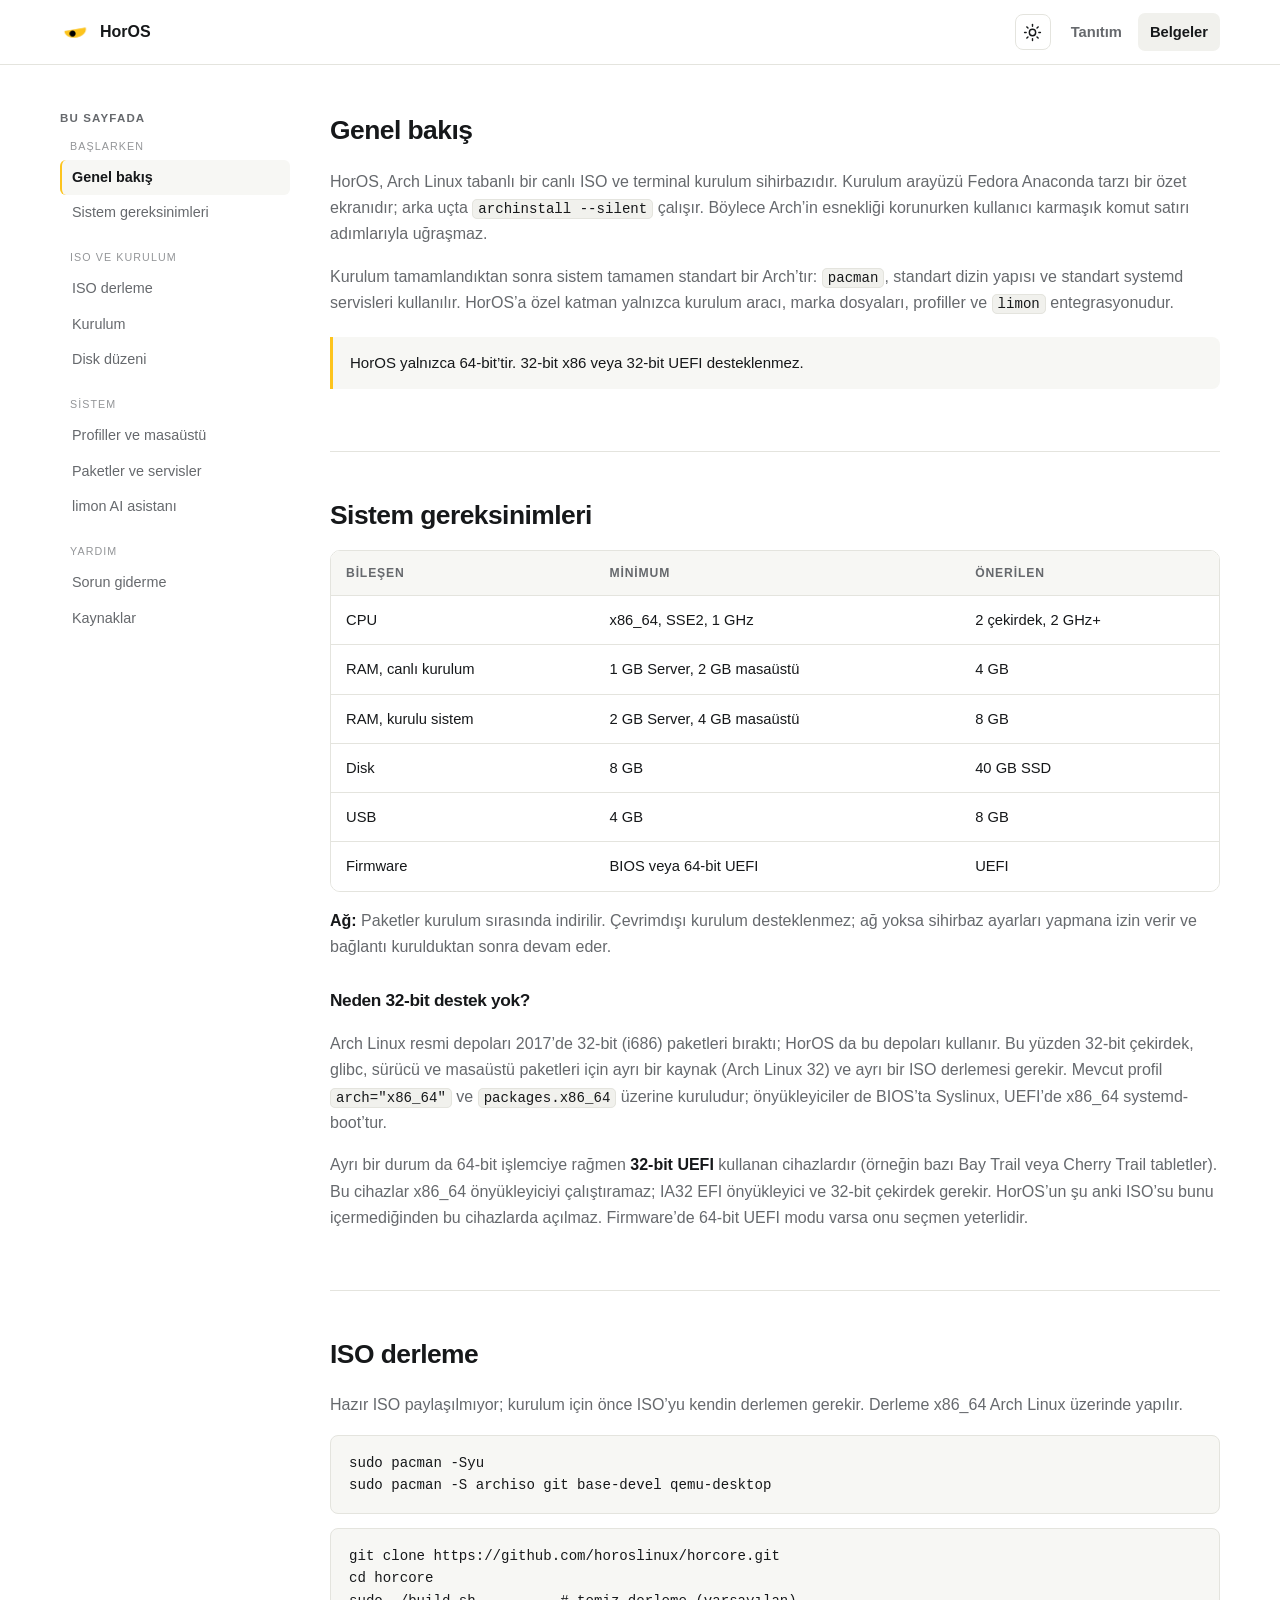
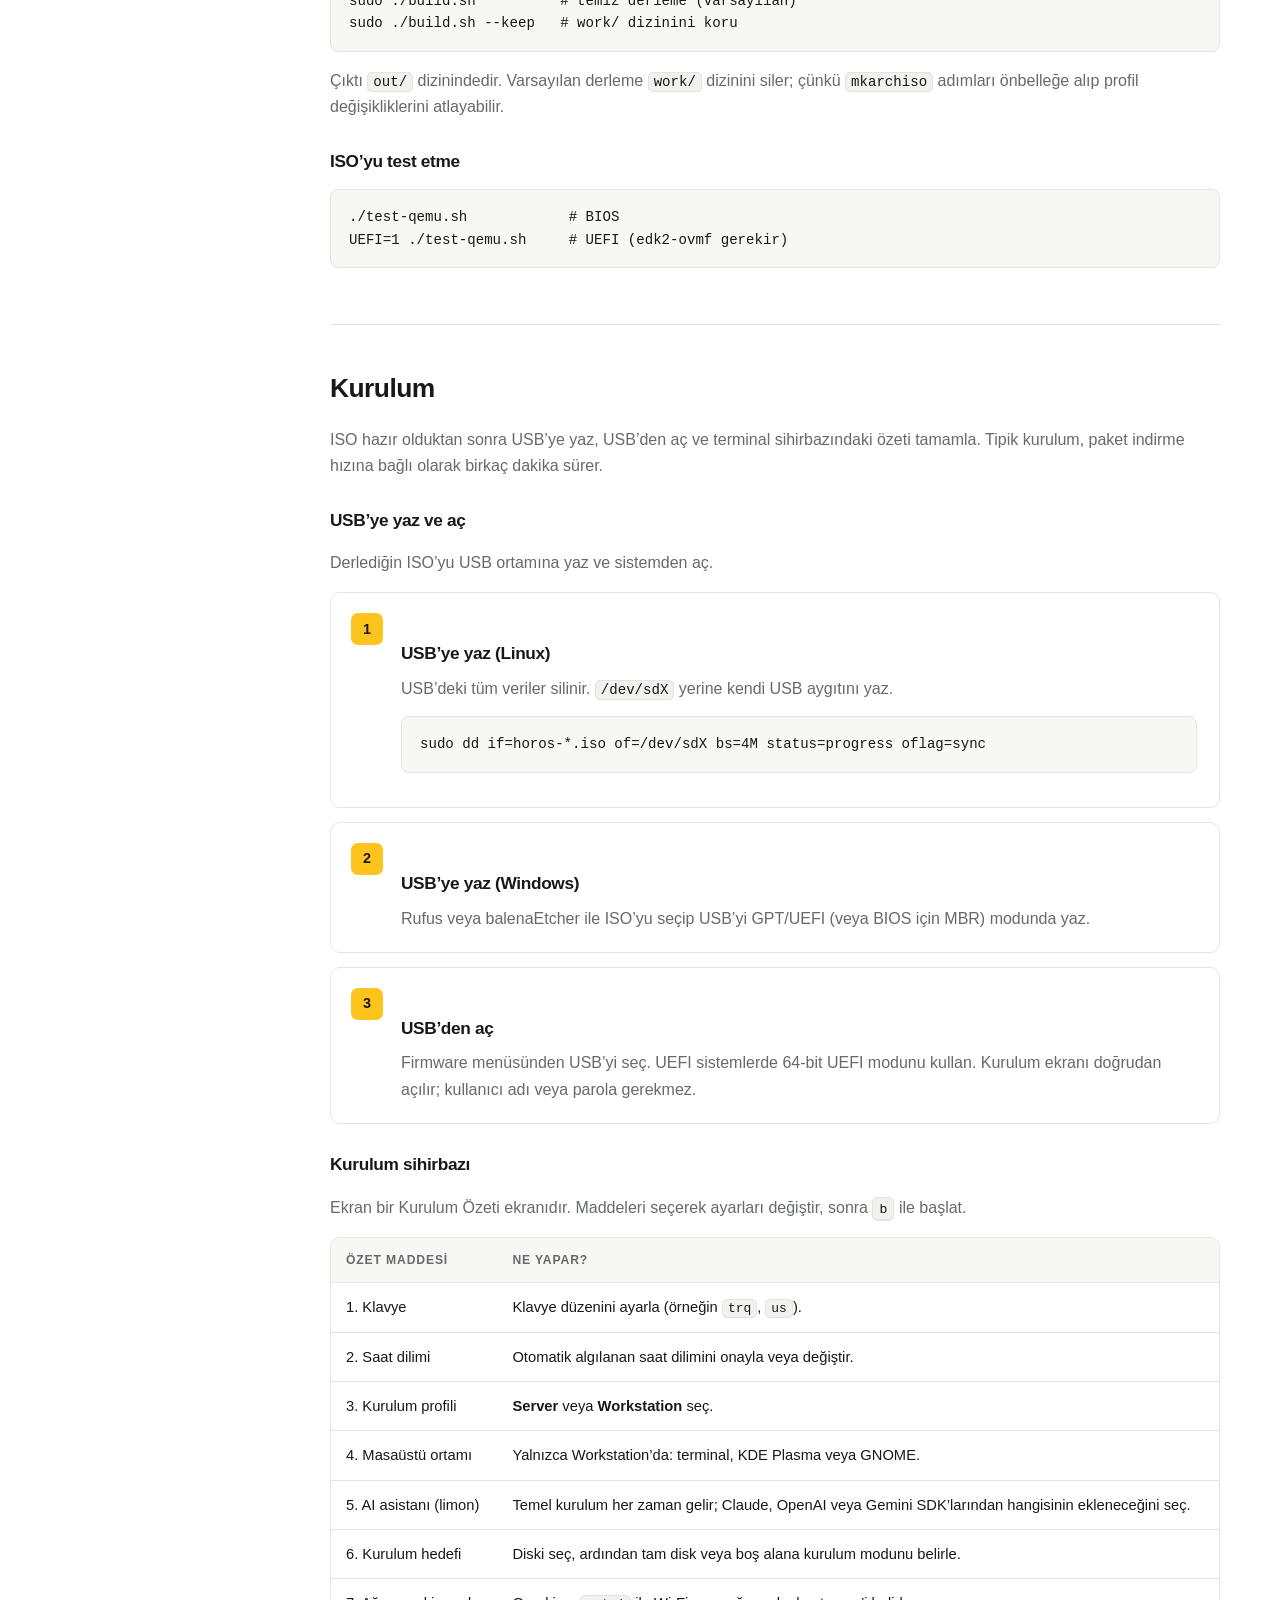
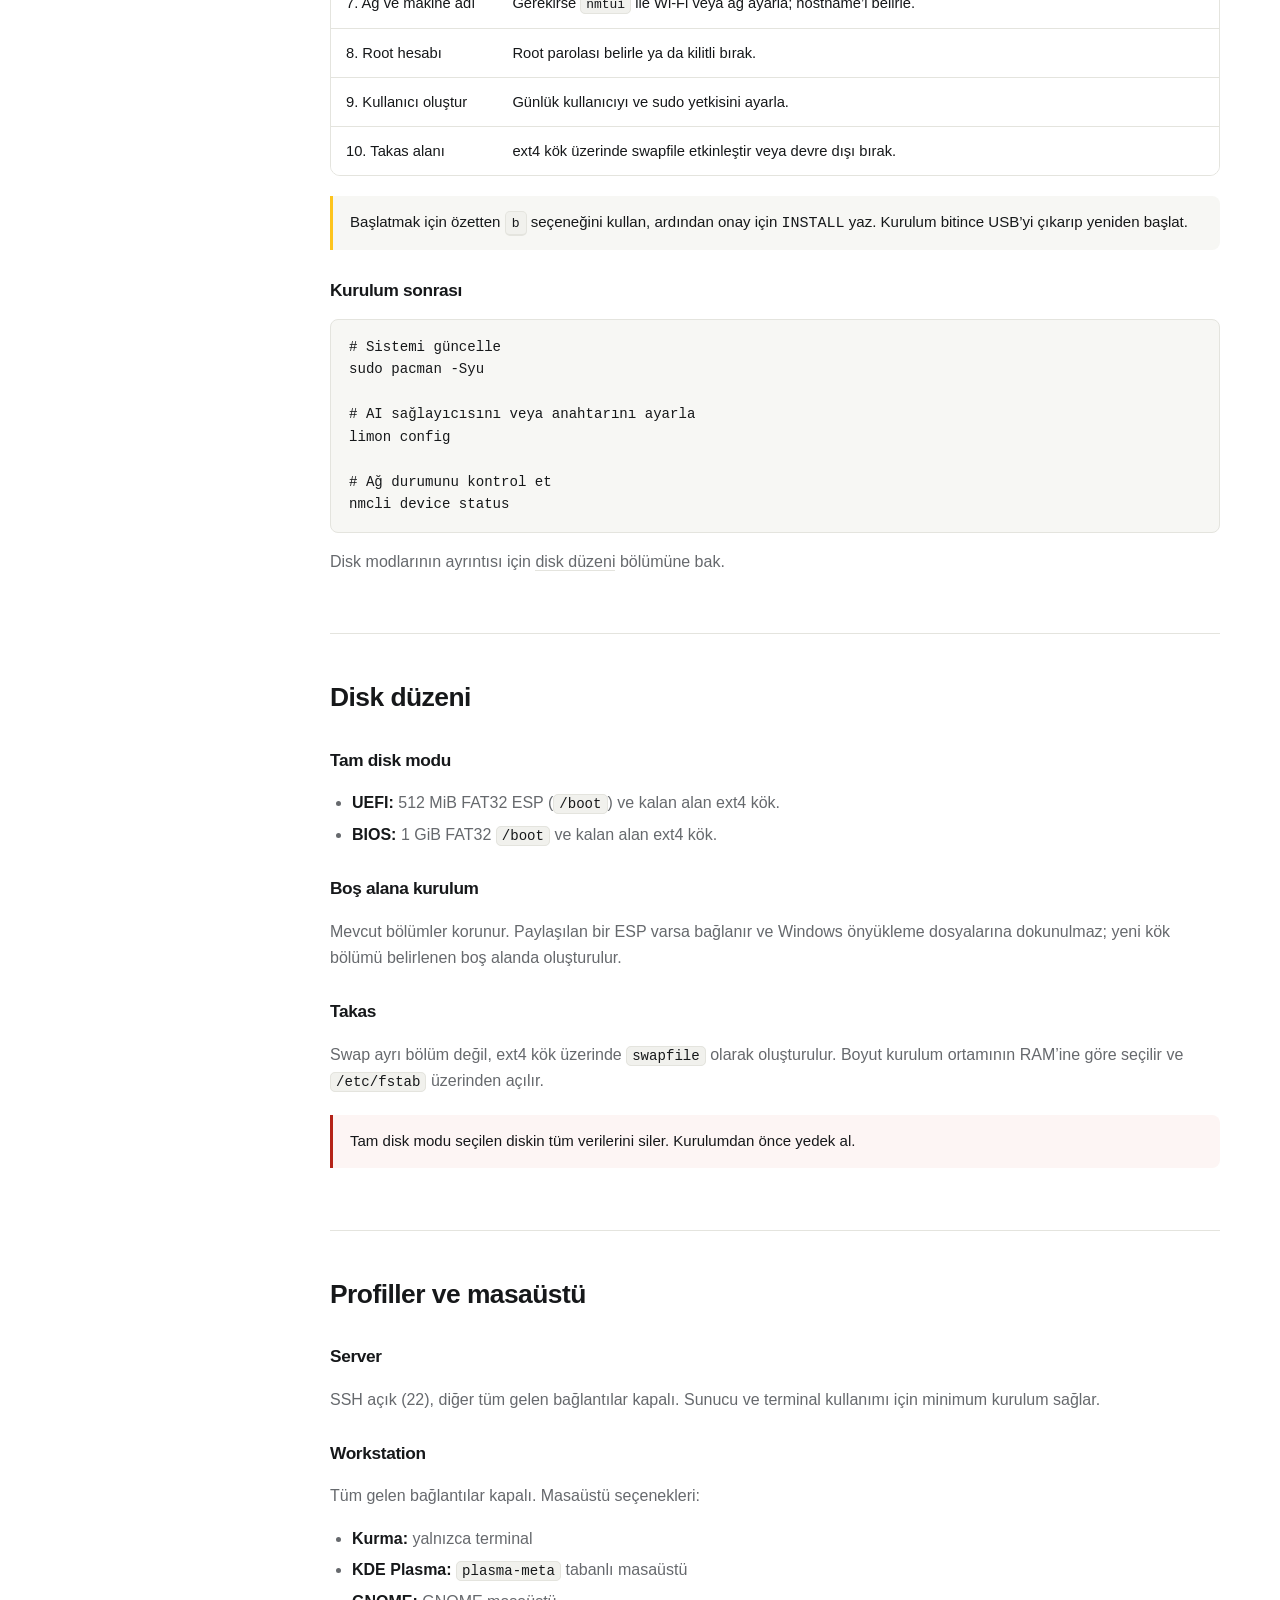
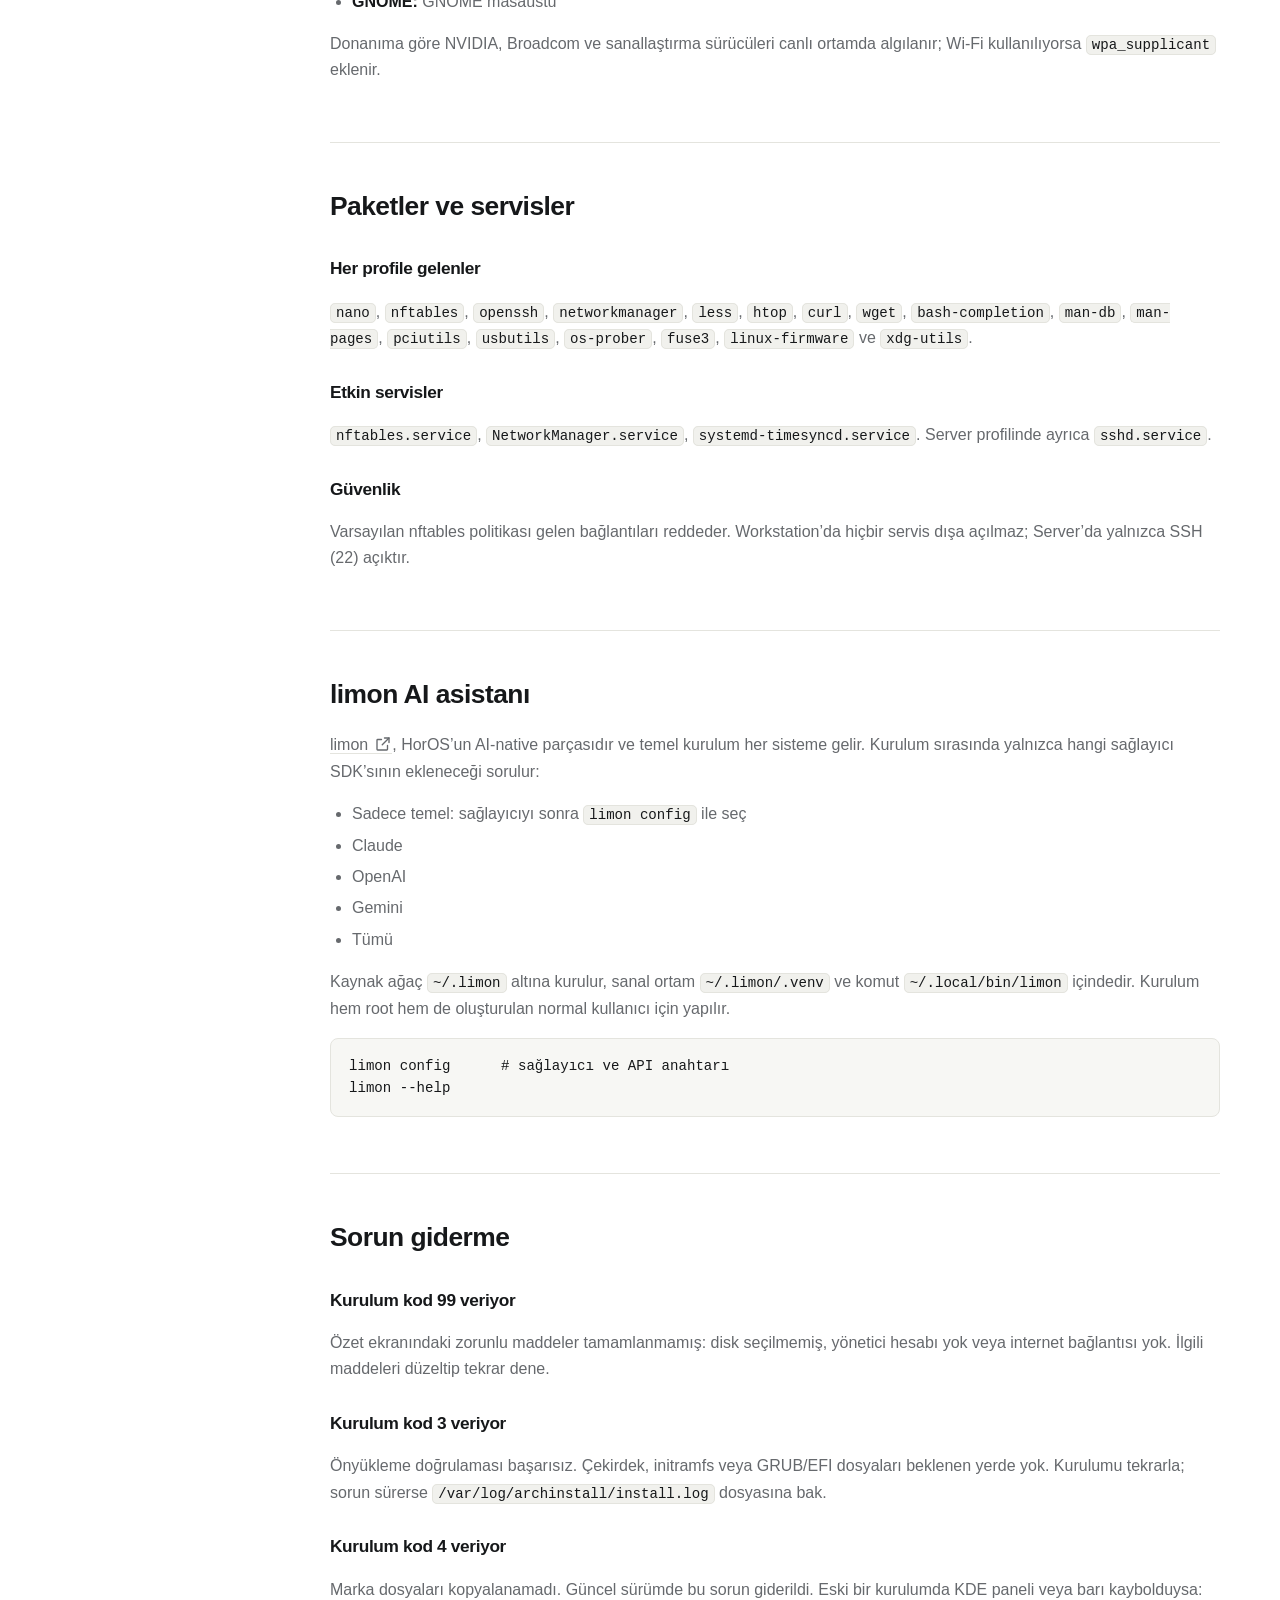
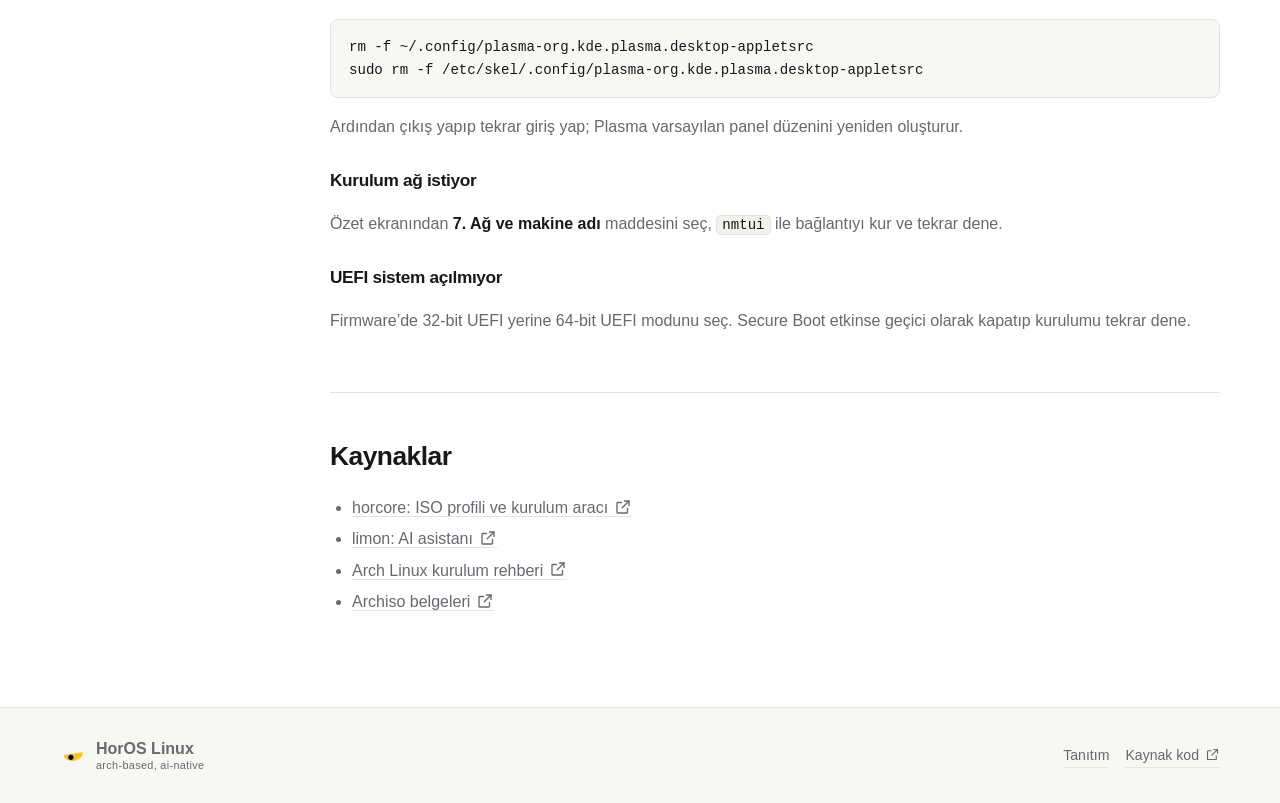
==== docs.html @ 88a6e807 "Add HorOS GitHub Pages site with docs and responsive TOC" ====
<!doctype html>
<html lang="tr">
<head>
  <meta charset="utf-8">
  <meta name="viewport" content="width=device-width, initial-scale=1">
  <title>Belgeler: HorOS Linux</title>
  <meta name="description" content="HorOS Linux belgeleri: ISO derleme, kurulum, disk düzeni, profiller, paketler, limon AI asistanı ve sorun giderme.">
  <meta name="theme-color" content="#ffffff">
  <link rel="icon" type="image/png" href="assets/img/icon.png">
  <script>
    (function () {
      try {
        var saved = localStorage.getItem("horos-theme");
        var theme = saved === "dark" || saved === "light"
          ? saved
          : (window.matchMedia && matchMedia("(prefers-color-scheme: dark)").matches ? "dark" : "light");
        document.documentElement.dataset.theme = theme;
        var meta = document.querySelector('meta[name="theme-color"]');
        if (meta) meta.content = theme === "dark" ? "#111111" : "#ffffff";
      } catch (error) {
        document.documentElement.dataset.theme = "light";
      }
    })();
  </script>
  <link rel="stylesheet" href="assets/css/style.css">
  <script src="assets/js/icons.js" defer></script>
  <script src="assets/js/main.js" defer></script>
</head>
<body>

<header class="site-header">
  <div class="container header-inner">
    <a class="brand" href="index.html" aria-label="HorOS ana sayfa">
      <img src="assets/img/logo.png" alt="HorOS logosu">
      <span>HorOS</span>
    </a>
    <div class="header-actions">
      <button class="icon-btn theme-btn" type="button" aria-label="Karanlık temaya geç" title="Karanlık temaya geç">
        <span class="theme-icon theme-icon-sun" data-icon="sun"></span>
        <span class="theme-icon theme-icon-moon" data-icon="moon"></span>
      </button>
      <button class="icon-btn menu-btn" type="button" aria-label="Menüyü aç" aria-expanded="false">
        <span data-icon="menu"></span>
      </button>
      <nav class="nav" aria-label="Ana menü">
        <a href="index.html" data-page="index.html">Tanıtım</a>
        <a href="docs.html" data-page="docs.html">Belgeler</a>
      </nav>
    </div>
  </div>
</header>

<main>
  <div class="container docs-wrap">
    <div class="docs-toc-mobile">
      <button class="toc-toggle" type="button" aria-expanded="false" aria-controls="docs-toc">
        <span class="toc-title">Bu sayfada</span>
        <span class="toc-current" data-toc-current>Genel bakış</span>
        <span class="toc-chevron" data-icon="chevron-down"></span>
      </button>
      <aside class="docs-sidebar" id="docs-toc" aria-label="Belge içeriği">
        <h4>Bu sayfada</h4>

        <p class="group">Başlarken</p>
        <a href="#genel-bakis">Genel bakış</a>
        <a href="#gereksinimler">Sistem gereksinimleri</a>

        <p class="group">ISO ve kurulum</p>
        <a href="#iso-derleme">ISO derleme</a>
        <a href="#kurulum">Kurulum</a>
        <a href="#disk-duzeni">Disk düzeni</a>

        <p class="group">Sistem</p>
        <a href="#profil-ve-masaustu">Profiller ve masaüstü</a>
        <a href="#paketler-ve-servisler">Paketler ve servisler</a>
        <a href="#limon">limon AI asistanı</a>

        <p class="group">Yardım</p>
        <a href="#sorun-giderme">Sorun giderme</a>
        <a href="#kaynaklar">Kaynaklar</a>
      </aside>
    </div>

    <article class="doc-article">
      <section id="genel-bakis">
        <h2>Genel bakış</h2>
        <p>
          HorOS, Arch Linux tabanlı bir canlı ISO ve terminal kurulum sihirbazıdır. Kurulum arayüzü Fedora Anaconda tarzı bir
          özet ekranıdır; arka uçta <code>archinstall --silent</code> çalışır. Böylece Arch’in esnekliği korunurken kullanıcı
          karmaşık komut satırı adımlarıyla uğraşmaz.
        </p>
        <p>
          Kurulum tamamlandıktan sonra sistem tamamen standart bir Arch’tır: <code>pacman</code>, standart dizin yapısı ve
          standart systemd servisleri kullanılır. HorOS’a özel katman yalnızca kurulum aracı, marka dosyaları, profiller ve
          <code>limon</code> entegrasyonudur.
        </p>
        <div class="note">
          HorOS yalnızca 64-bit’tir. 32-bit x86 veya 32-bit UEFI desteklenmez.
        </div>
      </section>

      <section id="gereksinimler">
        <h2>Sistem gereksinimleri</h2>
        <div class="table-wrap">
          <table>
            <thead><tr><th>Bileşen</th><th>Minimum</th><th>Önerilen</th></tr></thead>
            <tbody>
              <tr><td>CPU</td><td>x86_64, SSE2, 1 GHz</td><td>2 çekirdek, 2 GHz+</td></tr>
              <tr><td>RAM, canlı kurulum</td><td>1 GB Server, 2 GB masaüstü</td><td>4 GB</td></tr>
              <tr><td>RAM, kurulu sistem</td><td>2 GB Server, 4 GB masaüstü</td><td>8 GB</td></tr>
              <tr><td>Disk</td><td>8 GB</td><td>40 GB SSD</td></tr>
              <tr><td>USB</td><td>4 GB</td><td>8 GB</td></tr>
              <tr><td>Firmware</td><td>BIOS veya 64-bit UEFI</td><td>UEFI</td></tr>
            </tbody>
          </table>
        </div>
        <p><strong>Ağ:</strong> Paketler kurulum sırasında indirilir. Çevrimdışı kurulum desteklenmez; ağ yoksa sihirbaz ayarları yapmana izin verir ve bağlantı kurulduktan sonra devam eder.</p>

        <h3>Neden 32-bit destek yok?</h3>
        <p>
          Arch Linux resmi depoları 2017’de 32-bit (i686) paketleri bıraktı; HorOS da bu depoları kullanır. Bu yüzden
          32-bit çekirdek, glibc, sürücü ve masaüstü paketleri için ayrı bir kaynak (Arch Linux 32) ve ayrı bir ISO
          derlemesi gerekir. Mevcut profil <code>arch="x86_64"</code> ve <code>packages.x86_64</code> üzerine kuruludur;
          önyükleyiciler de BIOS’ta Syslinux, UEFI’de x86_64 systemd-boot’tur.
        </p>
        <p>
          Ayrı bir durum da 64-bit işlemciye rağmen <strong>32-bit UEFI</strong> kullanan cihazlardır (örneğin bazı
          Bay Trail veya Cherry Trail tabletler). Bu cihazlar x86_64 önyükleyiciyi çalıştıramaz; IA32 EFI önyükleyici ve
          32-bit çekirdek gerekir. HorOS’un şu anki ISO’su bunu içermediğinden bu cihazlarda açılmaz. Firmware’de
          64-bit UEFI modu varsa onu seçmen yeterlidir.
        </p>
      </section>

      <section id="iso-derleme">
        <h2>ISO derleme</h2>
        <p>Hazır ISO paylaşılmıyor; kurulum için önce ISO’yu kendin derlemen gerekir. Derleme x86_64 Arch Linux üzerinde yapılır.</p>
        <pre><code>sudo pacman -Syu
sudo pacman -S archiso git base-devel qemu-desktop</code></pre>
        <pre><code>git clone https://github.com/horoslinux/horcore.git
cd horcore
sudo ./build.sh          # temiz derleme (varsayılan)
sudo ./build.sh --keep   # work/ dizinini koru</code></pre>
        <p>Çıktı <code>out/</code> dizinindedir. Varsayılan derleme <code>work/</code> dizinini siler; çünkü <code>mkarchiso</code> adımları önbelleğe alıp profil değişikliklerini atlayabilir.</p>
        <h3>ISO’yu test etme</h3>
        <pre><code>./test-qemu.sh            # BIOS
UEFI=1 ./test-qemu.sh     # UEFI (edk2-ovmf gerekir)</code></pre>
      </section>

      <section id="kurulum">
        <h2>Kurulum</h2>
        <p>ISO hazır olduktan sonra USB’ye yaz, USB’den aç ve terminal sihirbazındaki özeti tamamla. Tipik kurulum, paket indirme hızına bağlı olarak birkaç dakika sürer.</p>

        <h3>USB’ye yaz ve aç</h3>
        <p>Derlediğin ISO’yu USB ortamına yaz ve sistemden aç.</p>
        <div class="steps">
          <div class="step">
            <h3>USB’ye yaz (Linux)</h3>
            <p>USB’deki tüm veriler silinir. <code>/dev/sdX</code> yerine kendi USB aygıtını yaz.</p>
            <pre><code>sudo dd if=horos-*.iso of=/dev/sdX bs=4M status=progress oflag=sync</code></pre>
          </div>
          <div class="step">
            <h3>USB’ye yaz (Windows)</h3>
            <p>Rufus veya balenaEtcher ile ISO’yu seçip USB’yi GPT/UEFI (veya BIOS için MBR) modunda yaz.</p>
          </div>
          <div class="step">
            <h3>USB’den aç</h3>
            <p>Firmware menüsünden USB’yi seç. UEFI sistemlerde 64-bit UEFI modunu kullan. Kurulum ekranı doğrudan açılır; kullanıcı adı veya parola gerekmez.</p>
          </div>
        </div>

        <h3>Kurulum sihirbazı</h3>
        <p>Ekran bir Kurulum Özeti ekranıdır. Maddeleri seçerek ayarları değiştir, sonra <span class="kbd">b</span> ile başlat.</p>
        <div class="table-wrap">
          <table>
            <thead><tr><th>Özet maddesi</th><th>Ne yapar?</th></tr></thead>
            <tbody>
              <tr><td>1. Klavye</td><td>Klavye düzenini ayarla (örneğin <code>trq</code>, <code>us</code>).</td></tr>
              <tr><td>2. Saat dilimi</td><td>Otomatik algılanan saat dilimini onayla veya değiştir.</td></tr>
              <tr><td>3. Kurulum profili</td><td><strong>Server</strong> veya <strong>Workstation</strong> seç.</td></tr>
              <tr><td>4. Masaüstü ortamı</td><td>Yalnızca Workstation’da: terminal, KDE Plasma veya GNOME.</td></tr>
              <tr><td>5. AI asistanı (limon)</td><td>Temel kurulum her zaman gelir; Claude, OpenAI veya Gemini SDK’larından hangisinin ekleneceğini seç.</td></tr>
              <tr><td>6. Kurulum hedefi</td><td>Diski seç, ardından tam disk veya boş alana kurulum modunu belirle.</td></tr>
              <tr><td>7. Ağ ve makine adı</td><td>Gerekirse <code>nmtui</code> ile Wi-Fi veya ağ ayarla; hostname’i belirle.</td></tr>
              <tr><td>8. Root hesabı</td><td>Root parolası belirle ya da kilitli bırak.</td></tr>
              <tr><td>9. Kullanıcı oluştur</td><td>Günlük kullanıcıyı ve sudo yetkisini ayarla.</td></tr>
              <tr><td>10. Takas alanı</td><td>ext4 kök üzerinde swapfile etkinleştir veya devre dışı bırak.</td></tr>
            </tbody>
          </table>
        </div>
        <div class="note">
          Başlatmak için özetten <span class="kbd">b</span> seçeneğini kullan, ardından onay için <code>INSTALL</code> yaz. Kurulum bitince USB’yi çıkarıp yeniden başlat.
        </div>

        <h3>Kurulum sonrası</h3>
        <pre><code># Sistemi güncelle
sudo pacman -Syu

# AI sağlayıcısını veya anahtarını ayarla
limon config

# Ağ durumunu kontrol et
nmcli device status</code></pre>
        <p>Disk modlarının ayrıntısı için <a href="#disk-duzeni">disk düzeni</a> bölümüne bak.</p>
      </section>

      <section id="disk-duzeni">
        <h2>Disk düzeni</h2>
        <h3>Tam disk modu</h3>
        <ul>
          <li><strong>UEFI:</strong> 512 MiB FAT32 ESP (<code>/boot</code>) ve kalan alan ext4 kök.</li>
          <li><strong>BIOS:</strong> 1 GiB FAT32 <code>/boot</code> ve kalan alan ext4 kök.</li>
        </ul>
        <h3>Boş alana kurulum</h3>
        <p>Mevcut bölümler korunur. Paylaşılan bir ESP varsa bağlanır ve Windows önyükleme dosyalarına dokunulmaz; yeni kök bölümü belirlenen boş alanda oluşturulur.</p>
        <h3>Takas</h3>
        <p>Swap ayrı bölüm değil, ext4 kök üzerinde <code>swapfile</code> olarak oluşturulur. Boyut kurulum ortamının RAM’ine göre seçilir ve <code>/etc/fstab</code> üzerinden açılır.</p>
        <div class="note danger">Tam disk modu seçilen diskin tüm verilerini siler. Kurulumdan önce yedek al.</div>
      </section>

      <section id="profil-ve-masaustu">
        <h2>Profiller ve masaüstü</h2>
        <h3 id="server">Server</h3>
        <p>SSH açık (22), diğer tüm gelen bağlantılar kapalı. Sunucu ve terminal kullanımı için minimum kurulum sağlar.</p>
        <h3 id="workstation">Workstation</h3>
        <p>Tüm gelen bağlantılar kapalı. Masaüstü seçenekleri:</p>
        <ul>
          <li><strong>Kurma:</strong> yalnızca terminal</li>
          <li><strong>KDE Plasma:</strong> <code>plasma-meta</code> tabanlı masaüstü</li>
          <li><strong>GNOME:</strong> GNOME masaüstü</li>
        </ul>
        <p>Donanıma göre NVIDIA, Broadcom ve sanallaştırma sürücüleri canlı ortamda algılanır; Wi-Fi kullanılıyorsa <code>wpa_supplicant</code> eklenir.</p>
      </section>

      <section id="paketler-ve-servisler">
        <h2>Paketler ve servisler</h2>
        <h3>Her profile gelenler</h3>
        <p><code>nano</code>, <code>nftables</code>, <code>openssh</code>, <code>networkmanager</code>, <code>less</code>, <code>htop</code>, <code>curl</code>, <code>wget</code>, <code>bash-completion</code>, <code>man-db</code>, <code>man-pages</code>, <code>pciutils</code>, <code>usbutils</code>, <code>os-prober</code>, <code>fuse3</code>, <code>linux-firmware</code> ve <code>xdg-utils</code>.</p>
        <h3>Etkin servisler</h3>
        <p><code>nftables.service</code>, <code>NetworkManager.service</code>, <code>systemd-timesyncd.service</code>. Server profilinde ayrıca <code>sshd.service</code>.</p>
        <h3>Güvenlik</h3>
        <p>Varsayılan nftables politikası gelen bağlantıları reddeder. Workstation’da hiçbir servis dışa açılmaz; Server’da yalnızca SSH (22) açıktır.</p>
      </section>

      <section id="limon">
        <h2>limon AI asistanı</h2>
        <p>
          <a href="https://github.com/horoslinux/limon" target="_blank" rel="noopener">limon<span data-icon="external" class="link-icon"></span></a>, HorOS’un AI-native parçasıdır ve
          temel kurulum her sisteme gelir. Kurulum sırasında yalnızca hangi sağlayıcı SDK’sının ekleneceği sorulur:
        </p>
        <ul>
          <li>Sadece temel: sağlayıcıyı sonra <code>limon config</code> ile seç</li>
          <li>Claude</li>
          <li>OpenAI</li>
          <li>Gemini</li>
          <li>Tümü</li>
        </ul>
        <p>Kaynak ağaç <code>~/.limon</code> altına kurulur, sanal ortam <code>~/.limon/.venv</code> ve komut <code>~/.local/bin/limon</code> içindedir. Kurulum hem root hem de oluşturulan normal kullanıcı için yapılır.</p>
        <pre><code>limon config      # sağlayıcı ve API anahtarı
limon --help</code></pre>
      </section>

      <section id="sorun-giderme">
        <h2>Sorun giderme</h2>
        <h3>Kurulum kod 99 veriyor</h3>
        <p>Özet ekranındaki zorunlu maddeler tamamlanmamış: disk seçilmemiş, yönetici hesabı yok veya internet bağlantısı yok. İlgili maddeleri düzeltip tekrar dene.</p>
        <h3>Kurulum kod 3 veriyor</h3>
        <p>Önyükleme doğrulaması başarısız. Çekirdek, initramfs veya GRUB/EFI dosyaları beklenen yerde yok. Kurulumu tekrarla; sorun sürerse <code>/var/log/archinstall/install.log</code> dosyasına bak.</p>
        <h3>Kurulum kod 4 veriyor</h3>
        <p>Marka dosyaları kopyalanamadı. Güncel sürümde bu sorun giderildi. Eski bir kurulumda KDE paneli veya barı kaybolduysa:</p>
        <pre><code>rm -f ~/.config/plasma-org.kde.plasma.desktop-appletsrc
sudo rm -f /etc/skel/.config/plasma-org.kde.plasma.desktop-appletsrc</code></pre>
        <p>Ardından çıkış yapıp tekrar giriş yap; Plasma varsayılan panel düzenini yeniden oluşturur.</p>
        <h3>Kurulum ağ istiyor</h3>
        <p>Özet ekranından <strong>7. Ağ ve makine adı</strong> maddesini seç, <code>nmtui</code> ile bağlantıyı kur ve tekrar dene.</p>
        <h3>UEFI sistem açılmıyor</h3>
        <p>Firmware’de 32-bit UEFI yerine 64-bit UEFI modunu seç. Secure Boot etkinse geçici olarak kapatıp kurulumu tekrar dene.</p>
      </section>

      <section id="kaynaklar">
        <h2>Kaynaklar</h2>
        <ul>
          <li><a href="https://github.com/horoslinux/horcore" target="_blank" rel="noopener">horcore: ISO profili ve kurulum aracı<span data-icon="external" class="link-icon"></span></a></li>
          <li><a href="https://github.com/horoslinux/limon" target="_blank" rel="noopener">limon: AI asistanı<span data-icon="external" class="link-icon"></span></a></li>
          <li><a href="https://wiki.archlinux.org/title/Arch_install" target="_blank" rel="noopener">Arch Linux kurulum rehberi<span data-icon="external" class="link-icon"></span></a></li>
          <li><a href="https://wiki.archlinux.org/title/Archiso" target="_blank" rel="noopener">Archiso belgeleri<span data-icon="external" class="link-icon"></span></a></li>
        </ul>
      </section>
    </article>
  </div>
</main>

<footer class="site-footer">
  <div class="container footer-inner">
    <a class="brand" href="index.html">
      <img src="assets/img/logo.png" alt="">
      <span>HorOS Linux<small>arch-based, ai-native</small></span>
    </a>
    <div class="footer-links">
      <a href="index.html">Tanıtım</a>
      <a href="https://github.com/horoslinux/horcore" target="_blank" rel="noopener">Kaynak kod<span data-icon="external" class="link-icon"></span></a>
    </div>
  </div>
</footer>
</body>
</html>
---- assets/css/style.css ----
:root {
  --bg: #ffffff;
  --bg-soft: #f7f7f4;
  --panel: #ffffff;
  --panel-2: #f1f1ed;
  --border: #e4e4de;
  --text: #16181a;
  --muted: #66696d;
  --accent: #fdc41d;
  --accent-ink: #16181a;
  --danger: #b42318;
  --danger-bg: #fdf5f4;
  --ok: #067647;
  --ok-bg: #f3faf6;
  --header-bg: rgba(255, 255, 255, .94);
  --highlight: rgba(253, 196, 29, .85);
  --radius: 10px;
  --maxw: 1160px;
}

:root[data-theme="dark"] {
  --bg: #111111;
  --bg-soft: #191919;
  --panel: #1e1e1e;
  --panel-2: #272727;
  --border: #343434;
  --text: #f5f5f5;
  --muted: #aaa9a6;
  --accent: #fdc41d;
  --accent-ink: #16181a;
  --danger: #ff9b91;
  --danger-bg: rgba(180, 35, 24, .18);
  --ok: #7bd6a5;
  --ok-bg: rgba(6, 118, 71, .2);
  --header-bg: rgba(17, 17, 17, .94);
  --highlight: rgba(253, 196, 29, .38);
}

* { box-sizing: border-box; }

html { scroll-behavior: smooth; scroll-padding-top: 80px; }

/* ---------- Scrollbar ---------- */
html {
  scrollbar-width: thin;
  scrollbar-color: var(--border) transparent;
}
html::-webkit-scrollbar { width: 9px; height: 9px; }
html::-webkit-scrollbar-track { background: transparent; }
html::-webkit-scrollbar-thumb {
  background: var(--border);
  border: 2px solid var(--bg);
  border-radius: 99px;
}
html::-webkit-scrollbar-thumb:hover { background: var(--muted); }

.table-wrap, pre, .docs-sidebar {
  scrollbar-width: thin;
  scrollbar-color: var(--border) transparent;
}
.table-wrap::-webkit-scrollbar,
pre::-webkit-scrollbar,
.docs-sidebar::-webkit-scrollbar { width: 6px; height: 6px; }
.table-wrap::-webkit-scrollbar-track,
pre::-webkit-scrollbar-track,
.docs-sidebar::-webkit-scrollbar-track { background: transparent; }
.table-wrap::-webkit-scrollbar-thumb,
pre::-webkit-scrollbar-thumb,
.docs-sidebar::-webkit-scrollbar-thumb {
  background: var(--border);
  border-radius: 99px;
}
.table-wrap::-webkit-scrollbar-thumb:hover,
pre::-webkit-scrollbar-thumb:hover,
.docs-sidebar::-webkit-scrollbar-thumb:hover { background: var(--muted); }

body {
  margin: 0;
  background: var(--bg);
  color: var(--text);
  font-family: -apple-system, BlinkMacSystemFont, "Segoe UI", Roboto, Helvetica, Arial, sans-serif;
  font-size: 16px;
  line-height: 1.65;
  -webkit-font-smoothing: antialiased;
}

a { color: inherit; text-decoration: none; border-bottom: 1px solid var(--border); }
a:hover { border-bottom-color: var(--accent); }

h1, h2, h3, h4 { letter-spacing: -.02em; }

img { max-width: 100%; display: block; }

/* ---------- Icon system ---------- */
.icon {
  display: inline-block;
  width: 18px;
  height: 18px;
  vertical-align: -.18em;
  flex: 0 0 auto;
  fill: none;
  stroke: currentColor;
  stroke-width: 1.8;
  stroke-linecap: round;
  stroke-linejoin: round;
}
.link-icon { margin-left: 6px; }
.btn .icon, .nav .icon { width: 17px; height: 17px; }
.icon-btn .icon { width: 19px; height: 19px; vertical-align: middle; }
.card-icon .icon { width: 22px; height: 22px; }

.container { width: min(100% - 40px, var(--maxw)); margin-inline: auto; }

/* ---------- Header ---------- */
.site-header {
  position: sticky;
  top: 0;
  z-index: 50;
  background: var(--header-bg);
  backdrop-filter: blur(10px);
  border-bottom: 1px solid var(--border);
}

.header-inner {
  height: 64px;
  display: flex;
  align-items: center;
  justify-content: space-between;
  gap: 20px;
}

.header-actions { display: flex; align-items: center; gap: 8px; }

.brand {
  display: flex;
  align-items: center;
  gap: 10px;
  border: 0;
  font-weight: 750;
}
.brand:hover { border: 0; }
.brand img { width: 30px; height: 30px; }
.brand span { font-size: 1rem; line-height: 1.15; }
.brand small {
  display: block;
  color: var(--muted);
  font-size: .68rem;
  font-weight: 500;
  letter-spacing: .03em;
}

.icon-btn {
  display: inline-flex;
  align-items: center;
  justify-content: center;
  width: 36px;
  height: 36px;
  padding: 0;
  border: 1px solid var(--border);
  border-radius: 8px;
  background: transparent;
  color: var(--text);
  cursor: pointer;
  transition: background .15s ease, border-color .15s ease;
}
.icon-btn:hover { background: var(--panel-2); border-color: var(--muted); }

.theme-icon-moon { display: none; }
:root[data-theme="dark"] .theme-icon-sun { display: none; }
:root[data-theme="dark"] .theme-icon-moon { display: inline-block; }

.menu-btn { display: none; }

.nav { display: flex; align-items: center; gap: 4px; }
.nav a {
  border: 0;
  color: var(--muted);
  padding: 7px 12px;
  border-radius: 7px;
  font-size: .92rem;
  font-weight: 600;
}
.nav a:hover, .nav a.active {
  color: var(--text);
  background: var(--panel-2);
  border: 0;
}
/* ---------- Hero ---------- */
.hero {
  background: var(--bg-soft);
  border-bottom: 1px solid var(--border);
}
.hero-inner { padding: 88px 0 80px; max-width: 780px; }

.eyebrow {
  display: inline-flex;
  align-items: center;
  gap: 9px;
  color: var(--muted);
  font-size: .76rem;
  font-weight: 700;
  letter-spacing: .1em;
  text-transform: uppercase;
}
.eyebrow::before {
  content: "";
  width: 9px;
  height: 9px;
  background: var(--accent);
  border-radius: 2px;
}

.hero h1 {
  font-size: clamp(2.3rem, 5.5vw, 3.8rem);
  line-height: 1.1;
  margin: 20px 0 18px;
  letter-spacing: -.04em;
}
.hero h1 em {
  font-style: normal;
  background: linear-gradient(transparent 64%, var(--highlight) 64%);
  padding: 0 2px;
}
.hero p.lead {
  font-size: 1.1rem;
  color: var(--muted);
  max-width: 620px;
  margin: 0 0 30px;
}

.buttons { display: flex; flex-wrap: wrap; gap: 10px; }
.btn {
  display: inline-flex;
  align-items: center;
  justify-content: center;
  gap: 8px;
  padding: 11px 18px;
  border-radius: 8px;
  border: 1px solid var(--border);
  font-size: .94rem;
  font-weight: 650;
  transition: background .15s ease, border-color .15s ease;
}
.btn:hover { text-decoration: none; }
.btn-primary { background: var(--accent); color: var(--accent-ink); border-color: var(--accent); }
.btn-primary:hover { background: #f0b900; border-color: #f0b900; }
.btn-secondary { background: var(--panel); color: var(--text); }
.btn-secondary:hover { background: var(--panel-2); border-color: var(--muted); }

.hero-meta {
  display: flex;
  flex-wrap: wrap;
  gap: 8px 20px;
  margin-top: 32px;
  color: var(--muted);
  font-size: .87rem;
}
.hero-meta strong { color: var(--text); font-weight: 650; }

/* ---------- Sections ---------- */
section { padding: 68px 0; }
section.alt { background: var(--bg-soft); border-block: 1px solid var(--border); }

.section-head { max-width: 700px; margin-bottom: 32px; }
.section-head h2 { font-size: clamp(1.7rem, 3.2vw, 2.3rem); margin: 0 0 10px; }
.section-head p { color: var(--muted); margin: 0; font-size: 1rem; }

.grid { display: grid; gap: 16px; }
.grid-3 { grid-template-columns: repeat(3, 1fr); }
.grid-2 { grid-template-columns: repeat(2, 1fr); }

.card {
  background: var(--panel);
  border: 1px solid var(--border);
  border-radius: var(--radius);
  padding: 24px;
}
.card h3 { margin: 0 0 8px; font-size: 1.08rem; }
.card p { color: var(--muted); margin: 0; font-size: .94rem; }
.card-icon {
  display: inline-flex;
  color: var(--muted);
  border-bottom: 2px solid var(--accent);
  padding-bottom: 4px;
  margin-bottom: 14px;
}

/* ---------- Facts / spec strips ---------- */
.facts {
  display: grid;
  grid-template-columns: repeat(4, 1fr);
  gap: 1px;
  background: var(--border);
  border: 1px solid var(--border);
  border-radius: var(--radius);
  overflow: hidden;
}
.fact { background: var(--panel); padding: 20px; }
.fact b { display: block; color: var(--text); font-size: 1.4rem; line-height: 1.2; }
.fact span { color: var(--muted); font-size: .85rem; }

/* ---------- Wallpaper strip ---------- */
.shots { display: grid; grid-template-columns: repeat(3, 1fr); gap: 12px; }
.shots img {
  width: 100%;
  aspect-ratio: 16/9;
  object-fit: cover;
  border-radius: 8px;
  border: 1px solid var(--border);
  transition: opacity .22s ease, transform .22s ease;
}
.shots img:nth-child(2) { transition-delay: .05s; }
.shots img:nth-child(3) { transition-delay: .1s; }
.shots img.is-changing { opacity: .25; transform: translateX(-6px); }

/* ---------- Tables ---------- */
.table-wrap { overflow-x: auto; border: 1px solid var(--border); border-radius: var(--radius); }
table { width: 100%; border-collapse: collapse; background: var(--panel); font-size: .92rem; }
th, td { padding: 12px 15px; text-align: left; border-bottom: 1px solid var(--border); vertical-align: top; }
th {
  color: var(--muted);
  font-size: .76rem;
  text-transform: uppercase;
  letter-spacing: .07em;
  background: var(--bg-soft);
}
tr:last-child td { border-bottom: 0; }
td code, p code, li code {
  background: var(--panel-2);
  border: 1px solid var(--border);
  border-radius: 5px;
  padding: 1px 5px;
  font-size: .88em;
  color: var(--text);
}

/* ---------- Steps ---------- */
.steps { counter-reset: step; display: grid; gap: 14px; }
.step {
  position: relative;
  background: var(--panel);
  border: 1px solid var(--border);
  border-radius: var(--radius);
  padding: 20px 22px 20px 70px;
}
.step::before {
  counter-increment: step;
  content: counter(step);
  position: absolute; left: 20px; top: 20px;
  width: 32px; height: 32px; border-radius: 7px;
  display: grid; place-items: center;
  background: var(--accent); color: var(--accent-ink); font-weight: 750; font-size: .9rem;
}
.step h3 { margin: 0 0 5px; font-size: 1.06rem; }
.step p { margin: 0; color: var(--muted); }

/* ---------- Alerts ---------- */
.note {
  border-left: 3px solid var(--accent);
  background: var(--bg-soft);
  padding: 14px 17px;
  border-radius: 0 8px 8px 0;
  margin: 20px 0;
  color: var(--text);
  font-size: .94rem;
}
.note.danger { border-left-color: var(--danger); background: var(--danger-bg); }
.note.ok { border-left-color: var(--ok); background: var(--ok-bg); }
.note strong { font-weight: 700; }

/* ---------- Code blocks ---------- */
pre {
  background: var(--bg-soft);
  border: 1px solid var(--border);
  border-radius: 8px;
  padding: 16px 18px;
  overflow-x: auto;
  font-size: .88rem;
  line-height: 1.6;
  color: var(--text);
}
pre code { background: none; border: 0; padding: 0; color: inherit; }

/* ---------- Docs layout ---------- */
.docs-wrap { display: grid; grid-template-columns: 230px minmax(0, 1fr); gap: 40px; padding: 44px 0 76px; }
.docs-toc-mobile { display: contents; }
.toc-toggle { display: none; }
.docs-sidebar { position: sticky; top: 84px; align-self: start; }
.docs-sidebar h4 { margin: 0 0 10px; color: var(--muted); font-size: .72rem; text-transform: uppercase; letter-spacing: .1em; }
.docs-sidebar .group { margin: 18px 0 4px; padding: 0 10px; color: var(--muted); font-size: .67rem; text-transform: uppercase; letter-spacing: .1em; opacity: .7; }
.docs-sidebar .group:first-of-type { margin-top: 6px; }
.docs-sidebar a { display: block; color: var(--muted); padding: 6px 10px; border-radius: 6px; font-size: .9rem; border: 0; border-left: 2px solid transparent; }
.docs-sidebar a:hover { color: var(--text); background: var(--bg-soft); border: 0; border-left: 2px solid var(--border); }
.docs-sidebar a.active { color: var(--text); background: var(--bg-soft); border: 0; border-left: 2px solid var(--accent); font-weight: 650; }

.doc-article { min-width: 0; }
.doc-article > section { padding: 0 0 42px; border-bottom: 1px solid var(--border); margin-bottom: 42px; }
.doc-article > section:last-child { border-bottom: 0; margin-bottom: 0; padding-bottom: 0; }
.doc-article h2 { font-size: 1.65rem; margin: 0 0 12px; scroll-margin-top: 84px; }
.doc-article h3 { font-size: 1.08rem; margin: 26px 0 8px; }
.doc-article p, .doc-article li { color: var(--muted); }
.doc-article strong { color: var(--text); }
.doc-article ul, .doc-article ol { padding-left: 22px; }
.doc-article li { margin: 5px 0; }

.kbd {
  display: inline-block;
  min-width: 22px;
  text-align: center;
  background: var(--panel-2);
  border: 1px solid var(--border);
  border-bottom-width: 2px;
  border-radius: 5px;
  padding: 0 6px;
  font-size: .82rem;
  color: var(--text);
}

/* ---------- Footer ---------- */
.site-footer { border-top: 1px solid var(--border); background: var(--bg-soft); padding: 32px 0; color: var(--muted); font-size: .88rem; }
.footer-inner { display: flex; flex-wrap: wrap; justify-content: space-between; gap: 16px; align-items: center; }
.footer-inner img { width: 26px; height: 26px; }
.footer-links { display: flex; gap: 16px; flex-wrap: wrap; }
.footer-links .icon { width: 15px; height: 15px; }

/* ---------- Responsive ---------- */
@media (max-width: 900px) {
  .grid-3, .grid-2 { grid-template-columns: repeat(2, 1fr); }
  .facts { grid-template-columns: repeat(2, 1fr); }
  .docs-wrap { width: 100%; max-width: none; grid-template-columns: 1fr; gap: 18px; padding-top: 18px; }
  .doc-article { padding-inline: 20px; }
  .docs-toc-mobile {
    display: block; position: sticky; top: 64px; z-index: 20;
    width: calc(100% - 40px); margin-inline: 20px;
  }
  .docs-toc-mobile.stuck { width: 100%; margin-inline: 0; }
  .docs-toc-mobile.stuck .toc-toggle { border: 0; border-bottom: 1px solid var(--border); }
  .toc-toggle {
    display: flex; align-items: center; gap: 8px; width: 100%;
    padding: 10px 20px; text-align: left;
    background: var(--header-bg); color: var(--text);
    backdrop-filter: blur(10px);
    border: 1px solid var(--border); border-radius: 0;
    font-size: .88rem;
  }
  .toc-title { font-weight: 650; white-space: nowrap; }
  .toc-current { color: var(--muted); overflow: hidden; text-overflow: ellipsis; white-space: nowrap; }
  .toc-chevron { display: inline-flex; margin-left: auto; color: var(--muted); transition: transform .2s ease; }
  .toc-chevron .icon { width: 16px; height: 16px; }
  .toc-toggle[aria-expanded="true"] .toc-chevron { transform: rotate(180deg); }
  .docs-sidebar {
    display: none; position: static; flex-wrap: wrap; gap: 4px;
    max-height: 60vh; overflow-y: auto;
    margin-top: 8px; padding: 10px 20px;
    background: var(--header-bg); backdrop-filter: blur(10px);
    border: 1px solid var(--border); border-radius: 8px;
  }
  .docs-toc-mobile.open .docs-sidebar { display: flex; }
  .docs-sidebar h4 { display: none; }
  .docs-sidebar .group { width: 100%; margin: 6px 0 0; }
  .docs-sidebar a { border-left: 0; border-bottom: 2px solid transparent; font-size: .88rem; }
  .docs-sidebar a:hover { border-left: 0; border-bottom-color: var(--border); }
  .docs-sidebar a.active { border-left: 0; border-bottom-color: var(--accent); }
}

@media (max-width: 680px) {
  .menu-btn { display: inline-flex; }
  .nav {
    display: none;
    position: absolute; top: 64px; left: 0; right: 0;
    flex-direction: column; align-items: stretch;
    background: var(--bg); border-bottom: 1px solid var(--border);
    padding: 8px 20px 14px;
  }
  .nav.open { display: flex; }
  .nav a { text-align: center; }
  .hero-inner { padding: 60px 0 56px; }
  .grid-3, .grid-2, .facts { grid-template-columns: 1fr; }
  .shots { gap: 8px; }
  section { padding: 52px 0; }
  .step { padding-left: 22px; }
  .step::before { position: static; margin-bottom: 10px; }

  /* Kurulum: dar ekranda tablo kartlara, kod bloklari sarilmis metne doner. */
  #kurulum .steps { gap: 10px; }
  #kurulum .step { padding: 14px; }
  #kurulum .step::before { width: 28px; height: 28px; margin: 0 0 8px; }
  #kurulum .table-wrap { border: 0; overflow: visible; }
  #kurulum table, #kurulum tbody, #kurulum tr, #kurulum td { display: block; width: 100%; }
  #kurulum thead { display: none; }
  #kurulum tr {
    margin-bottom: 10px;
    padding: 10px 12px;
    background: var(--panel);
    border: 1px solid var(--border);
    border-radius: 8px;
  }
  #kurulum td { padding: 3px 0; border: 0; font-size: .86rem; }
  #kurulum td::before {
    display: block;
    margin-bottom: 2px;
    color: var(--muted);
    font-size: .68rem;
    text-transform: uppercase;
    letter-spacing: .06em;
  }
  #kurulum td:first-child::before { content: "Madde"; }
  #kurulum td:last-child::before { content: "Açıklama"; }
  #kurulum pre { white-space: pre-wrap; overflow-wrap: anywhere; }
}
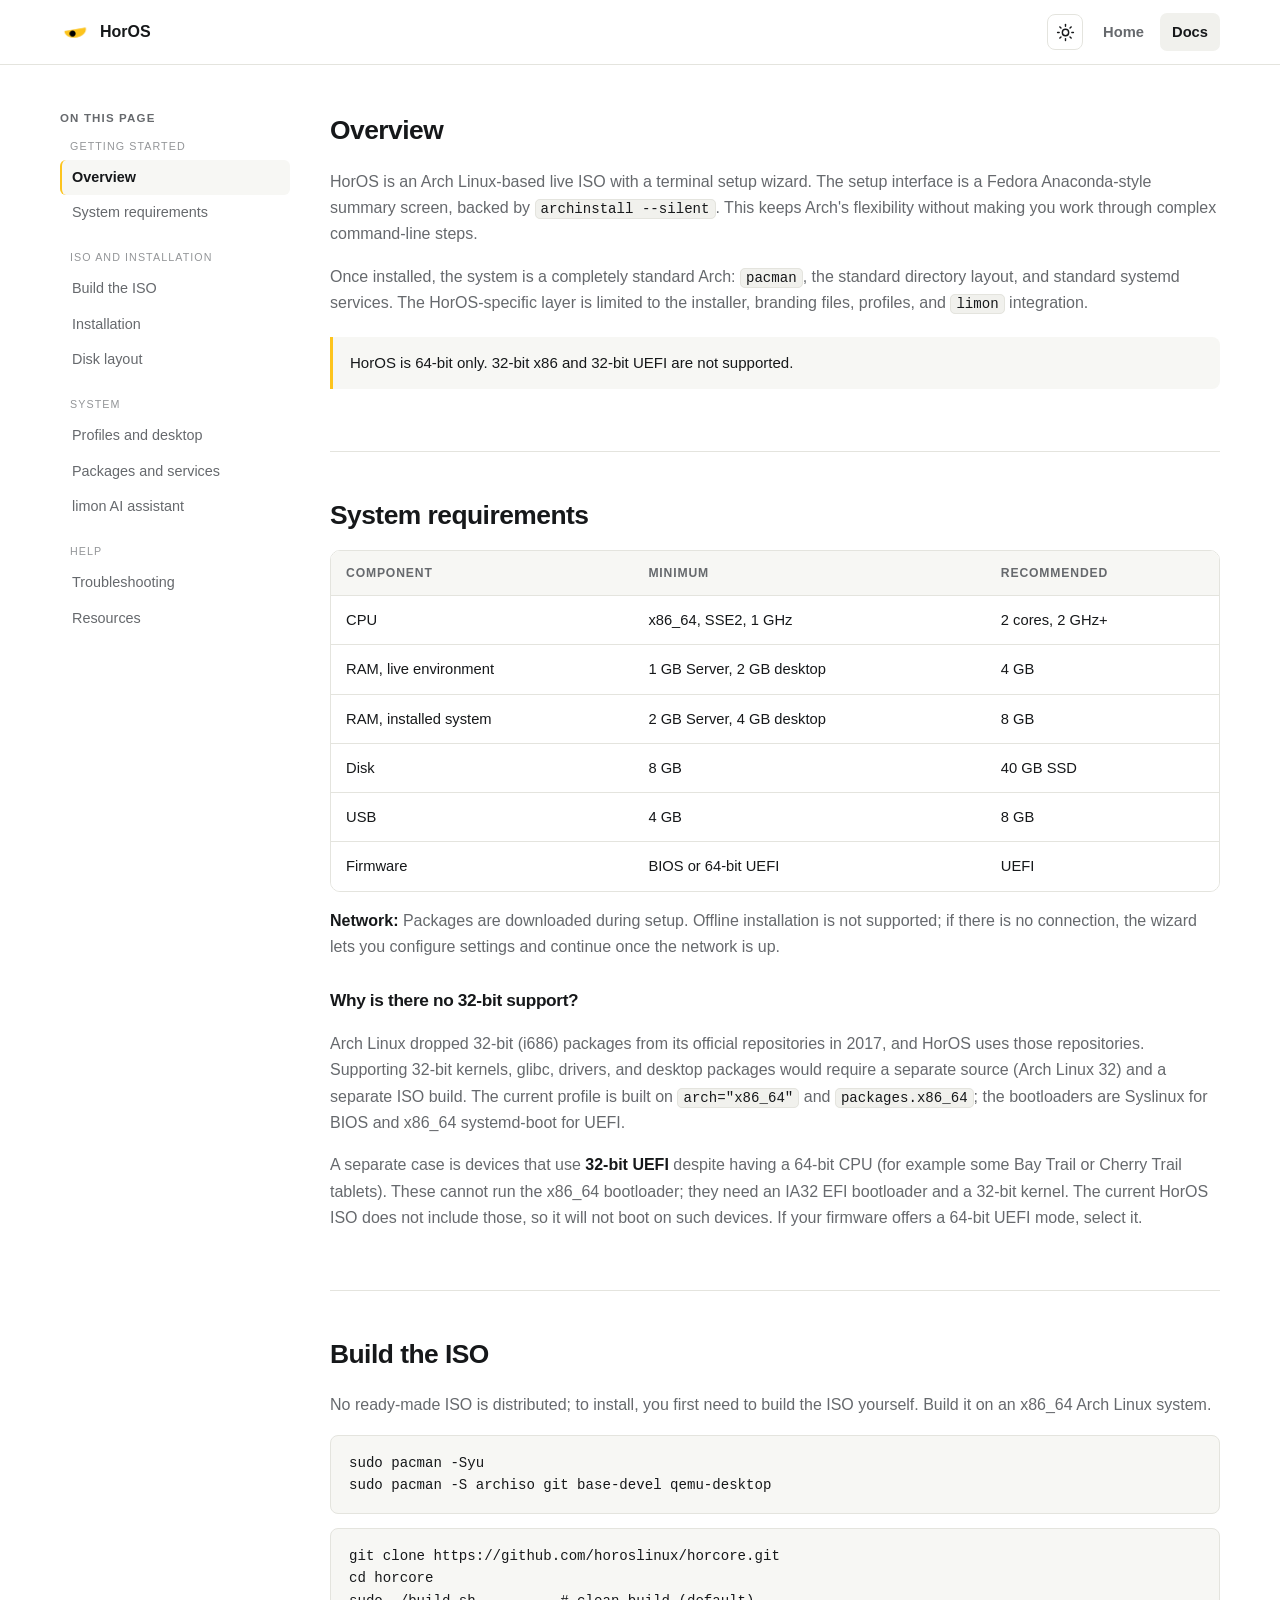
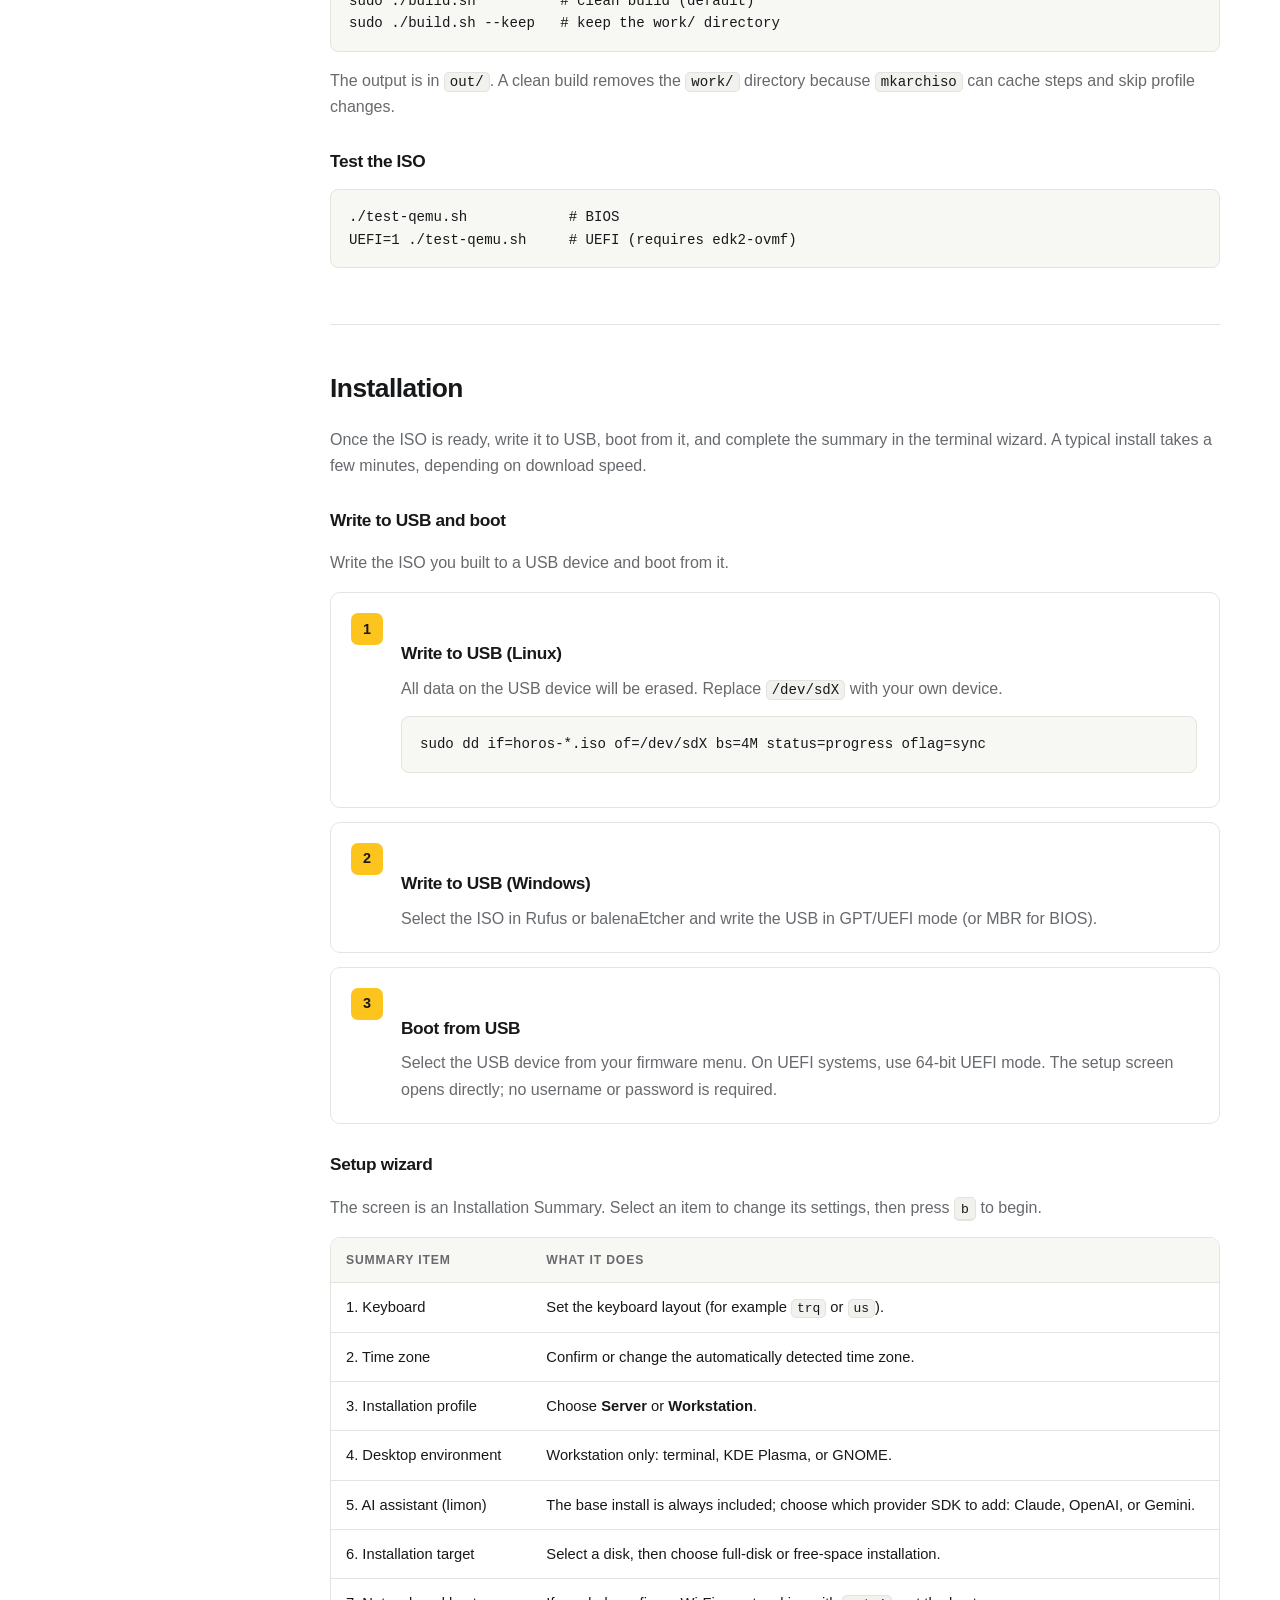
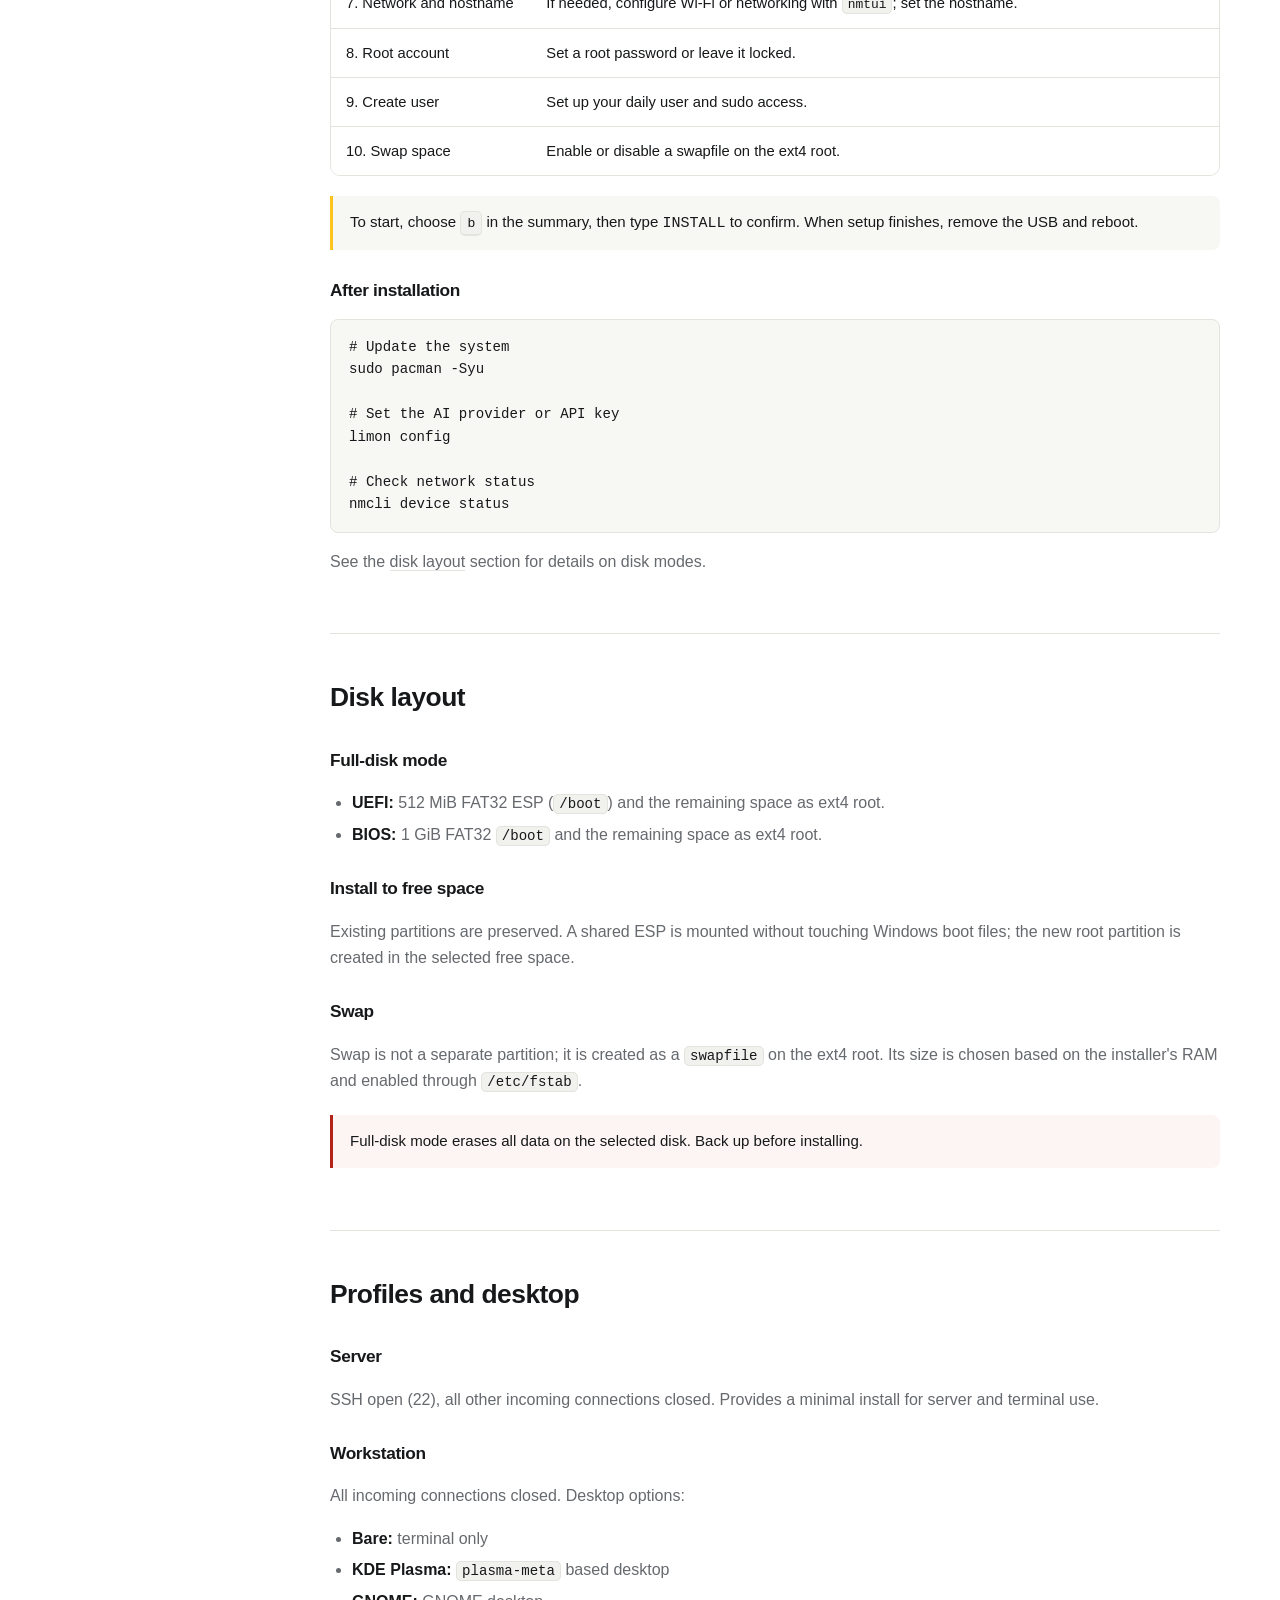
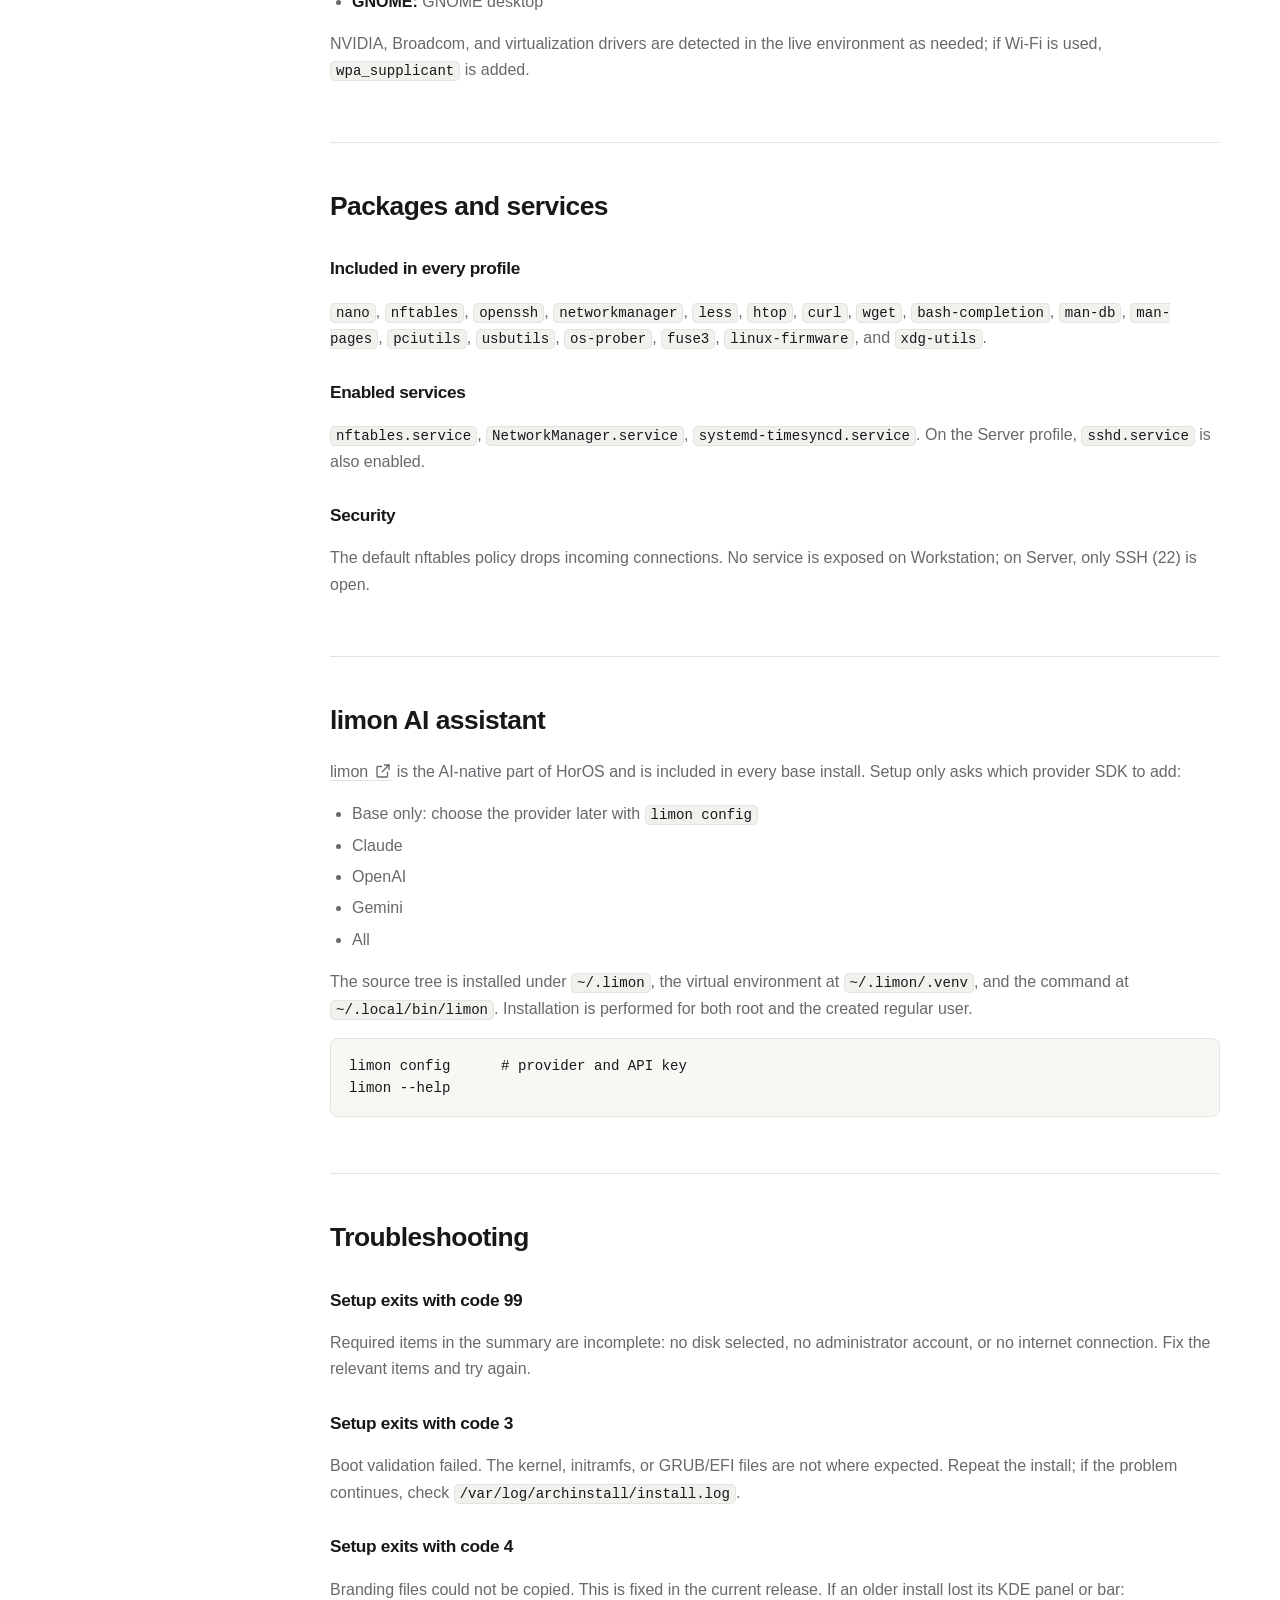
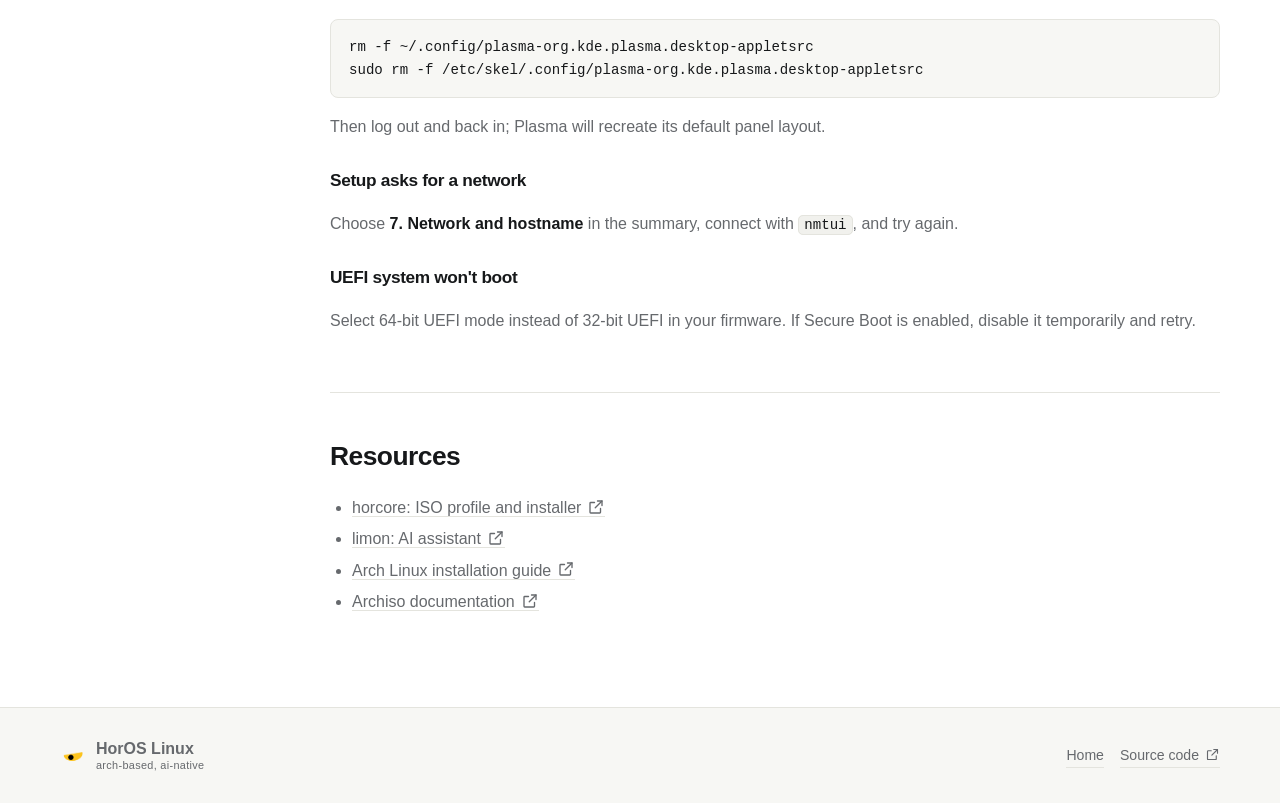
==== commit 1c6a8e38: "Translate the site to English" ====
--- a/docs.html
+++ b/docs.html
@@ -1,10 +1,10 @@
 <!doctype html>
-<html lang="tr">
+<html lang="en">
 <head>
   <meta charset="utf-8">
   <meta name="viewport" content="width=device-width, initial-scale=1">
-  <title>Belgeler: HorOS Linux</title>
-  <meta name="description" content="HorOS Linux belgeleri: ISO derleme, kurulum, disk düzeni, profiller, paketler, limon AI asistanı ve sorun giderme.">
+  <title>Docs: HorOS Linux</title>
+  <meta name="description" content="HorOS Linux documentation: building the ISO, installation, disk layout, profiles, packages, the limon AI assistant, and troubleshooting.">
   <meta name="theme-color" content="#ffffff">
   <link rel="icon" type="image/png" href="assets/img/icon.png">
   <script>
@@ -30,21 +30,21 @@
 
 <header class="site-header">
   <div class="container header-inner">
-    <a class="brand" href="index.html" aria-label="HorOS ana sayfa">
-      <img src="assets/img/logo.png" alt="HorOS logosu">
+    <a class="brand" href="index.html" aria-label="HorOS home">
+      <img src="assets/img/logo.png" alt="HorOS logo">
       <span>HorOS</span>
     </a>
     <div class="header-actions">
-      <button class="icon-btn theme-btn" type="button" aria-label="Karanlık temaya geç" title="Karanlık temaya geç">
+      <button class="icon-btn theme-btn" type="button" aria-label="Switch to dark theme" title="Switch to dark theme">
         <span class="theme-icon theme-icon-sun" data-icon="sun"></span>
         <span class="theme-icon theme-icon-moon" data-icon="moon"></span>
       </button>
-      <button class="icon-btn menu-btn" type="button" aria-label="Menüyü aç" aria-expanded="false">
+      <button class="icon-btn menu-btn" type="button" aria-label="Open menu" aria-expanded="false">
         <span data-icon="menu"></span>
       </button>
-      <nav class="nav" aria-label="Ana menü">
-        <a href="index.html" data-page="index.html">Tanıtım</a>
-        <a href="docs.html" data-page="docs.html">Belgeler</a>
+      <nav class="nav" aria-label="Main menu">
+        <a href="index.html" data-page="index.html">Home</a>
+        <a href="docs.html" data-page="docs.html">Docs</a>
       </nav>
     </div>
   </div>
@@ -54,235 +54,235 @@
   <div class="container docs-wrap">
     <div class="docs-toc-mobile">
       <button class="toc-toggle" type="button" aria-expanded="false" aria-controls="docs-toc">
-        <span class="toc-title">Bu sayfada</span>
-        <span class="toc-current" data-toc-current>Genel bakış</span>
+        <span class="toc-title">On this page</span>
+        <span class="toc-current" data-toc-current>Overview</span>
         <span class="toc-chevron" data-icon="chevron-down"></span>
       </button>
-      <aside class="docs-sidebar" id="docs-toc" aria-label="Belge içeriği">
-        <h4>Bu sayfada</h4>
-
-        <p class="group">Başlarken</p>
-        <a href="#genel-bakis">Genel bakış</a>
-        <a href="#gereksinimler">Sistem gereksinimleri</a>
-
-        <p class="group">ISO ve kurulum</p>
-        <a href="#iso-derleme">ISO derleme</a>
-        <a href="#kurulum">Kurulum</a>
-        <a href="#disk-duzeni">Disk düzeni</a>
-
-        <p class="group">Sistem</p>
-        <a href="#profil-ve-masaustu">Profiller ve masaüstü</a>
-        <a href="#paketler-ve-servisler">Paketler ve servisler</a>
-        <a href="#limon">limon AI asistanı</a>
-
-        <p class="group">Yardım</p>
-        <a href="#sorun-giderme">Sorun giderme</a>
-        <a href="#kaynaklar">Kaynaklar</a>
+      <aside class="docs-sidebar" id="docs-toc" aria-label="Page contents">
+        <h4>On this page</h4>
+
+        <p class="group">Getting started</p>
+        <a href="#genel-bakis">Overview</a>
+        <a href="#gereksinimler">System requirements</a>
+
+        <p class="group">ISO and installation</p>
+        <a href="#iso-derleme">Build the ISO</a>
+        <a href="#kurulum">Installation</a>
+        <a href="#disk-duzeni">Disk layout</a>
+
+        <p class="group">System</p>
+        <a href="#profil-ve-masaustu">Profiles and desktop</a>
+        <a href="#paketler-ve-servisler">Packages and services</a>
+        <a href="#limon">limon AI assistant</a>
+
+        <p class="group">Help</p>
+        <a href="#sorun-giderme">Troubleshooting</a>
+        <a href="#kaynaklar">Resources</a>
       </aside>
     </div>
 
     <article class="doc-article">
       <section id="genel-bakis">
-        <h2>Genel bakış</h2>
-        <p>
-          HorOS, Arch Linux tabanlı bir canlı ISO ve terminal kurulum sihirbazıdır. Kurulum arayüzü Fedora Anaconda tarzı bir
-          özet ekranıdır; arka uçta <code>archinstall --silent</code> çalışır. Böylece Arch’in esnekliği korunurken kullanıcı
-          karmaşık komut satırı adımlarıyla uğraşmaz.
-        </p>
-        <p>
-          Kurulum tamamlandıktan sonra sistem tamamen standart bir Arch’tır: <code>pacman</code>, standart dizin yapısı ve
-          standart systemd servisleri kullanılır. HorOS’a özel katman yalnızca kurulum aracı, marka dosyaları, profiller ve
-          <code>limon</code> entegrasyonudur.
+        <h2>Overview</h2>
+        <p>
+          HorOS is an Arch Linux-based live ISO with a terminal setup wizard. The setup interface is a Fedora Anaconda-style
+          summary screen, backed by <code>archinstall --silent</code>. This keeps Arch's flexibility without making you work
+          through complex command-line steps.
+        </p>
+        <p>
+          Once installed, the system is a completely standard Arch: <code>pacman</code>, the standard directory layout, and
+          standard systemd services. The HorOS-specific layer is limited to the installer, branding files, profiles, and
+          <code>limon</code> integration.
         </p>
         <div class="note">
-          HorOS yalnızca 64-bit’tir. 32-bit x86 veya 32-bit UEFI desteklenmez.
+          HorOS is 64-bit only. 32-bit x86 and 32-bit UEFI are not supported.
         </div>
       </section>
 
       <section id="gereksinimler">
-        <h2>Sistem gereksinimleri</h2>
+        <h2>System requirements</h2>
         <div class="table-wrap">
           <table>
-            <thead><tr><th>Bileşen</th><th>Minimum</th><th>Önerilen</th></tr></thead>
+            <thead><tr><th>Component</th><th>Minimum</th><th>Recommended</th></tr></thead>
             <tbody>
-              <tr><td>CPU</td><td>x86_64, SSE2, 1 GHz</td><td>2 çekirdek, 2 GHz+</td></tr>
-              <tr><td>RAM, canlı kurulum</td><td>1 GB Server, 2 GB masaüstü</td><td>4 GB</td></tr>
-              <tr><td>RAM, kurulu sistem</td><td>2 GB Server, 4 GB masaüstü</td><td>8 GB</td></tr>
+              <tr><td>CPU</td><td>x86_64, SSE2, 1 GHz</td><td>2 cores, 2 GHz+</td></tr>
+              <tr><td>RAM, live environment</td><td>1 GB Server, 2 GB desktop</td><td>4 GB</td></tr>
+              <tr><td>RAM, installed system</td><td>2 GB Server, 4 GB desktop</td><td>8 GB</td></tr>
               <tr><td>Disk</td><td>8 GB</td><td>40 GB SSD</td></tr>
               <tr><td>USB</td><td>4 GB</td><td>8 GB</td></tr>
-              <tr><td>Firmware</td><td>BIOS veya 64-bit UEFI</td><td>UEFI</td></tr>
+              <tr><td>Firmware</td><td>BIOS or 64-bit UEFI</td><td>UEFI</td></tr>
             </tbody>
           </table>
         </div>
-        <p><strong>Ağ:</strong> Paketler kurulum sırasında indirilir. Çevrimdışı kurulum desteklenmez; ağ yoksa sihirbaz ayarları yapmana izin verir ve bağlantı kurulduktan sonra devam eder.</p>
-
-        <h3>Neden 32-bit destek yok?</h3>
-        <p>
-          Arch Linux resmi depoları 2017’de 32-bit (i686) paketleri bıraktı; HorOS da bu depoları kullanır. Bu yüzden
-          32-bit çekirdek, glibc, sürücü ve masaüstü paketleri için ayrı bir kaynak (Arch Linux 32) ve ayrı bir ISO
-          derlemesi gerekir. Mevcut profil <code>arch="x86_64"</code> ve <code>packages.x86_64</code> üzerine kuruludur;
-          önyükleyiciler de BIOS’ta Syslinux, UEFI’de x86_64 systemd-boot’tur.
-        </p>
-        <p>
-          Ayrı bir durum da 64-bit işlemciye rağmen <strong>32-bit UEFI</strong> kullanan cihazlardır (örneğin bazı
-          Bay Trail veya Cherry Trail tabletler). Bu cihazlar x86_64 önyükleyiciyi çalıştıramaz; IA32 EFI önyükleyici ve
-          32-bit çekirdek gerekir. HorOS’un şu anki ISO’su bunu içermediğinden bu cihazlarda açılmaz. Firmware’de
-          64-bit UEFI modu varsa onu seçmen yeterlidir.
+        <p><strong>Network:</strong> Packages are downloaded during setup. Offline installation is not supported; if there is no connection, the wizard lets you configure settings and continue once the network is up.</p>
+
+        <h3>Why is there no 32-bit support?</h3>
+        <p>
+          Arch Linux dropped 32-bit (i686) packages from its official repositories in 2017, and HorOS uses those repositories.
+          Supporting 32-bit kernels, glibc, drivers, and desktop packages would require a separate source (Arch Linux 32) and a
+          separate ISO build. The current profile is built on <code>arch="x86_64"</code> and <code>packages.x86_64</code>;
+          the bootloaders are Syslinux for BIOS and x86_64 systemd-boot for UEFI.
+        </p>
+        <p>
+          A separate case is devices that use <strong>32-bit UEFI</strong> despite having a 64-bit CPU (for example some
+          Bay Trail or Cherry Trail tablets). These cannot run the x86_64 bootloader; they need an IA32 EFI bootloader and a
+          32-bit kernel. The current HorOS ISO does not include those, so it will not boot on such devices. If your firmware
+          offers a 64-bit UEFI mode, select it.
         </p>
       </section>
 
       <section id="iso-derleme">
-        <h2>ISO derleme</h2>
-        <p>Hazır ISO paylaşılmıyor; kurulum için önce ISO’yu kendin derlemen gerekir. Derleme x86_64 Arch Linux üzerinde yapılır.</p>
+        <h2>Build the ISO</h2>
+        <p>No ready-made ISO is distributed; to install, you first need to build the ISO yourself. Build it on an x86_64 Arch Linux system.</p>
         <pre><code>sudo pacman -Syu
 sudo pacman -S archiso git base-devel qemu-desktop</code></pre>
         <pre><code>git clone https://github.com/horoslinux/horcore.git
 cd horcore
-sudo ./build.sh          # temiz derleme (varsayılan)
-sudo ./build.sh --keep   # work/ dizinini koru</code></pre>
-        <p>Çıktı <code>out/</code> dizinindedir. Varsayılan derleme <code>work/</code> dizinini siler; çünkü <code>mkarchiso</code> adımları önbelleğe alıp profil değişikliklerini atlayabilir.</p>
-        <h3>ISO’yu test etme</h3>
+sudo ./build.sh          # clean build (default)
+sudo ./build.sh --keep   # keep the work/ directory</code></pre>
+        <p>The output is in <code>out/</code>. A clean build removes the <code>work/</code> directory because <code>mkarchiso</code> can cache steps and skip profile changes.</p>
+        <h3>Test the ISO</h3>
         <pre><code>./test-qemu.sh            # BIOS
-UEFI=1 ./test-qemu.sh     # UEFI (edk2-ovmf gerekir)</code></pre>
+UEFI=1 ./test-qemu.sh     # UEFI (requires edk2-ovmf)</code></pre>
       </section>
 
       <section id="kurulum">
-        <h2>Kurulum</h2>
-        <p>ISO hazır olduktan sonra USB’ye yaz, USB’den aç ve terminal sihirbazındaki özeti tamamla. Tipik kurulum, paket indirme hızına bağlı olarak birkaç dakika sürer.</p>
-
-        <h3>USB’ye yaz ve aç</h3>
-        <p>Derlediğin ISO’yu USB ortamına yaz ve sistemden aç.</p>
+        <h2>Installation</h2>
+        <p>Once the ISO is ready, write it to USB, boot from it, and complete the summary in the terminal wizard. A typical install takes a few minutes, depending on download speed.</p>
+
+        <h3>Write to USB and boot</h3>
+        <p>Write the ISO you built to a USB device and boot from it.</p>
         <div class="steps">
           <div class="step">
-            <h3>USB’ye yaz (Linux)</h3>
-            <p>USB’deki tüm veriler silinir. <code>/dev/sdX</code> yerine kendi USB aygıtını yaz.</p>
+            <h3>Write to USB (Linux)</h3>
+            <p>All data on the USB device will be erased. Replace <code>/dev/sdX</code> with your own device.</p>
             <pre><code>sudo dd if=horos-*.iso of=/dev/sdX bs=4M status=progress oflag=sync</code></pre>
           </div>
           <div class="step">
-            <h3>USB’ye yaz (Windows)</h3>
-            <p>Rufus veya balenaEtcher ile ISO’yu seçip USB’yi GPT/UEFI (veya BIOS için MBR) modunda yaz.</p>
+            <h3>Write to USB (Windows)</h3>
+            <p>Select the ISO in Rufus or balenaEtcher and write the USB in GPT/UEFI mode (or MBR for BIOS).</p>
           </div>
           <div class="step">
-            <h3>USB’den aç</h3>
-            <p>Firmware menüsünden USB’yi seç. UEFI sistemlerde 64-bit UEFI modunu kullan. Kurulum ekranı doğrudan açılır; kullanıcı adı veya parola gerekmez.</p>
+            <h3>Boot from USB</h3>
+            <p>Select the USB device from your firmware menu. On UEFI systems, use 64-bit UEFI mode. The setup screen opens directly; no username or password is required.</p>
           </div>
         </div>
 
-        <h3>Kurulum sihirbazı</h3>
-        <p>Ekran bir Kurulum Özeti ekranıdır. Maddeleri seçerek ayarları değiştir, sonra <span class="kbd">b</span> ile başlat.</p>
+        <h3>Setup wizard</h3>
+        <p>The screen is an Installation Summary. Select an item to change its settings, then press <span class="kbd">b</span> to begin.</p>
         <div class="table-wrap">
           <table>
-            <thead><tr><th>Özet maddesi</th><th>Ne yapar?</th></tr></thead>
+            <thead><tr><th>Summary item</th><th>What it does</th></tr></thead>
             <tbody>
-              <tr><td>1. Klavye</td><td>Klavye düzenini ayarla (örneğin <code>trq</code>, <code>us</code>).</td></tr>
-              <tr><td>2. Saat dilimi</td><td>Otomatik algılanan saat dilimini onayla veya değiştir.</td></tr>
-              <tr><td>3. Kurulum profili</td><td><strong>Server</strong> veya <strong>Workstation</strong> seç.</td></tr>
-              <tr><td>4. Masaüstü ortamı</td><td>Yalnızca Workstation’da: terminal, KDE Plasma veya GNOME.</td></tr>
-              <tr><td>5. AI asistanı (limon)</td><td>Temel kurulum her zaman gelir; Claude, OpenAI veya Gemini SDK’larından hangisinin ekleneceğini seç.</td></tr>
-              <tr><td>6. Kurulum hedefi</td><td>Diski seç, ardından tam disk veya boş alana kurulum modunu belirle.</td></tr>
-              <tr><td>7. Ağ ve makine adı</td><td>Gerekirse <code>nmtui</code> ile Wi-Fi veya ağ ayarla; hostname’i belirle.</td></tr>
-              <tr><td>8. Root hesabı</td><td>Root parolası belirle ya da kilitli bırak.</td></tr>
-              <tr><td>9. Kullanıcı oluştur</td><td>Günlük kullanıcıyı ve sudo yetkisini ayarla.</td></tr>
-              <tr><td>10. Takas alanı</td><td>ext4 kök üzerinde swapfile etkinleştir veya devre dışı bırak.</td></tr>
+              <tr><td>1. Keyboard</td><td>Set the keyboard layout (for example <code>trq</code> or <code>us</code>).</td></tr>
+              <tr><td>2. Time zone</td><td>Confirm or change the automatically detected time zone.</td></tr>
+              <tr><td>3. Installation profile</td><td>Choose <strong>Server</strong> or <strong>Workstation</strong>.</td></tr>
+              <tr><td>4. Desktop environment</td><td>Workstation only: terminal, KDE Plasma, or GNOME.</td></tr>
+              <tr><td>5. AI assistant (limon)</td><td>The base install is always included; choose which provider SDK to add: Claude, OpenAI, or Gemini.</td></tr>
+              <tr><td>6. Installation target</td><td>Select a disk, then choose full-disk or free-space installation.</td></tr>
+              <tr><td>7. Network and hostname</td><td>If needed, configure Wi-Fi or networking with <code>nmtui</code>; set the hostname.</td></tr>
+              <tr><td>8. Root account</td><td>Set a root password or leave it locked.</td></tr>
+              <tr><td>9. Create user</td><td>Set up your daily user and sudo access.</td></tr>
+              <tr><td>10. Swap space</td><td>Enable or disable a swapfile on the ext4 root.</td></tr>
             </tbody>
           </table>
         </div>
         <div class="note">
-          Başlatmak için özetten <span class="kbd">b</span> seçeneğini kullan, ardından onay için <code>INSTALL</code> yaz. Kurulum bitince USB’yi çıkarıp yeniden başlat.
-        </div>
-
-        <h3>Kurulum sonrası</h3>
-        <pre><code># Sistemi güncelle
+          To start, choose <span class="kbd">b</span> in the summary, then type <code>INSTALL</code> to confirm. When setup finishes, remove the USB and reboot.
+        </div>
+
+        <h3>After installation</h3>
+        <pre><code># Update the system
 sudo pacman -Syu
 
-# AI sağlayıcısını veya anahtarını ayarla
+# Set the AI provider or API key
 limon config
 
-# Ağ durumunu kontrol et
+# Check network status
 nmcli device status</code></pre>
-        <p>Disk modlarının ayrıntısı için <a href="#disk-duzeni">disk düzeni</a> bölümüne bak.</p>
+        <p>See the <a href="#disk-duzeni">disk layout</a> section for details on disk modes.</p>
       </section>
 
       <section id="disk-duzeni">
-        <h2>Disk düzeni</h2>
-        <h3>Tam disk modu</h3>
+        <h2>Disk layout</h2>
+        <h3>Full-disk mode</h3>
         <ul>
-          <li><strong>UEFI:</strong> 512 MiB FAT32 ESP (<code>/boot</code>) ve kalan alan ext4 kök.</li>
-          <li><strong>BIOS:</strong> 1 GiB FAT32 <code>/boot</code> ve kalan alan ext4 kök.</li>
+          <li><strong>UEFI:</strong> 512 MiB FAT32 ESP (<code>/boot</code>) and the remaining space as ext4 root.</li>
+          <li><strong>BIOS:</strong> 1 GiB FAT32 <code>/boot</code> and the remaining space as ext4 root.</li>
         </ul>
-        <h3>Boş alana kurulum</h3>
-        <p>Mevcut bölümler korunur. Paylaşılan bir ESP varsa bağlanır ve Windows önyükleme dosyalarına dokunulmaz; yeni kök bölümü belirlenen boş alanda oluşturulur.</p>
-        <h3>Takas</h3>
-        <p>Swap ayrı bölüm değil, ext4 kök üzerinde <code>swapfile</code> olarak oluşturulur. Boyut kurulum ortamının RAM’ine göre seçilir ve <code>/etc/fstab</code> üzerinden açılır.</p>
-        <div class="note danger">Tam disk modu seçilen diskin tüm verilerini siler. Kurulumdan önce yedek al.</div>
+        <h3>Install to free space</h3>
+        <p>Existing partitions are preserved. A shared ESP is mounted without touching Windows boot files; the new root partition is created in the selected free space.</p>
+        <h3>Swap</h3>
+        <p>Swap is not a separate partition; it is created as a <code>swapfile</code> on the ext4 root. Its size is chosen based on the installer's RAM and enabled through <code>/etc/fstab</code>.</p>
+        <div class="note danger">Full-disk mode erases all data on the selected disk. Back up before installing.</div>
       </section>
 
       <section id="profil-ve-masaustu">
-        <h2>Profiller ve masaüstü</h2>
+        <h2>Profiles and desktop</h2>
         <h3 id="server">Server</h3>
-        <p>SSH açık (22), diğer tüm gelen bağlantılar kapalı. Sunucu ve terminal kullanımı için minimum kurulum sağlar.</p>
+        <p>SSH open (22), all other incoming connections closed. Provides a minimal install for server and terminal use.</p>
         <h3 id="workstation">Workstation</h3>
-        <p>Tüm gelen bağlantılar kapalı. Masaüstü seçenekleri:</p>
+        <p>All incoming connections closed. Desktop options:</p>
         <ul>
-          <li><strong>Kurma:</strong> yalnızca terminal</li>
-          <li><strong>KDE Plasma:</strong> <code>plasma-meta</code> tabanlı masaüstü</li>
-          <li><strong>GNOME:</strong> GNOME masaüstü</li>
+          <li><strong>Bare:</strong> terminal only</li>
+          <li><strong>KDE Plasma:</strong> <code>plasma-meta</code> based desktop</li>
+          <li><strong>GNOME:</strong> GNOME desktop</li>
         </ul>
-        <p>Donanıma göre NVIDIA, Broadcom ve sanallaştırma sürücüleri canlı ortamda algılanır; Wi-Fi kullanılıyorsa <code>wpa_supplicant</code> eklenir.</p>
+        <p>NVIDIA, Broadcom, and virtualization drivers are detected in the live environment as needed; if Wi-Fi is used, <code>wpa_supplicant</code> is added.</p>
       </section>
 
       <section id="paketler-ve-servisler">
-        <h2>Paketler ve servisler</h2>
-        <h3>Her profile gelenler</h3>
-        <p><code>nano</code>, <code>nftables</code>, <code>openssh</code>, <code>networkmanager</code>, <code>less</code>, <code>htop</code>, <code>curl</code>, <code>wget</code>, <code>bash-completion</code>, <code>man-db</code>, <code>man-pages</code>, <code>pciutils</code>, <code>usbutils</code>, <code>os-prober</code>, <code>fuse3</code>, <code>linux-firmware</code> ve <code>xdg-utils</code>.</p>
-        <h3>Etkin servisler</h3>
-        <p><code>nftables.service</code>, <code>NetworkManager.service</code>, <code>systemd-timesyncd.service</code>. Server profilinde ayrıca <code>sshd.service</code>.</p>
-        <h3>Güvenlik</h3>
-        <p>Varsayılan nftables politikası gelen bağlantıları reddeder. Workstation’da hiçbir servis dışa açılmaz; Server’da yalnızca SSH (22) açıktır.</p>
+        <h2>Packages and services</h2>
+        <h3>Included in every profile</h3>
+        <p><code>nano</code>, <code>nftables</code>, <code>openssh</code>, <code>networkmanager</code>, <code>less</code>, <code>htop</code>, <code>curl</code>, <code>wget</code>, <code>bash-completion</code>, <code>man-db</code>, <code>man-pages</code>, <code>pciutils</code>, <code>usbutils</code>, <code>os-prober</code>, <code>fuse3</code>, <code>linux-firmware</code>, and <code>xdg-utils</code>.</p>
+        <h3>Enabled services</h3>
+        <p><code>nftables.service</code>, <code>NetworkManager.service</code>, <code>systemd-timesyncd.service</code>. On the Server profile, <code>sshd.service</code> is also enabled.</p>
+        <h3>Security</h3>
+        <p>The default nftables policy drops incoming connections. No service is exposed on Workstation; on Server, only SSH (22) is open.</p>
       </section>
 
       <section id="limon">
-        <h2>limon AI asistanı</h2>
-        <p>
-          <a href="https://github.com/horoslinux/limon" target="_blank" rel="noopener">limon<span data-icon="external" class="link-icon"></span></a>, HorOS’un AI-native parçasıdır ve
-          temel kurulum her sisteme gelir. Kurulum sırasında yalnızca hangi sağlayıcı SDK’sının ekleneceği sorulur:
+        <h2>limon AI assistant</h2>
+        <p>
+          <a href="https://github.com/horoslinux/limon" target="_blank" rel="noopener">limon<span data-icon="external" class="link-icon"></span></a> is the AI-native part of HorOS and
+          is included in every base install. Setup only asks which provider SDK to add:
         </p>
         <ul>
-          <li>Sadece temel: sağlayıcıyı sonra <code>limon config</code> ile seç</li>
+          <li>Base only: choose the provider later with <code>limon config</code></li>
           <li>Claude</li>
           <li>OpenAI</li>
           <li>Gemini</li>
-          <li>Tümü</li>
+          <li>All</li>
         </ul>
-        <p>Kaynak ağaç <code>~/.limon</code> altına kurulur, sanal ortam <code>~/.limon/.venv</code> ve komut <code>~/.local/bin/limon</code> içindedir. Kurulum hem root hem de oluşturulan normal kullanıcı için yapılır.</p>
-        <pre><code>limon config      # sağlayıcı ve API anahtarı
+        <p>The source tree is installed under <code>~/.limon</code>, the virtual environment at <code>~/.limon/.venv</code>, and the command at <code>~/.local/bin/limon</code>. Installation is performed for both root and the created regular user.</p>
+        <pre><code>limon config      # provider and API key
 limon --help</code></pre>
       </section>
 
       <section id="sorun-giderme">
-        <h2>Sorun giderme</h2>
-        <h3>Kurulum kod 99 veriyor</h3>
-        <p>Özet ekranındaki zorunlu maddeler tamamlanmamış: disk seçilmemiş, yönetici hesabı yok veya internet bağlantısı yok. İlgili maddeleri düzeltip tekrar dene.</p>
-        <h3>Kurulum kod 3 veriyor</h3>
-        <p>Önyükleme doğrulaması başarısız. Çekirdek, initramfs veya GRUB/EFI dosyaları beklenen yerde yok. Kurulumu tekrarla; sorun sürerse <code>/var/log/archinstall/install.log</code> dosyasına bak.</p>
-        <h3>Kurulum kod 4 veriyor</h3>
-        <p>Marka dosyaları kopyalanamadı. Güncel sürümde bu sorun giderildi. Eski bir kurulumda KDE paneli veya barı kaybolduysa:</p>
+        <h2>Troubleshooting</h2>
+        <h3>Setup exits with code 99</h3>
+        <p>Required items in the summary are incomplete: no disk selected, no administrator account, or no internet connection. Fix the relevant items and try again.</p>
+        <h3>Setup exits with code 3</h3>
+        <p>Boot validation failed. The kernel, initramfs, or GRUB/EFI files are not where expected. Repeat the install; if the problem continues, check <code>/var/log/archinstall/install.log</code>.</p>
+        <h3>Setup exits with code 4</h3>
+        <p>Branding files could not be copied. This is fixed in the current release. If an older install lost its KDE panel or bar:</p>
         <pre><code>rm -f ~/.config/plasma-org.kde.plasma.desktop-appletsrc
 sudo rm -f /etc/skel/.config/plasma-org.kde.plasma.desktop-appletsrc</code></pre>
-        <p>Ardından çıkış yapıp tekrar giriş yap; Plasma varsayılan panel düzenini yeniden oluşturur.</p>
-        <h3>Kurulum ağ istiyor</h3>
-        <p>Özet ekranından <strong>7. Ağ ve makine adı</strong> maddesini seç, <code>nmtui</code> ile bağlantıyı kur ve tekrar dene.</p>
-        <h3>UEFI sistem açılmıyor</h3>
-        <p>Firmware’de 32-bit UEFI yerine 64-bit UEFI modunu seç. Secure Boot etkinse geçici olarak kapatıp kurulumu tekrar dene.</p>
+        <p>Then log out and back in; Plasma will recreate its default panel layout.</p>
+        <h3>Setup asks for a network</h3>
+        <p>Choose <strong>7. Network and hostname</strong> in the summary, connect with <code>nmtui</code>, and try again.</p>
+        <h3>UEFI system won't boot</h3>
+        <p>Select 64-bit UEFI mode instead of 32-bit UEFI in your firmware. If Secure Boot is enabled, disable it temporarily and retry.</p>
       </section>
 
       <section id="kaynaklar">
-        <h2>Kaynaklar</h2>
+        <h2>Resources</h2>
         <ul>
-          <li><a href="https://github.com/horoslinux/horcore" target="_blank" rel="noopener">horcore: ISO profili ve kurulum aracı<span data-icon="external" class="link-icon"></span></a></li>
-          <li><a href="https://github.com/horoslinux/limon" target="_blank" rel="noopener">limon: AI asistanı<span data-icon="external" class="link-icon"></span></a></li>
-          <li><a href="https://wiki.archlinux.org/title/Arch_install" target="_blank" rel="noopener">Arch Linux kurulum rehberi<span data-icon="external" class="link-icon"></span></a></li>
-          <li><a href="https://wiki.archlinux.org/title/Archiso" target="_blank" rel="noopener">Archiso belgeleri<span data-icon="external" class="link-icon"></span></a></li>
+          <li><a href="https://github.com/horoslinux/horcore" target="_blank" rel="noopener">horcore: ISO profile and installer<span data-icon="external" class="link-icon"></span></a></li>
+          <li><a href="https://github.com/horoslinux/limon" target="_blank" rel="noopener">limon: AI assistant<span data-icon="external" class="link-icon"></span></a></li>
+          <li><a href="https://wiki.archlinux.org/title/Arch_install" target="_blank" rel="noopener">Arch Linux installation guide<span data-icon="external" class="link-icon"></span></a></li>
+          <li><a href="https://wiki.archlinux.org/title/Archiso" target="_blank" rel="noopener">Archiso documentation<span data-icon="external" class="link-icon"></span></a></li>
         </ul>
       </section>
     </article>
@@ -296,8 +296,8 @@
       <span>HorOS Linux<small>arch-based, ai-native</small></span>
     </a>
     <div class="footer-links">
-      <a href="index.html">Tanıtım</a>
-      <a href="https://github.com/horoslinux/horcore" target="_blank" rel="noopener">Kaynak kod<span data-icon="external" class="link-icon"></span></a>
+      <a href="index.html">Home</a>
+      <a href="https://github.com/horoslinux/horcore" target="_blank" rel="noopener">Source code<span data-icon="external" class="link-icon"></span></a>
     </div>
   </div>
 </footer>
--- a/assets/css/style.css
+++ b/assets/css/style.css
@@ -481,7 +481,7 @@
   .step { padding-left: 22px; }
   .step::before { position: static; margin-bottom: 10px; }
 
-  /* Kurulum: dar ekranda tablo kartlara, kod bloklari sarilmis metne doner. */
+  /* Installation: on narrow screens the table becomes cards and code blocks wrap. */
   #kurulum .steps { gap: 10px; }
   #kurulum .step { padding: 14px; }
   #kurulum .step::before { width: 28px; height: 28px; margin: 0 0 8px; }
@@ -504,7 +504,7 @@
     text-transform: uppercase;
     letter-spacing: .06em;
   }
-  #kurulum td:first-child::before { content: "Madde"; }
-  #kurulum td:last-child::before { content: "Açıklama"; }
+  #kurulum td:first-child::before { content: "Item"; }
+  #kurulum td:last-child::before { content: "Description"; }
   #kurulum pre { white-space: pre-wrap; overflow-wrap: anywhere; }
 }
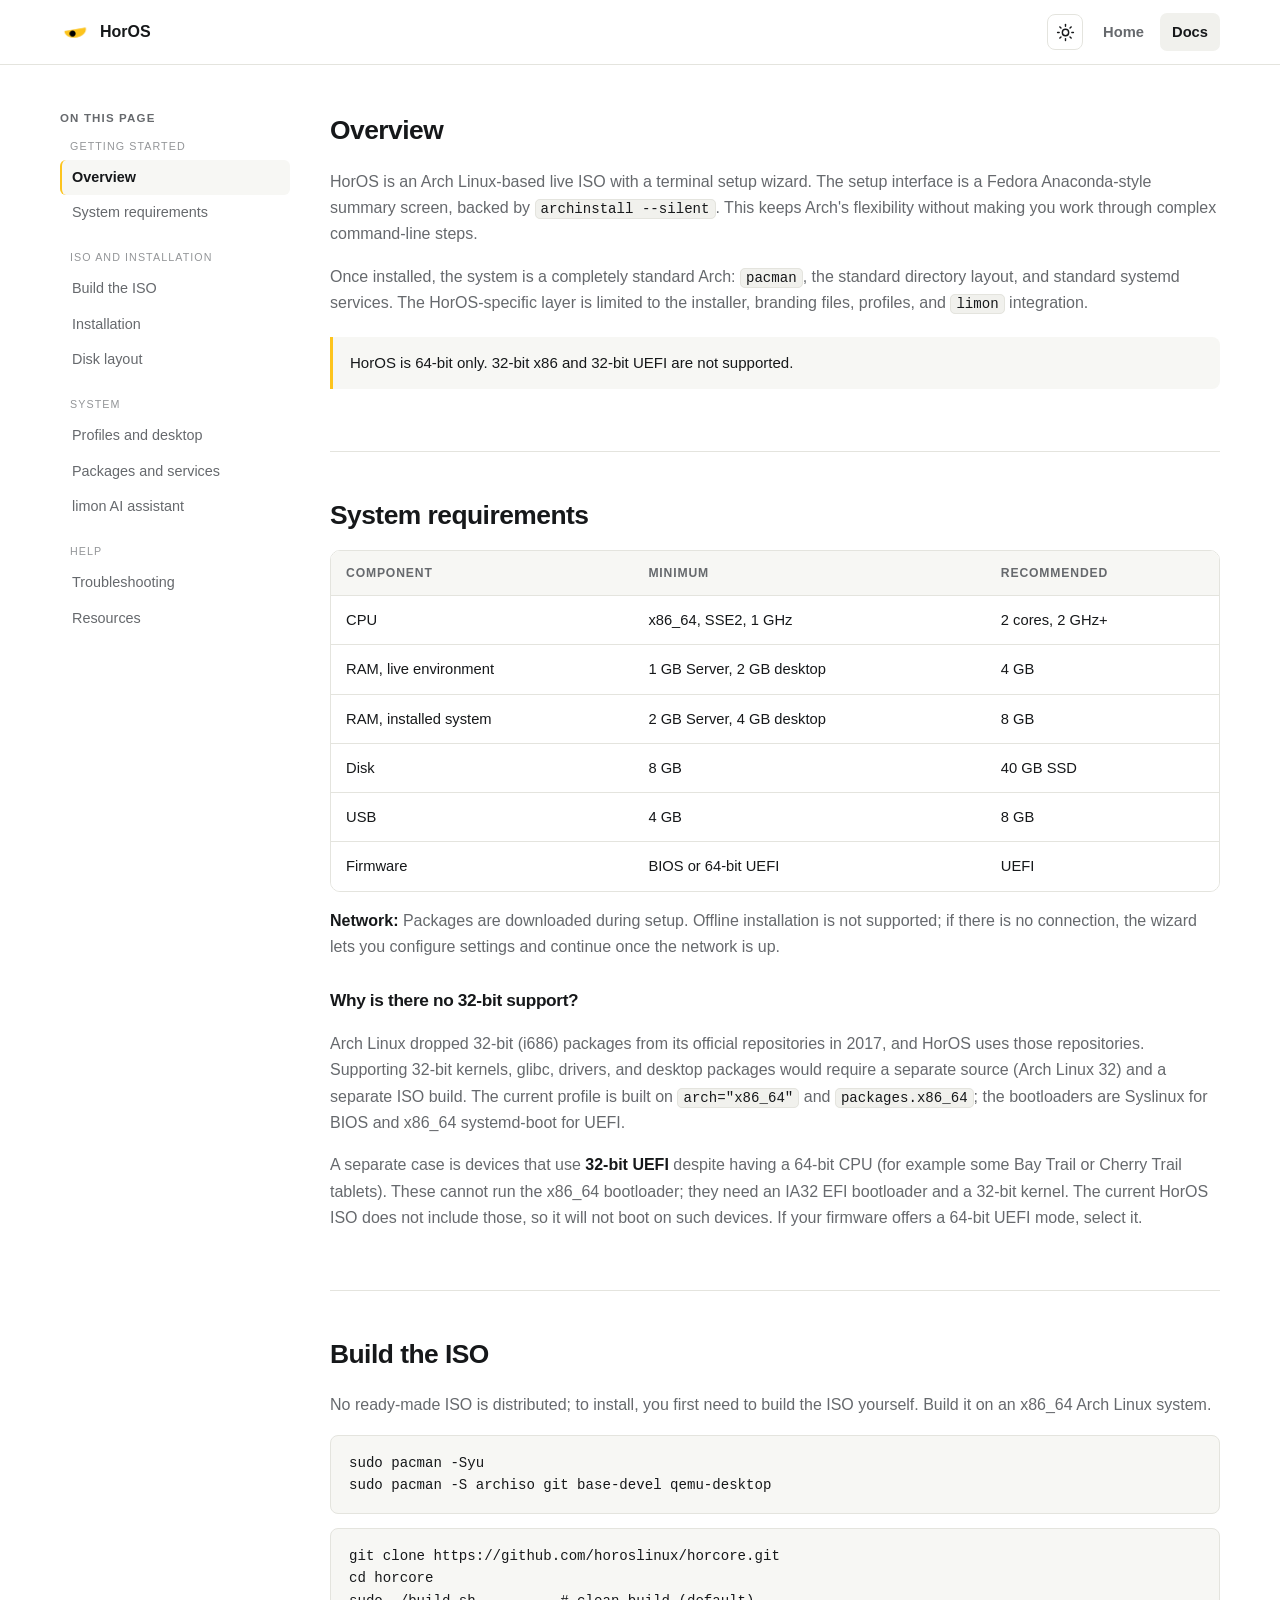
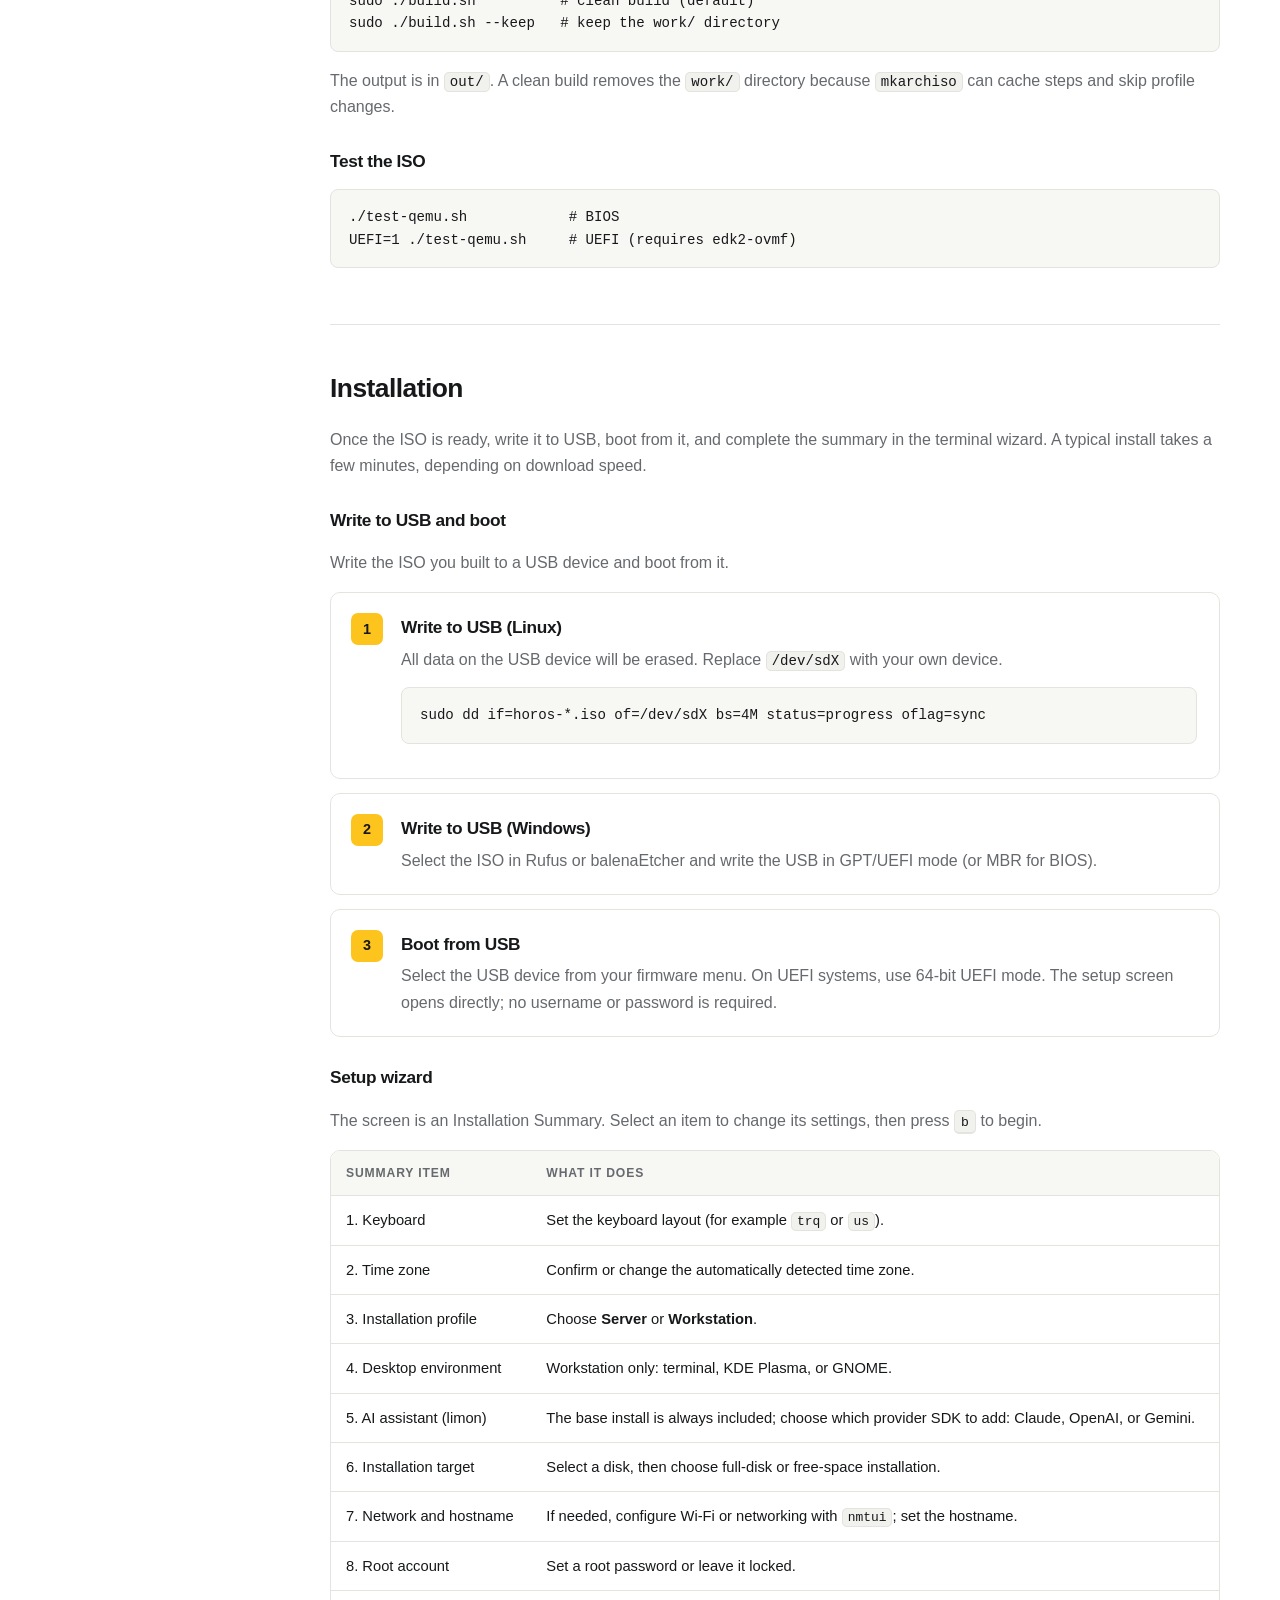
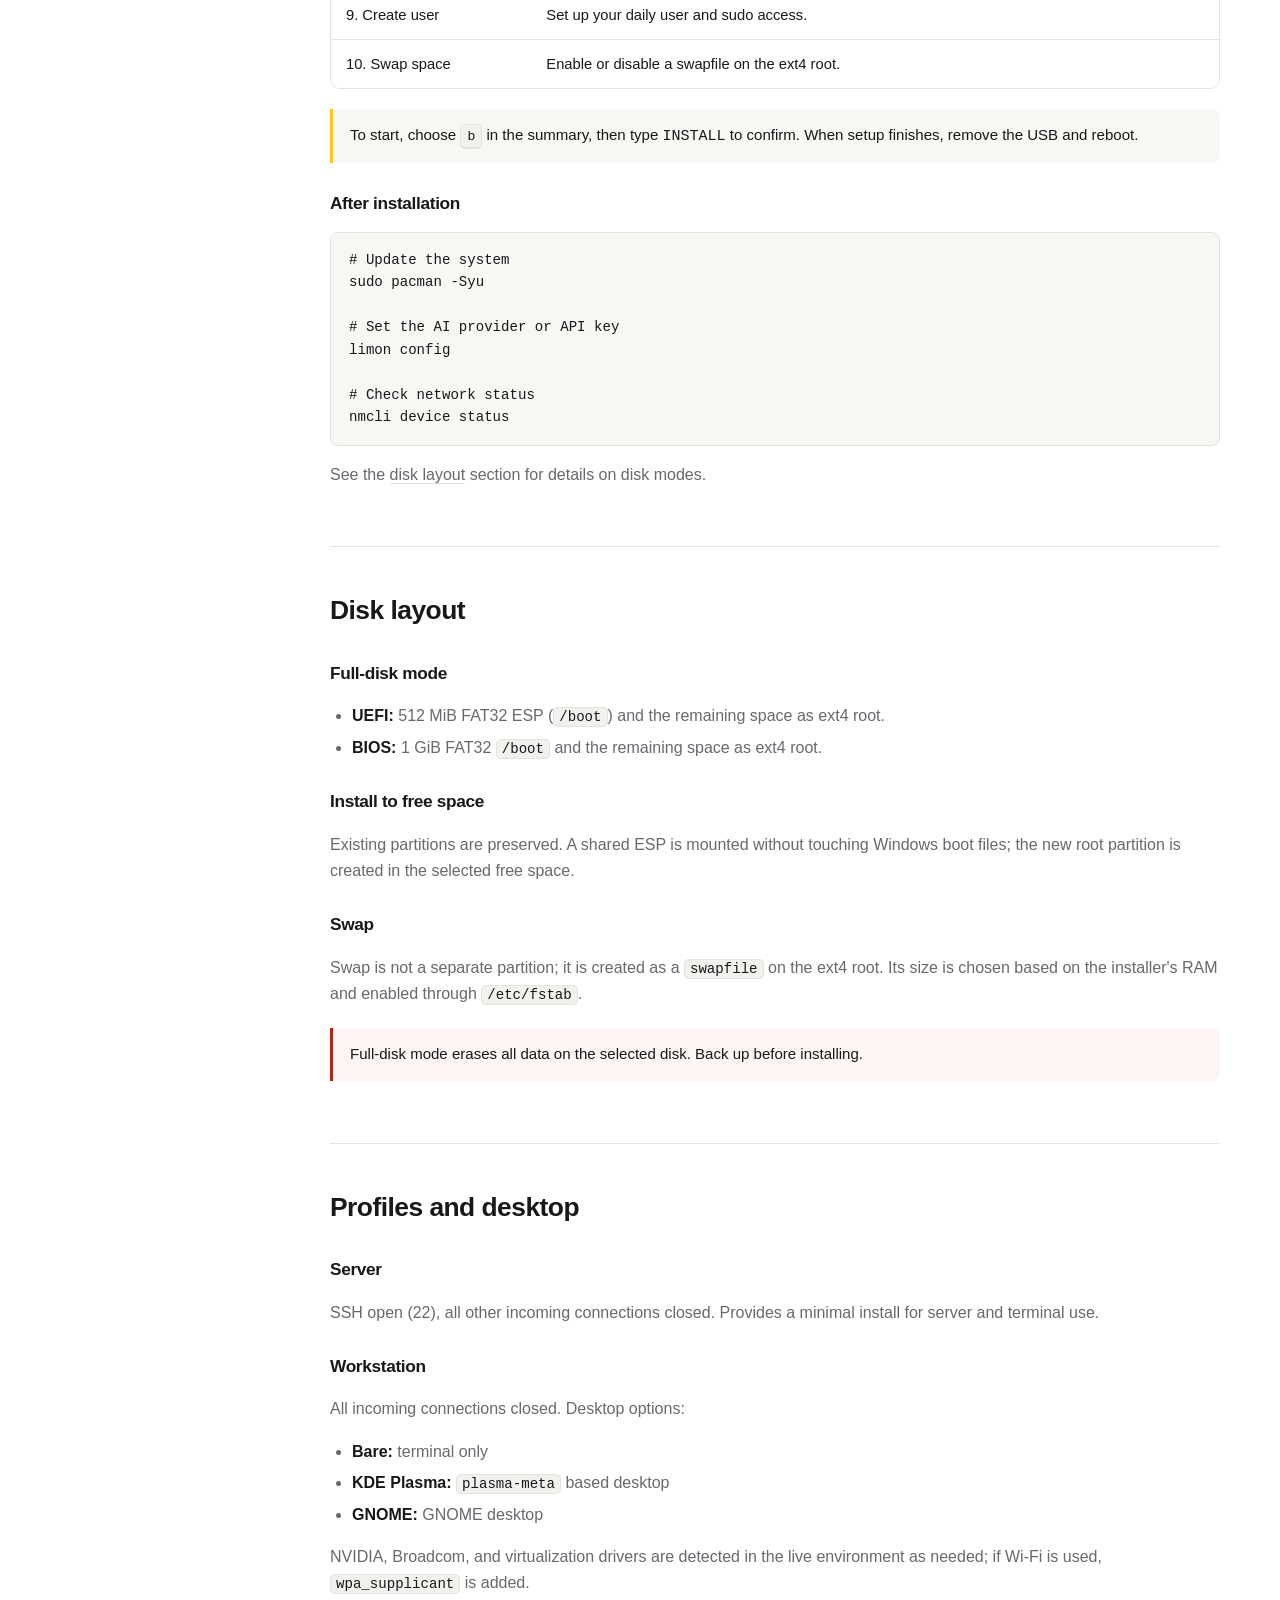
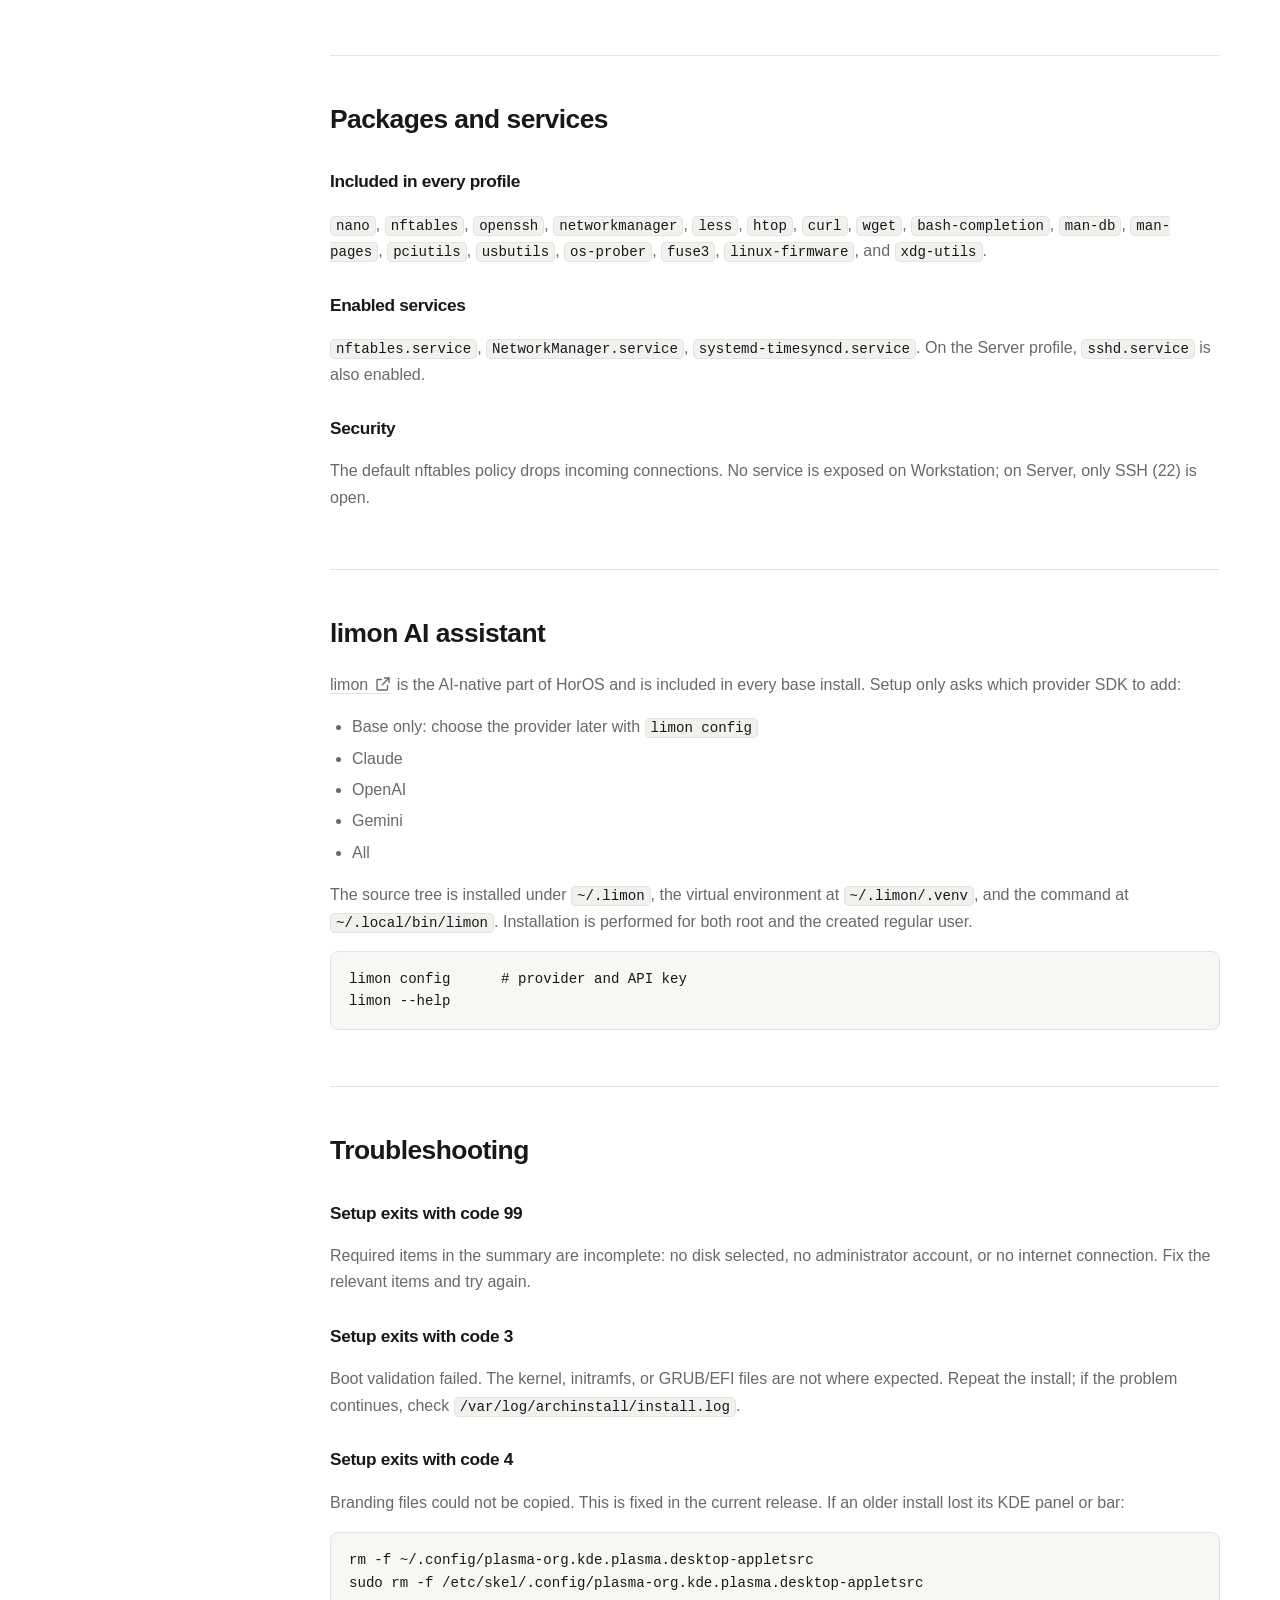
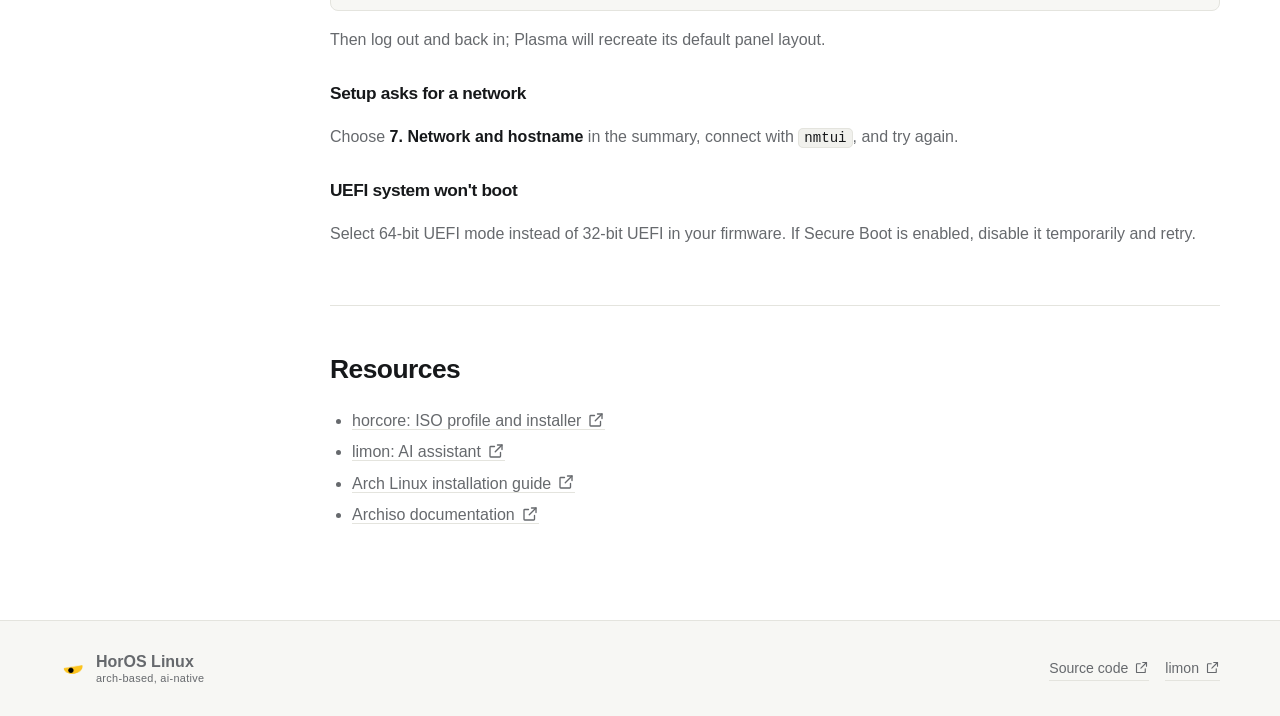
==== commit ad60a09a: "Update docs.html" ====
--- a/docs.html
+++ b/docs.html
@@ -296,8 +296,8 @@
       <span>HorOS Linux<small>arch-based, ai-native</small></span>
     </a>
     <div class="footer-links">
-      <a href="index.html">Home</a>
       <a href="https://github.com/horoslinux/horcore" target="_blank" rel="noopener">Source code<span data-icon="external" class="link-icon"></span></a>
+      <a href="https://github.com/horoslinux/limon" target="_blank" rel="noopener">limon<span data-icon="external" class="link-icon"></span></a>
     </div>
   </div>
 </footer>
--- a/assets/css/style.css
+++ b/assets/css/style.css
@@ -1,510 +1,950 @@
 :root {
-  --bg: #ffffff;
-  --bg-soft: #f7f7f4;
-  --panel: #ffffff;
-  --panel-2: #f1f1ed;
-  --border: #e4e4de;
-  --text: #16181a;
-  --muted: #66696d;
-  --accent: #fdc41d;
-  --accent-ink: #16181a;
-  --danger: #b42318;
-  --danger-bg: #fdf5f4;
-  --ok: #067647;
-  --ok-bg: #f3faf6;
-  --header-bg: rgba(255, 255, 255, .94);
-  --highlight: rgba(253, 196, 29, .85);
-  --radius: 10px;
-  --maxw: 1160px;
+	--bg: #ffffff;
+	--bg-soft: #f7f7f4;
+	--panel: #ffffff;
+	--panel-2: #f1f1ed;
+	--border: #e4e4de;
+	--text: #16181a;
+	--muted: #66696d;
+	--accent: #fdc41d;
+	--accent-ink: #16181a;
+	--danger: #b42318;
+	--danger-bg: #fdf5f4;
+	--ok: #067647;
+	--ok-bg: #f3faf6;
+	--header-bg: rgba(255, 255, 255, 0.94);
+	--highlight: rgba(253, 196, 29, 0.85);
+	--radius: 10px;
+	--maxw: 1160px;
 }
 
 :root[data-theme="dark"] {
-  --bg: #111111;
-  --bg-soft: #191919;
-  --panel: #1e1e1e;
-  --panel-2: #272727;
-  --border: #343434;
-  --text: #f5f5f5;
-  --muted: #aaa9a6;
-  --accent: #fdc41d;
-  --accent-ink: #16181a;
-  --danger: #ff9b91;
-  --danger-bg: rgba(180, 35, 24, .18);
-  --ok: #7bd6a5;
-  --ok-bg: rgba(6, 118, 71, .2);
-  --header-bg: rgba(17, 17, 17, .94);
-  --highlight: rgba(253, 196, 29, .38);
-}
-
-* { box-sizing: border-box; }
-
-html { scroll-behavior: smooth; scroll-padding-top: 80px; }
+	--bg: #111111;
+	--bg-soft: #191919;
+	--panel: #1e1e1e;
+	--panel-2: #272727;
+	--border: #343434;
+	--text: #f5f5f5;
+	--muted: #aaa9a6;
+	--accent: #fdc41d;
+	--accent-ink: #16181a;
+	--danger: #ff9b91;
+	--danger-bg: rgba(180, 35, 24, 0.18);
+	--ok: #7bd6a5;
+	--ok-bg: rgba(6, 118, 71, 0.2);
+	--header-bg: rgba(17, 17, 17, 0.94);
+	--highlight: rgba(253, 196, 29, 0.38);
+}
+
+* {
+	box-sizing: border-box;
+}
+
+html {
+	scroll-behavior: smooth;
+	scroll-padding-top: 80px;
+}
 
 /* ---------- Scrollbar ---------- */
 html {
-  scrollbar-width: thin;
-  scrollbar-color: var(--border) transparent;
-}
-html::-webkit-scrollbar { width: 9px; height: 9px; }
-html::-webkit-scrollbar-track { background: transparent; }
+	scrollbar-width: thin;
+	scrollbar-color: var(--border) transparent;
+}
+html::-webkit-scrollbar {
+	width: 9px;
+	height: 9px;
+}
+html::-webkit-scrollbar-track {
+	background: transparent;
+}
 html::-webkit-scrollbar-thumb {
-  background: var(--border);
-  border: 2px solid var(--bg);
-  border-radius: 99px;
-}
-html::-webkit-scrollbar-thumb:hover { background: var(--muted); }
-
-.table-wrap, pre, .docs-sidebar {
-  scrollbar-width: thin;
-  scrollbar-color: var(--border) transparent;
+	background: var(--border);
+	border: 2px solid var(--bg);
+	border-radius: 99px;
+}
+html::-webkit-scrollbar-thumb:hover {
+	background: var(--muted);
+}
+
+.table-wrap,
+pre,
+.docs-sidebar {
+	scrollbar-width: thin;
+	scrollbar-color: var(--border) transparent;
 }
 .table-wrap::-webkit-scrollbar,
 pre::-webkit-scrollbar,
-.docs-sidebar::-webkit-scrollbar { width: 6px; height: 6px; }
+.docs-sidebar::-webkit-scrollbar {
+	width: 6px;
+	height: 6px;
+}
 .table-wrap::-webkit-scrollbar-track,
 pre::-webkit-scrollbar-track,
-.docs-sidebar::-webkit-scrollbar-track { background: transparent; }
+.docs-sidebar::-webkit-scrollbar-track {
+	background: transparent;
+}
 .table-wrap::-webkit-scrollbar-thumb,
 pre::-webkit-scrollbar-thumb,
 .docs-sidebar::-webkit-scrollbar-thumb {
-  background: var(--border);
-  border-radius: 99px;
+	background: var(--border);
+	border-radius: 99px;
 }
 .table-wrap::-webkit-scrollbar-thumb:hover,
 pre::-webkit-scrollbar-thumb:hover,
-.docs-sidebar::-webkit-scrollbar-thumb:hover { background: var(--muted); }
+.docs-sidebar::-webkit-scrollbar-thumb:hover {
+	background: var(--muted);
+}
 
 body {
-  margin: 0;
-  background: var(--bg);
-  color: var(--text);
-  font-family: -apple-system, BlinkMacSystemFont, "Segoe UI", Roboto, Helvetica, Arial, sans-serif;
-  font-size: 16px;
-  line-height: 1.65;
-  -webkit-font-smoothing: antialiased;
-}
-
-a { color: inherit; text-decoration: none; border-bottom: 1px solid var(--border); }
-a:hover { border-bottom-color: var(--accent); }
-
-h1, h2, h3, h4 { letter-spacing: -.02em; }
-
-img { max-width: 100%; display: block; }
+	margin: 0;
+	background: var(--bg);
+	color: var(--text);
+	font-family: -apple-system, BlinkMacSystemFont, "Segoe UI", Roboto, Helvetica, Arial, sans-serif;
+	font-size: 16px;
+	line-height: 1.65;
+	-webkit-font-smoothing: antialiased;
+}
+
+a {
+	color: inherit;
+	text-decoration: none;
+	border-bottom: 1px solid var(--border);
+}
+a:hover {
+	border-bottom-color: var(--accent);
+}
+
+h1,
+h2,
+h3,
+h4 {
+	letter-spacing: -0.02em;
+}
+
+img {
+	max-width: 100%;
+	display: block;
+}
 
 /* ---------- Icon system ---------- */
 .icon {
-  display: inline-block;
-  width: 18px;
-  height: 18px;
-  vertical-align: -.18em;
-  flex: 0 0 auto;
-  fill: none;
-  stroke: currentColor;
-  stroke-width: 1.8;
-  stroke-linecap: round;
-  stroke-linejoin: round;
-}
-.link-icon { margin-left: 6px; }
-.btn .icon, .nav .icon { width: 17px; height: 17px; }
-.icon-btn .icon { width: 19px; height: 19px; vertical-align: middle; }
-.card-icon .icon { width: 22px; height: 22px; }
-
-.container { width: min(100% - 40px, var(--maxw)); margin-inline: auto; }
+	display: inline-block;
+	width: 18px;
+	height: 18px;
+	vertical-align: -0.18em;
+	flex: 0 0 auto;
+	fill: none;
+	stroke: currentColor;
+	stroke-width: 1.8;
+	stroke-linecap: round;
+	stroke-linejoin: round;
+}
+.link-icon {
+	margin-left: 6px;
+}
+.btn .icon,
+.nav .icon {
+	width: 17px;
+	height: 17px;
+}
+.icon-btn .icon {
+	width: 19px;
+	height: 19px;
+	vertical-align: middle;
+}
+.card-icon .icon {
+	width: 22px;
+	height: 22px;
+}
+
+.container {
+	width: min(100% - 40px, var(--maxw));
+	margin-inline: auto;
+}
 
 /* ---------- Header ---------- */
 .site-header {
-  position: sticky;
-  top: 0;
-  z-index: 50;
-  background: var(--header-bg);
-  backdrop-filter: blur(10px);
-  border-bottom: 1px solid var(--border);
+	position: sticky;
+	top: 0;
+	z-index: 50;
+	background: var(--header-bg);
+	backdrop-filter: blur(10px);
+	border-bottom: 1px solid var(--border);
 }
 
 .header-inner {
-  height: 64px;
-  display: flex;
-  align-items: center;
-  justify-content: space-between;
-  gap: 20px;
-}
-
-.header-actions { display: flex; align-items: center; gap: 8px; }
+	height: 64px;
+	display: flex;
+	align-items: center;
+	justify-content: space-between;
+	gap: 20px;
+}
+
+.header-actions {
+	display: flex;
+	align-items: center;
+	gap: 8px;
+}
 
 .brand {
-  display: flex;
-  align-items: center;
-  gap: 10px;
-  border: 0;
-  font-weight: 750;
-}
-.brand:hover { border: 0; }
-.brand img { width: 30px; height: 30px; }
-.brand span { font-size: 1rem; line-height: 1.15; }
+	display: flex;
+	align-items: center;
+	gap: 10px;
+	border: 0;
+	font-weight: 750;
+}
+.brand:hover {
+	border: 0;
+}
+.brand img {
+	width: 30px;
+	height: 30px;
+}
+.brand span {
+	font-size: 1rem;
+	line-height: 1.15;
+}
 .brand small {
-  display: block;
-  color: var(--muted);
-  font-size: .68rem;
-  font-weight: 500;
-  letter-spacing: .03em;
+	display: block;
+	color: var(--muted);
+	font-size: 0.68rem;
+	font-weight: 500;
+	letter-spacing: 0.03em;
 }
 
 .icon-btn {
-  display: inline-flex;
-  align-items: center;
-  justify-content: center;
-  width: 36px;
-  height: 36px;
-  padding: 0;
-  border: 1px solid var(--border);
-  border-radius: 8px;
-  background: transparent;
-  color: var(--text);
-  cursor: pointer;
-  transition: background .15s ease, border-color .15s ease;
-}
-.icon-btn:hover { background: var(--panel-2); border-color: var(--muted); }
-
-.theme-icon-moon { display: none; }
-:root[data-theme="dark"] .theme-icon-sun { display: none; }
-:root[data-theme="dark"] .theme-icon-moon { display: inline-block; }
-
-.menu-btn { display: none; }
-
-.nav { display: flex; align-items: center; gap: 4px; }
+	display: inline-flex;
+	align-items: center;
+	justify-content: center;
+	width: 36px;
+	height: 36px;
+	padding: 0;
+	border: 1px solid var(--border);
+	border-radius: 8px;
+	background: transparent;
+	color: var(--text);
+	cursor: pointer;
+	transition:
+		background 0.15s ease,
+		border-color 0.15s ease;
+}
+.icon-btn:hover {
+	background: var(--panel-2);
+	border-color: var(--muted);
+}
+
+.theme-icon-moon {
+	display: none;
+}
+:root[data-theme="dark"] .theme-icon-sun {
+	display: none;
+}
+:root[data-theme="dark"] .theme-icon-moon {
+	display: inline-block;
+}
+
+.menu-btn {
+	display: none;
+}
+
+.nav {
+	display: flex;
+	align-items: center;
+	gap: 4px;
+}
 .nav a {
-  border: 0;
-  color: var(--muted);
-  padding: 7px 12px;
-  border-radius: 7px;
-  font-size: .92rem;
-  font-weight: 600;
-}
-.nav a:hover, .nav a.active {
-  color: var(--text);
-  background: var(--panel-2);
-  border: 0;
+	border: 0;
+	color: var(--muted);
+	padding: 7px 12px;
+	border-radius: 7px;
+	font-size: 0.92rem;
+	font-weight: 600;
+}
+.nav a:hover,
+.nav a.active {
+	color: var(--text);
+	background: var(--panel-2);
+	border: 0;
 }
 /* ---------- Hero ---------- */
 .hero {
-  background: var(--bg-soft);
-  border-bottom: 1px solid var(--border);
-}
-.hero-inner { padding: 88px 0 80px; max-width: 780px; }
+	background: var(--bg-soft);
+	border-bottom: 1px solid var(--border);
+}
+.hero-inner {
+	padding: 88px 0 80px;
+	max-width: 780px;
+}
 
 .eyebrow {
-  display: inline-flex;
-  align-items: center;
-  gap: 9px;
-  color: var(--muted);
-  font-size: .76rem;
-  font-weight: 700;
-  letter-spacing: .1em;
-  text-transform: uppercase;
+	display: inline-flex;
+	align-items: center;
+	gap: 9px;
+	color: var(--muted);
+	font-size: 0.76rem;
+	font-weight: 700;
+	letter-spacing: 0.1em;
+	text-transform: uppercase;
 }
 .eyebrow::before {
-  content: "";
-  width: 9px;
-  height: 9px;
-  background: var(--accent);
-  border-radius: 2px;
+	content: "";
+	width: 9px;
+	height: 9px;
+	background: var(--accent);
+	border-radius: 2px;
 }
 
 .hero h1 {
-  font-size: clamp(2.3rem, 5.5vw, 3.8rem);
-  line-height: 1.1;
-  margin: 20px 0 18px;
-  letter-spacing: -.04em;
+	font-size: clamp(2.3rem, 5.5vw, 3.8rem);
+	line-height: 1.1;
+	margin: 20px 0 18px;
+	letter-spacing: -0.04em;
 }
 .hero h1 em {
-  font-style: normal;
-  background: linear-gradient(transparent 64%, var(--highlight) 64%);
-  padding: 0 2px;
+	font-style: normal;
+	background: linear-gradient(transparent 64%, var(--highlight) 64%);
+	padding: 0 2px;
 }
 .hero p.lead {
-  font-size: 1.1rem;
-  color: var(--muted);
-  max-width: 620px;
-  margin: 0 0 30px;
-}
-
-.buttons { display: flex; flex-wrap: wrap; gap: 10px; }
+	font-size: 1.1rem;
+	color: var(--muted);
+	max-width: 620px;
+	margin: 0 0 30px;
+}
+
+.buttons {
+	display: flex;
+	flex-wrap: wrap;
+	gap: 10px;
+}
 .btn {
-  display: inline-flex;
-  align-items: center;
-  justify-content: center;
-  gap: 8px;
-  padding: 11px 18px;
-  border-radius: 8px;
-  border: 1px solid var(--border);
-  font-size: .94rem;
-  font-weight: 650;
-  transition: background .15s ease, border-color .15s ease;
-}
-.btn:hover { text-decoration: none; }
-.btn-primary { background: var(--accent); color: var(--accent-ink); border-color: var(--accent); }
-.btn-primary:hover { background: #f0b900; border-color: #f0b900; }
-.btn-secondary { background: var(--panel); color: var(--text); }
-.btn-secondary:hover { background: var(--panel-2); border-color: var(--muted); }
+	display: inline-flex;
+	align-items: center;
+	justify-content: center;
+	gap: 8px;
+	padding: 11px 18px;
+	border-radius: 8px;
+	border: 1px solid var(--border);
+	font-size: 0.94rem;
+	font-weight: 650;
+	transition:
+		background 0.15s ease,
+		border-color 0.15s ease;
+}
+.btn:hover {
+	text-decoration: none;
+}
+.btn-primary {
+	background: var(--accent);
+	color: var(--accent-ink);
+	border-color: var(--accent);
+}
+.btn-primary:hover {
+	background: #f0b900;
+	border-color: #f0b900;
+}
+.btn-secondary {
+	background: var(--panel);
+	color: var(--text);
+}
+.btn-secondary:hover {
+	background: var(--panel-2);
+	border-color: var(--muted);
+}
 
 .hero-meta {
-  display: flex;
-  flex-wrap: wrap;
-  gap: 8px 20px;
-  margin-top: 32px;
-  color: var(--muted);
-  font-size: .87rem;
-}
-.hero-meta strong { color: var(--text); font-weight: 650; }
+	display: flex;
+	flex-wrap: wrap;
+	gap: 8px 20px;
+	margin-top: 32px;
+	color: var(--muted);
+	font-size: 0.87rem;
+}
+.hero-meta strong {
+	color: var(--text);
+	font-weight: 650;
+}
 
 /* ---------- Sections ---------- */
-section { padding: 68px 0; }
-section.alt { background: var(--bg-soft); border-block: 1px solid var(--border); }
-
-.section-head { max-width: 700px; margin-bottom: 32px; }
-.section-head h2 { font-size: clamp(1.7rem, 3.2vw, 2.3rem); margin: 0 0 10px; }
-.section-head p { color: var(--muted); margin: 0; font-size: 1rem; }
-
-.grid { display: grid; gap: 16px; }
-.grid-3 { grid-template-columns: repeat(3, 1fr); }
-.grid-2 { grid-template-columns: repeat(2, 1fr); }
+section {
+	padding: 68px 0;
+}
+section.alt {
+	background: var(--bg-soft);
+	border-block: 1px solid var(--border);
+}
+
+.section-head {
+	max-width: 700px;
+	margin-bottom: 32px;
+}
+.section-head h2 {
+	font-size: clamp(1.7rem, 3.2vw, 2.3rem);
+	margin: 0 0 10px;
+}
+.section-head p {
+	color: var(--muted);
+	margin: 0;
+	font-size: 1rem;
+}
+
+.grid {
+	display: grid;
+	gap: 16px;
+}
+.grid-3 {
+	grid-template-columns: repeat(3, 1fr);
+}
+.grid-2 {
+	grid-template-columns: repeat(2, 1fr);
+}
 
 .card {
-  background: var(--panel);
-  border: 1px solid var(--border);
-  border-radius: var(--radius);
-  padding: 24px;
-}
-.card h3 { margin: 0 0 8px; font-size: 1.08rem; }
-.card p { color: var(--muted); margin: 0; font-size: .94rem; }
+	background: var(--panel);
+	border: 1px solid var(--border);
+	border-radius: var(--radius);
+	padding: 24px;
+}
+.card h3 {
+	margin: 0 0 8px;
+	font-size: 1.08rem;
+}
+.card p {
+	color: var(--muted);
+	margin: 0;
+	font-size: 0.94rem;
+}
 .card-icon {
-  display: inline-flex;
-  color: var(--muted);
-  border-bottom: 2px solid var(--accent);
-  padding-bottom: 4px;
-  margin-bottom: 14px;
+	display: inline-flex;
+	color: var(--muted);
+	border-bottom: 2px solid var(--accent);
+	padding-bottom: 4px;
+	margin-bottom: 14px;
 }
 
 /* ---------- Facts / spec strips ---------- */
 .facts {
-  display: grid;
-  grid-template-columns: repeat(4, 1fr);
-  gap: 1px;
-  background: var(--border);
-  border: 1px solid var(--border);
-  border-radius: var(--radius);
-  overflow: hidden;
-}
-.fact { background: var(--panel); padding: 20px; }
-.fact b { display: block; color: var(--text); font-size: 1.4rem; line-height: 1.2; }
-.fact span { color: var(--muted); font-size: .85rem; }
+	display: grid;
+	grid-template-columns: repeat(4, 1fr);
+	gap: 1px;
+	background: var(--border);
+	border: 1px solid var(--border);
+	border-radius: var(--radius);
+	overflow: hidden;
+}
+.fact {
+	background: var(--panel);
+	padding: 20px;
+}
+.fact b {
+	display: block;
+	color: var(--text);
+	font-size: 1.4rem;
+	line-height: 1.2;
+}
+.fact span {
+	color: var(--muted);
+	font-size: 0.85rem;
+}
 
 /* ---------- Wallpaper strip ---------- */
-.shots { display: grid; grid-template-columns: repeat(3, 1fr); gap: 12px; }
+.shots {
+	display: grid;
+	grid-template-columns: repeat(3, 1fr);
+	gap: 12px;
+}
 .shots img {
-  width: 100%;
-  aspect-ratio: 16/9;
-  object-fit: cover;
-  border-radius: 8px;
-  border: 1px solid var(--border);
-  transition: opacity .22s ease, transform .22s ease;
-}
-.shots img:nth-child(2) { transition-delay: .05s; }
-.shots img:nth-child(3) { transition-delay: .1s; }
-.shots img.is-changing { opacity: .25; transform: translateX(-6px); }
+	width: 100%;
+	aspect-ratio: 16/9;
+	object-fit: cover;
+	border-radius: 8px;
+	border: 1px solid var(--border);
+	transition:
+		opacity 0.22s ease,
+		transform 0.22s ease;
+}
+.shots img:nth-child(2) {
+	transition-delay: 0.05s;
+}
+.shots img:nth-child(3) {
+	transition-delay: 0.1s;
+}
+.shots img.is-changing {
+	opacity: 0.25;
+	transform: translateX(-6px);
+}
 
 /* ---------- Tables ---------- */
-.table-wrap { overflow-x: auto; border: 1px solid var(--border); border-radius: var(--radius); }
-table { width: 100%; border-collapse: collapse; background: var(--panel); font-size: .92rem; }
-th, td { padding: 12px 15px; text-align: left; border-bottom: 1px solid var(--border); vertical-align: top; }
+.table-wrap {
+	overflow-x: auto;
+	border: 1px solid var(--border);
+	border-radius: var(--radius);
+}
+table {
+	width: 100%;
+	border-collapse: collapse;
+	background: var(--panel);
+	font-size: 0.92rem;
+}
+th,
+td {
+	padding: 12px 15px;
+	text-align: left;
+	border-bottom: 1px solid var(--border);
+	vertical-align: top;
+}
 th {
-  color: var(--muted);
-  font-size: .76rem;
-  text-transform: uppercase;
-  letter-spacing: .07em;
-  background: var(--bg-soft);
-}
-tr:last-child td { border-bottom: 0; }
-td code, p code, li code {
-  background: var(--panel-2);
-  border: 1px solid var(--border);
-  border-radius: 5px;
-  padding: 1px 5px;
-  font-size: .88em;
-  color: var(--text);
+	color: var(--muted);
+	font-size: 0.76rem;
+	text-transform: uppercase;
+	letter-spacing: 0.07em;
+	background: var(--bg-soft);
+}
+tr:last-child td {
+	border-bottom: 0;
+}
+td code,
+p code,
+li code {
+	background: var(--panel-2);
+	border: 1px solid var(--border);
+	border-radius: 5px;
+	padding: 1px 5px;
+	font-size: 0.88em;
+	color: var(--text);
 }
 
 /* ---------- Steps ---------- */
-.steps { counter-reset: step; display: grid; gap: 14px; }
+.steps {
+	counter-reset: step;
+	display: grid;
+	gap: 14px;
+}
 .step {
-  position: relative;
-  background: var(--panel);
-  border: 1px solid var(--border);
-  border-radius: var(--radius);
-  padding: 20px 22px 20px 70px;
+	position: relative;
+	background: var(--panel);
+	border: 1px solid var(--border);
+	border-radius: var(--radius);
+	padding: 20px 22px 20px 70px;
 }
 .step::before {
-  counter-increment: step;
-  content: counter(step);
-  position: absolute; left: 20px; top: 20px;
-  width: 32px; height: 32px; border-radius: 7px;
-  display: grid; place-items: center;
-  background: var(--accent); color: var(--accent-ink); font-weight: 750; font-size: .9rem;
-}
-.step h3 { margin: 0 0 5px; font-size: 1.06rem; }
-.step p { margin: 0; color: var(--muted); }
+	counter-increment: step;
+	content: counter(step);
+	position: absolute;
+	left: 20px;
+	top: 20px;
+	width: 32px;
+	height: 32px;
+	border-radius: 7px;
+	display: grid;
+	place-items: center;
+	background: var(--accent);
+	color: var(--accent-ink);
+	font-weight: 750;
+	font-size: 0.9rem;
+}
+.step h3 {
+	margin: 0 0 5px !important;
+	font-size: 1.06rem;
+}
+.step p {
+	margin: 0;
+	color: var(--muted);
+}
 
 /* ---------- Alerts ---------- */
 .note {
-  border-left: 3px solid var(--accent);
-  background: var(--bg-soft);
-  padding: 14px 17px;
-  border-radius: 0 8px 8px 0;
-  margin: 20px 0;
-  color: var(--text);
-  font-size: .94rem;
-}
-.note.danger { border-left-color: var(--danger); background: var(--danger-bg); }
-.note.ok { border-left-color: var(--ok); background: var(--ok-bg); }
-.note strong { font-weight: 700; }
+	border-left: 3px solid var(--accent);
+	background: var(--bg-soft);
+	padding: 14px 17px;
+	border-radius: 0 8px 8px 0;
+	margin: 20px 0;
+	color: var(--text);
+	font-size: 0.94rem;
+}
+.note.danger {
+	border-left-color: var(--danger);
+	background: var(--danger-bg);
+}
+.note.ok {
+	border-left-color: var(--ok);
+	background: var(--ok-bg);
+}
+.note strong {
+	font-weight: 700;
+}
 
 /* ---------- Code blocks ---------- */
 pre {
-  background: var(--bg-soft);
-  border: 1px solid var(--border);
-  border-radius: 8px;
-  padding: 16px 18px;
-  overflow-x: auto;
-  font-size: .88rem;
-  line-height: 1.6;
-  color: var(--text);
-}
-pre code { background: none; border: 0; padding: 0; color: inherit; }
+	background: var(--bg-soft);
+	border: 1px solid var(--border);
+	border-radius: 8px;
+	padding: 16px 18px;
+	overflow-x: auto;
+	font-size: 0.88rem;
+	line-height: 1.6;
+	color: var(--text);
+}
+pre code {
+	background: none;
+	border: 0;
+	padding: 0;
+	color: inherit;
+}
 
 /* ---------- Docs layout ---------- */
-.docs-wrap { display: grid; grid-template-columns: 230px minmax(0, 1fr); gap: 40px; padding: 44px 0 76px; }
-.docs-toc-mobile { display: contents; }
-.toc-toggle { display: none; }
-.docs-sidebar { position: sticky; top: 84px; align-self: start; }
-.docs-sidebar h4 { margin: 0 0 10px; color: var(--muted); font-size: .72rem; text-transform: uppercase; letter-spacing: .1em; }
-.docs-sidebar .group { margin: 18px 0 4px; padding: 0 10px; color: var(--muted); font-size: .67rem; text-transform: uppercase; letter-spacing: .1em; opacity: .7; }
-.docs-sidebar .group:first-of-type { margin-top: 6px; }
-.docs-sidebar a { display: block; color: var(--muted); padding: 6px 10px; border-radius: 6px; font-size: .9rem; border: 0; border-left: 2px solid transparent; }
-.docs-sidebar a:hover { color: var(--text); background: var(--bg-soft); border: 0; border-left: 2px solid var(--border); }
-.docs-sidebar a.active { color: var(--text); background: var(--bg-soft); border: 0; border-left: 2px solid var(--accent); font-weight: 650; }
-
-.doc-article { min-width: 0; }
-.doc-article > section { padding: 0 0 42px; border-bottom: 1px solid var(--border); margin-bottom: 42px; }
-.doc-article > section:last-child { border-bottom: 0; margin-bottom: 0; padding-bottom: 0; }
-.doc-article h2 { font-size: 1.65rem; margin: 0 0 12px; scroll-margin-top: 84px; }
-.doc-article h3 { font-size: 1.08rem; margin: 26px 0 8px; }
-.doc-article p, .doc-article li { color: var(--muted); }
-.doc-article strong { color: var(--text); }
-.doc-article ul, .doc-article ol { padding-left: 22px; }
-.doc-article li { margin: 5px 0; }
+.docs-wrap {
+	display: grid;
+	grid-template-columns: 230px minmax(0, 1fr);
+	gap: 40px;
+	padding: 44px 0 76px;
+}
+.docs-toc-mobile {
+	display: contents;
+}
+.toc-toggle {
+	display: none;
+}
+.docs-sidebar {
+	position: sticky;
+	top: 84px;
+	align-self: start;
+}
+.docs-sidebar h4 {
+	margin: 0 0 10px;
+	color: var(--muted);
+	font-size: 0.72rem;
+	text-transform: uppercase;
+	letter-spacing: 0.1em;
+}
+.docs-sidebar .group {
+	margin: 18px 0 4px;
+	padding: 0 10px;
+	color: var(--muted);
+	font-size: 0.67rem;
+	text-transform: uppercase;
+	letter-spacing: 0.1em;
+	opacity: 0.7;
+}
+.docs-sidebar .group:first-of-type {
+	margin-top: 6px;
+}
+.docs-sidebar a {
+	display: block;
+	color: var(--muted);
+	padding: 6px 10px;
+	border-radius: 6px;
+	font-size: 0.9rem;
+	border: 0;
+	border-left: 2px solid transparent;
+}
+.docs-sidebar a:hover {
+	color: var(--text);
+	background: var(--bg-soft);
+	border: 0;
+	border-left: 2px solid var(--border);
+}
+.docs-sidebar a.active {
+	color: var(--text);
+	background: var(--bg-soft);
+	border: 0;
+	border-left: 2px solid var(--accent);
+	font-weight: 650;
+}
+
+.doc-article {
+	min-width: 0;
+}
+.doc-article > section {
+	padding: 0 0 42px;
+	border-bottom: 1px solid var(--border);
+	margin-bottom: 42px;
+}
+.doc-article > section:last-child {
+	border-bottom: 0;
+	margin-bottom: 0;
+	padding-bottom: 0;
+}
+.doc-article h2 {
+	font-size: 1.65rem;
+	margin: 0 0 12px;
+}
+.doc-article h3 {
+	font-size: 1.08rem;
+	margin: 26px 0 8px;
+}
+.doc-article p,
+.doc-article li {
+	color: var(--muted);
+}
+.doc-article strong {
+	color: var(--text);
+}
+.doc-article ul,
+.doc-article ol {
+	padding-left: 22px;
+}
+.doc-article li {
+	margin: 5px 0;
+}
 
 .kbd {
-  display: inline-block;
-  min-width: 22px;
-  text-align: center;
-  background: var(--panel-2);
-  border: 1px solid var(--border);
-  border-bottom-width: 2px;
-  border-radius: 5px;
-  padding: 0 6px;
-  font-size: .82rem;
-  color: var(--text);
+	display: inline-block;
+	min-width: 22px;
+	text-align: center;
+	background: var(--panel-2);
+	border: 1px solid var(--border);
+	border-bottom-width: 2px;
+	border-radius: 5px;
+	padding: 0 6px;
+	font-size: 0.82rem;
+	color: var(--text);
 }
 
 /* ---------- Footer ---------- */
-.site-footer { border-top: 1px solid var(--border); background: var(--bg-soft); padding: 32px 0; color: var(--muted); font-size: .88rem; }
-.footer-inner { display: flex; flex-wrap: wrap; justify-content: space-between; gap: 16px; align-items: center; }
-.footer-inner img { width: 26px; height: 26px; }
-.footer-links { display: flex; gap: 16px; flex-wrap: wrap; }
-.footer-links .icon { width: 15px; height: 15px; }
+.site-footer {
+	border-top: 1px solid var(--border);
+	background: var(--bg-soft);
+	padding: 32px 0;
+	color: var(--muted);
+	font-size: 0.88rem;
+}
+.footer-inner {
+	display: flex;
+	flex-wrap: wrap;
+	justify-content: space-between;
+	gap: 16px;
+	align-items: center;
+}
+.footer-inner img {
+	width: 26px;
+	height: 26px;
+}
+.footer-links {
+	display: flex;
+	gap: 16px;
+	flex-wrap: wrap;
+}
+.footer-links .icon {
+	width: 15px;
+	height: 15px;
+}
 
 /* ---------- Responsive ---------- */
 @media (max-width: 900px) {
-  .grid-3, .grid-2 { grid-template-columns: repeat(2, 1fr); }
-  .facts { grid-template-columns: repeat(2, 1fr); }
-  .docs-wrap { width: 100%; max-width: none; grid-template-columns: 1fr; gap: 18px; padding-top: 18px; }
-  .doc-article { padding-inline: 20px; }
-  .docs-toc-mobile {
-    display: block; position: sticky; top: 64px; z-index: 20;
-    width: calc(100% - 40px); margin-inline: 20px;
-  }
-  .docs-toc-mobile.stuck { width: 100%; margin-inline: 0; }
-  .docs-toc-mobile.stuck .toc-toggle { border: 0; border-bottom: 1px solid var(--border); }
-  .toc-toggle {
-    display: flex; align-items: center; gap: 8px; width: 100%;
-    padding: 10px 20px; text-align: left;
-    background: var(--header-bg); color: var(--text);
-    backdrop-filter: blur(10px);
-    border: 1px solid var(--border); border-radius: 0;
-    font-size: .88rem;
-  }
-  .toc-title { font-weight: 650; white-space: nowrap; }
-  .toc-current { color: var(--muted); overflow: hidden; text-overflow: ellipsis; white-space: nowrap; }
-  .toc-chevron { display: inline-flex; margin-left: auto; color: var(--muted); transition: transform .2s ease; }
-  .toc-chevron .icon { width: 16px; height: 16px; }
-  .toc-toggle[aria-expanded="true"] .toc-chevron { transform: rotate(180deg); }
-  .docs-sidebar {
-    display: none; position: static; flex-wrap: wrap; gap: 4px;
-    max-height: 60vh; overflow-y: auto;
-    margin-top: 8px; padding: 10px 20px;
-    background: var(--header-bg); backdrop-filter: blur(10px);
-    border: 1px solid var(--border); border-radius: 8px;
-  }
-  .docs-toc-mobile.open .docs-sidebar { display: flex; }
-  .docs-sidebar h4 { display: none; }
-  .docs-sidebar .group { width: 100%; margin: 6px 0 0; }
-  .docs-sidebar a { border-left: 0; border-bottom: 2px solid transparent; font-size: .88rem; }
-  .docs-sidebar a:hover { border-left: 0; border-bottom-color: var(--border); }
-  .docs-sidebar a.active { border-left: 0; border-bottom-color: var(--accent); }
+	html {
+		scroll-padding-top: 120px;
+	}
+	.grid-3,
+	.grid-2 {
+		grid-template-columns: repeat(2, 1fr);
+	}
+	.facts {
+		grid-template-columns: repeat(2, 1fr);
+	}
+	.docs-wrap {
+		width: 100%;
+		max-width: none;
+		grid-template-columns: 1fr;
+		gap: 18px;
+		padding-top: 18px;
+	}
+	.doc-article {
+		padding-inline: 20px;
+	}
+	.docs-toc-mobile {
+		display: block;
+		position: sticky;
+		top: 64px;
+		z-index: 20;
+		width: calc(100% - 40px);
+		margin-inline: 20px;
+	}
+	.docs-toc-mobile.stuck {
+		width: 100%;
+		margin-inline: 0;
+	}
+	.docs-toc-mobile.stuck .toc-toggle {
+		border: 0;
+		border-bottom: 1px solid var(--border);
+	}
+	.toc-toggle {
+		display: flex;
+		align-items: center;
+		gap: 8px;
+		width: 100%;
+		padding: 10px 20px;
+		text-align: left;
+		background: var(--header-bg);
+		color: var(--text);
+		backdrop-filter: blur(10px);
+		border: 1px solid var(--border);
+		border-radius: 0;
+		font-size: 0.88rem;
+	}
+	.toc-title {
+		font-weight: 650;
+		white-space: nowrap;
+	}
+	.toc-current {
+		color: var(--muted);
+		overflow: hidden;
+		text-overflow: ellipsis;
+		white-space: nowrap;
+	}
+	.toc-chevron {
+		display: inline-flex;
+		margin-left: auto;
+		color: var(--muted);
+		transition: transform 0.2s ease;
+	}
+	.toc-chevron .icon {
+		width: 16px;
+		height: 16px;
+	}
+	.toc-toggle[aria-expanded="true"] .toc-chevron {
+		transform: rotate(180deg);
+	}
+	.docs-sidebar {
+		display: none;
+		position: static;
+		flex-wrap: wrap;
+		gap: 4px;
+		max-height: 60vh;
+		overflow-y: auto;
+		margin-top: 8px;
+		padding: 10px 20px;
+		background: var(--header-bg);
+		backdrop-filter: blur(10px);
+		border: 1px solid var(--border);
+		border-radius: 8px;
+	}
+	.docs-toc-mobile.open .docs-sidebar {
+		display: flex;
+	}
+	.docs-sidebar h4 {
+		display: none;
+	}
+	.docs-sidebar .group {
+		width: 100%;
+		margin: 6px 0 0;
+	}
+	.docs-sidebar a {
+		border-left: 0;
+		border-bottom: 2px solid transparent;
+		font-size: 0.88rem;
+	}
+	.docs-sidebar a:hover {
+		border-left: 0;
+		border-bottom-color: var(--border);
+	}
+	.docs-sidebar a.active {
+		border-left: 0;
+		border-bottom-color: var(--accent);
+	}
 }
 
 @media (max-width: 680px) {
-  .menu-btn { display: inline-flex; }
-  .nav {
-    display: none;
-    position: absolute; top: 64px; left: 0; right: 0;
-    flex-direction: column; align-items: stretch;
-    background: var(--bg); border-bottom: 1px solid var(--border);
-    padding: 8px 20px 14px;
-  }
-  .nav.open { display: flex; }
-  .nav a { text-align: center; }
-  .hero-inner { padding: 60px 0 56px; }
-  .grid-3, .grid-2, .facts { grid-template-columns: 1fr; }
-  .shots { gap: 8px; }
-  section { padding: 52px 0; }
-  .step { padding-left: 22px; }
-  .step::before { position: static; margin-bottom: 10px; }
-
-  /* Installation: on narrow screens the table becomes cards and code blocks wrap. */
-  #kurulum .steps { gap: 10px; }
-  #kurulum .step { padding: 14px; }
-  #kurulum .step::before { width: 28px; height: 28px; margin: 0 0 8px; }
-  #kurulum .table-wrap { border: 0; overflow: visible; }
-  #kurulum table, #kurulum tbody, #kurulum tr, #kurulum td { display: block; width: 100%; }
-  #kurulum thead { display: none; }
-  #kurulum tr {
-    margin-bottom: 10px;
-    padding: 10px 12px;
-    background: var(--panel);
-    border: 1px solid var(--border);
-    border-radius: 8px;
-  }
-  #kurulum td { padding: 3px 0; border: 0; font-size: .86rem; }
-  #kurulum td::before {
-    display: block;
-    margin-bottom: 2px;
-    color: var(--muted);
-    font-size: .68rem;
-    text-transform: uppercase;
-    letter-spacing: .06em;
-  }
-  #kurulum td:first-child::before { content: "Item"; }
-  #kurulum td:last-child::before { content: "Description"; }
-  #kurulum pre { white-space: pre-wrap; overflow-wrap: anywhere; }
-}
+	.menu-btn {
+		display: inline-flex;
+	}
+	.nav {
+		display: none;
+		position: absolute;
+		top: 64px;
+		left: 0;
+		right: 0;
+		flex-direction: column;
+		align-items: stretch;
+		background: var(--bg);
+		border-bottom: 1px solid var(--border);
+		padding: 8px 20px 14px;
+	}
+	.nav.open {
+		display: flex;
+	}
+	.nav a {
+		text-align: center;
+	}
+	.hero-inner {
+		padding: 60px 0 56px;
+	}
+	.grid-3,
+	.grid-2,
+	.facts {
+		grid-template-columns: 1fr;
+	}
+	.shots {
+		gap: 8px;
+	}
+	section {
+		padding: 52px 0;
+	}
+	.step {
+		padding-left: 22px;
+	}
+	.step::before {
+		position: static;
+		margin-bottom: 10px;
+	}
+
+	/* Installation: on narrow screens the table becomes cards and code blocks wrap. */
+	#kurulum .steps {
+		gap: 10px;
+	}
+	#kurulum .step {
+		padding: 14px;
+	}
+	#kurulum .step::before {
+		width: 28px;
+		height: 28px;
+		margin: 0 0 8px;
+	}
+	#kurulum .table-wrap {
+		border: 0;
+		overflow: visible;
+	}
+	#kurulum table,
+	#kurulum tbody,
+	#kurulum tr,
+	#kurulum td {
+		display: block;
+		width: 100%;
+	}
+	#kurulum table {
+		background: transparent;
+	}
+	#kurulum thead {
+		display: none;
+	}
+	#kurulum tr {
+		margin-bottom: 10px;
+		padding: 10px 12px;
+		background: var(--panel);
+		border: 1px solid var(--border);
+		border-radius: 8px;
+	}
+	#kurulum td {
+		padding: 3px 0;
+		border: 0;
+		font-size: 0.86rem;
+	}
+	#kurulum td::before {
+		display: block;
+		margin-bottom: 2px;
+		color: var(--muted);
+		font-size: 0.68rem;
+		text-transform: uppercase;
+		letter-spacing: 0.06em;
+	}
+	#kurulum td:first-child::before {
+		content: "Item";
+	}
+	#kurulum td:last-child::before {
+		content: "Description";
+	}
+	#kurulum pre {
+		white-space: pre-wrap;
+		overflow-wrap: anywhere;
+	}
+}
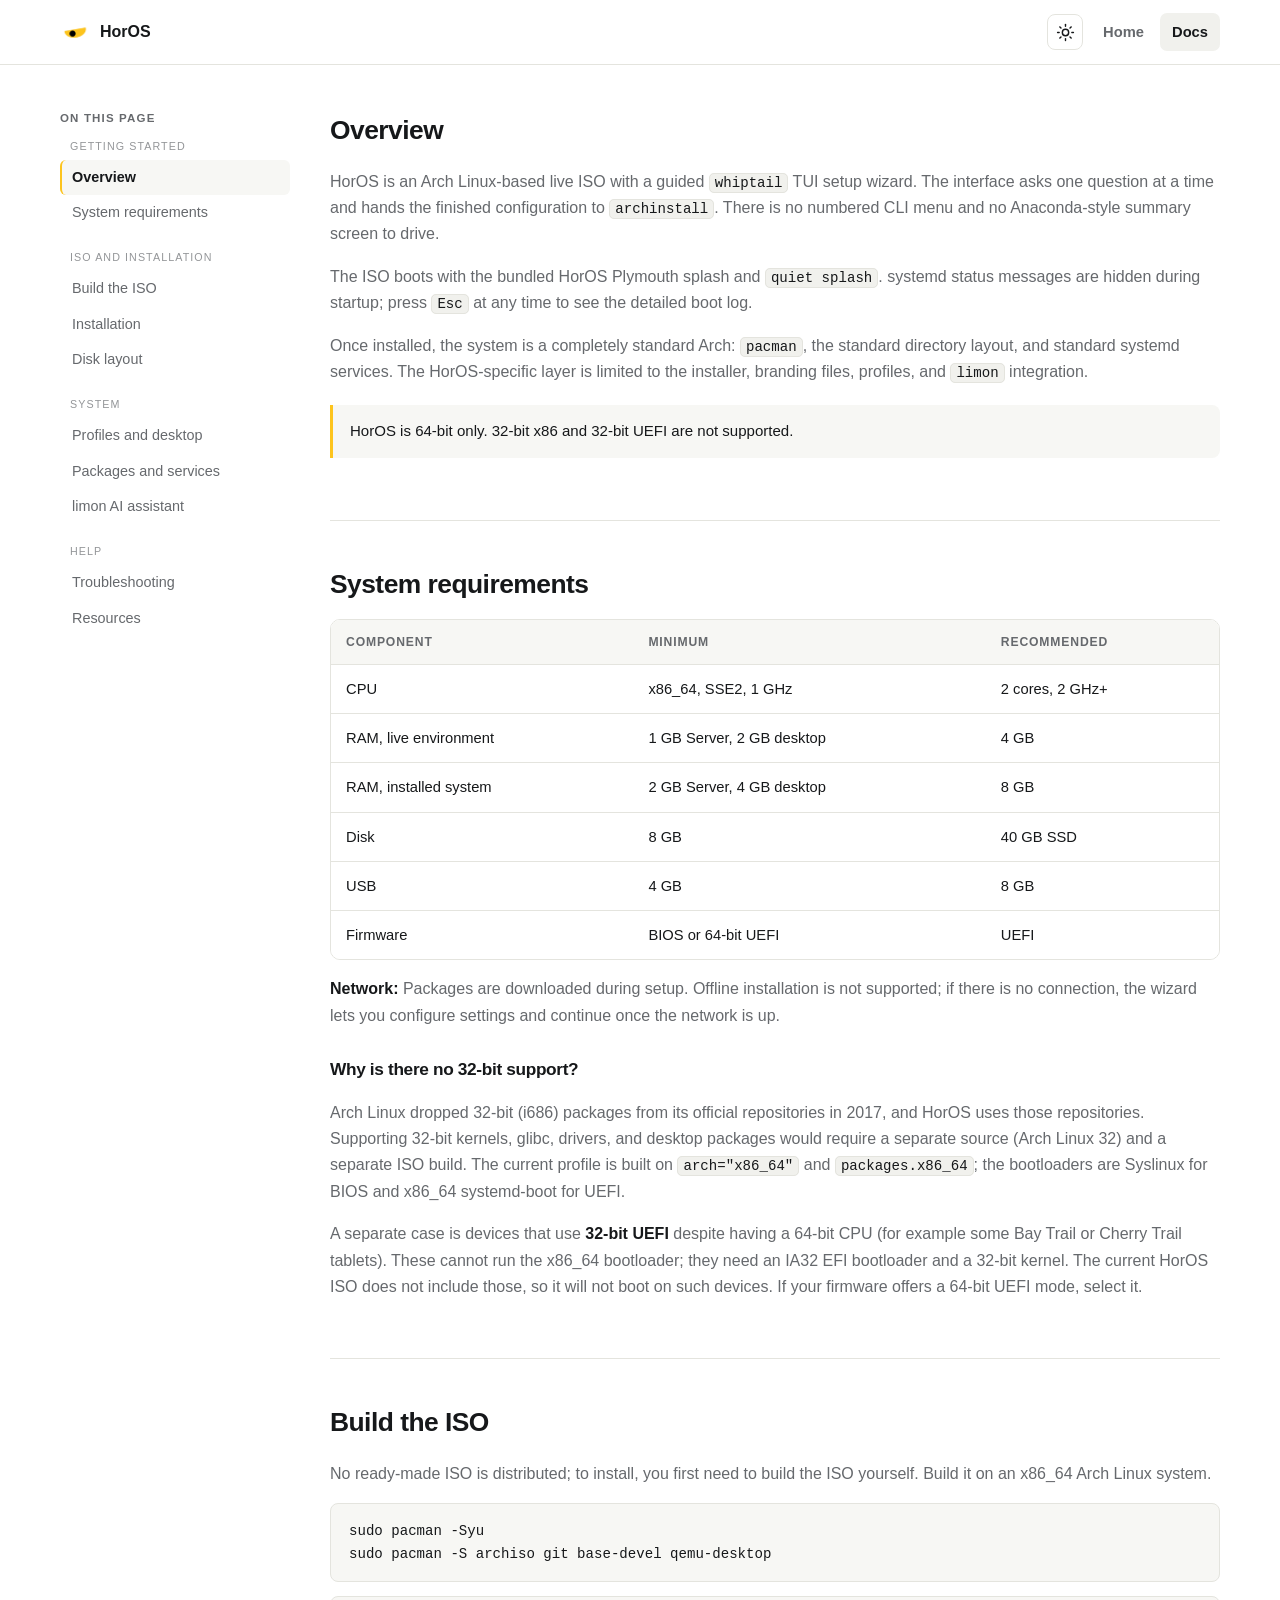
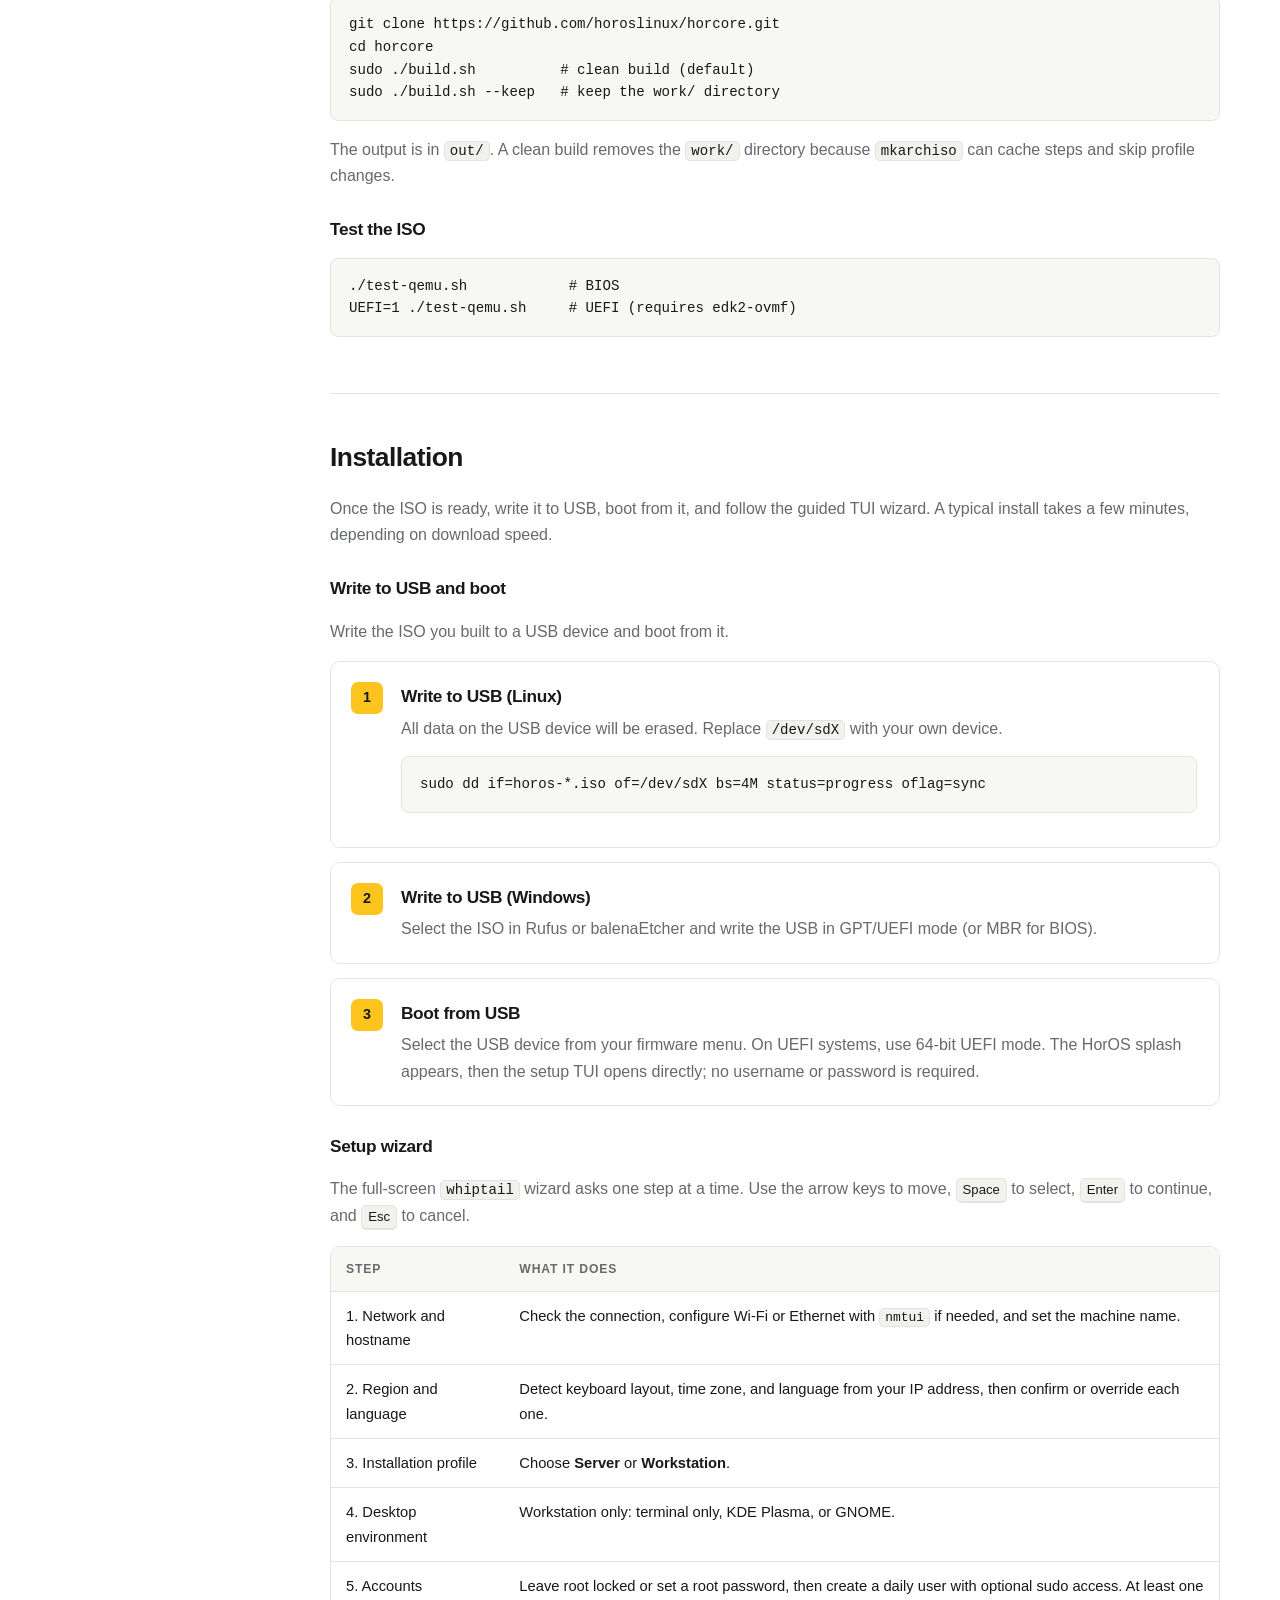
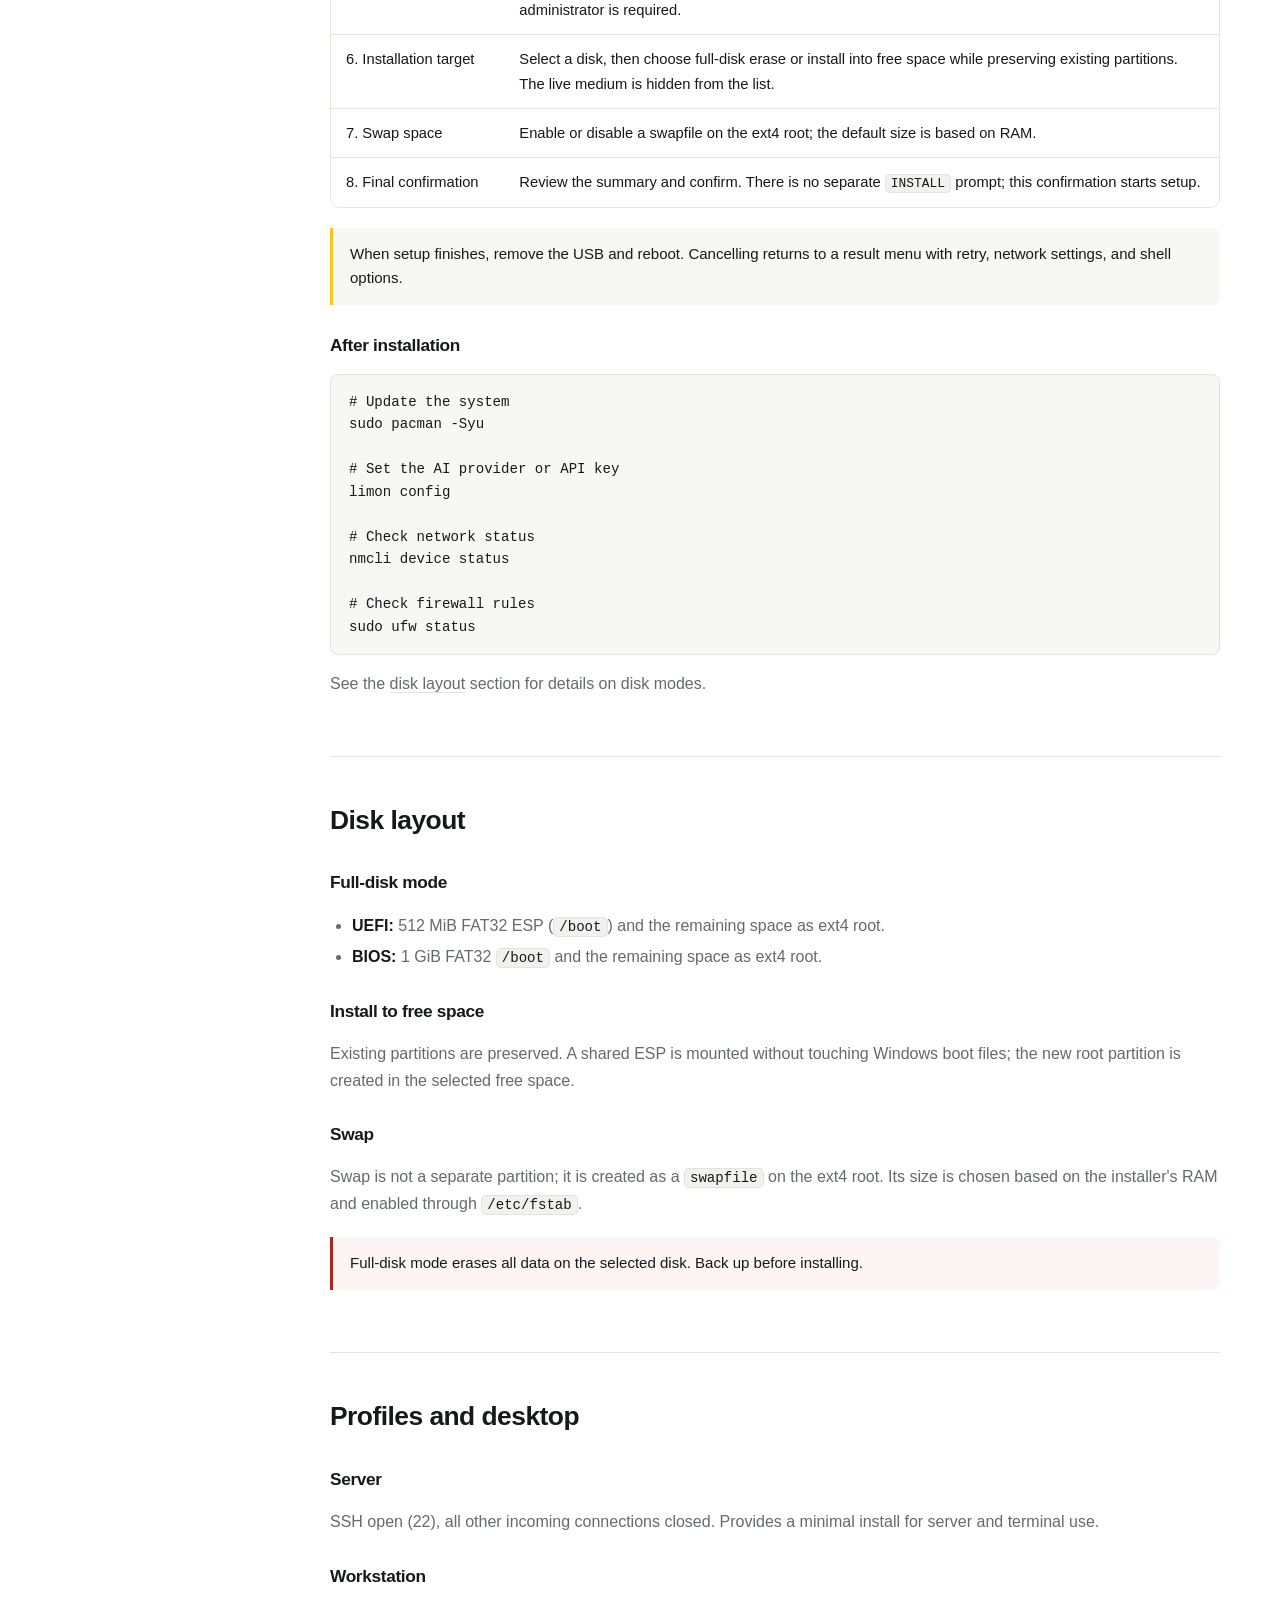
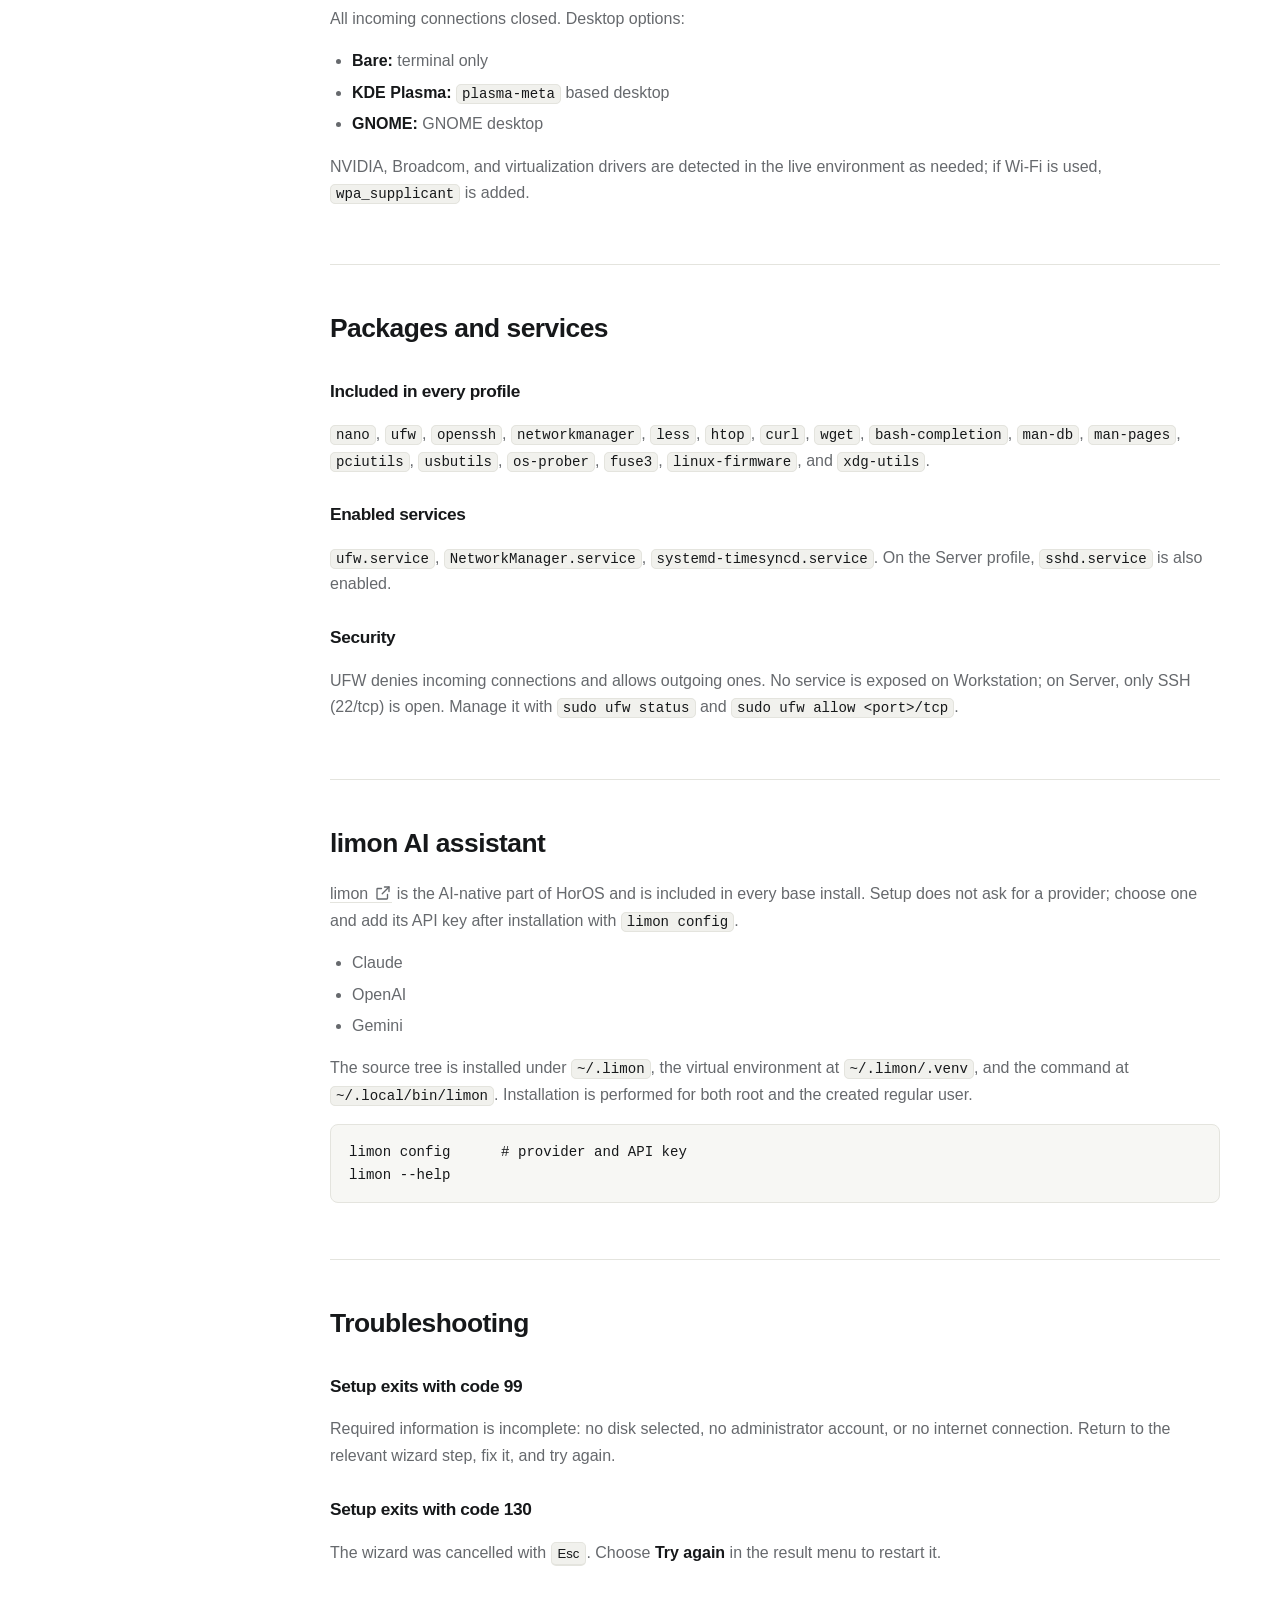
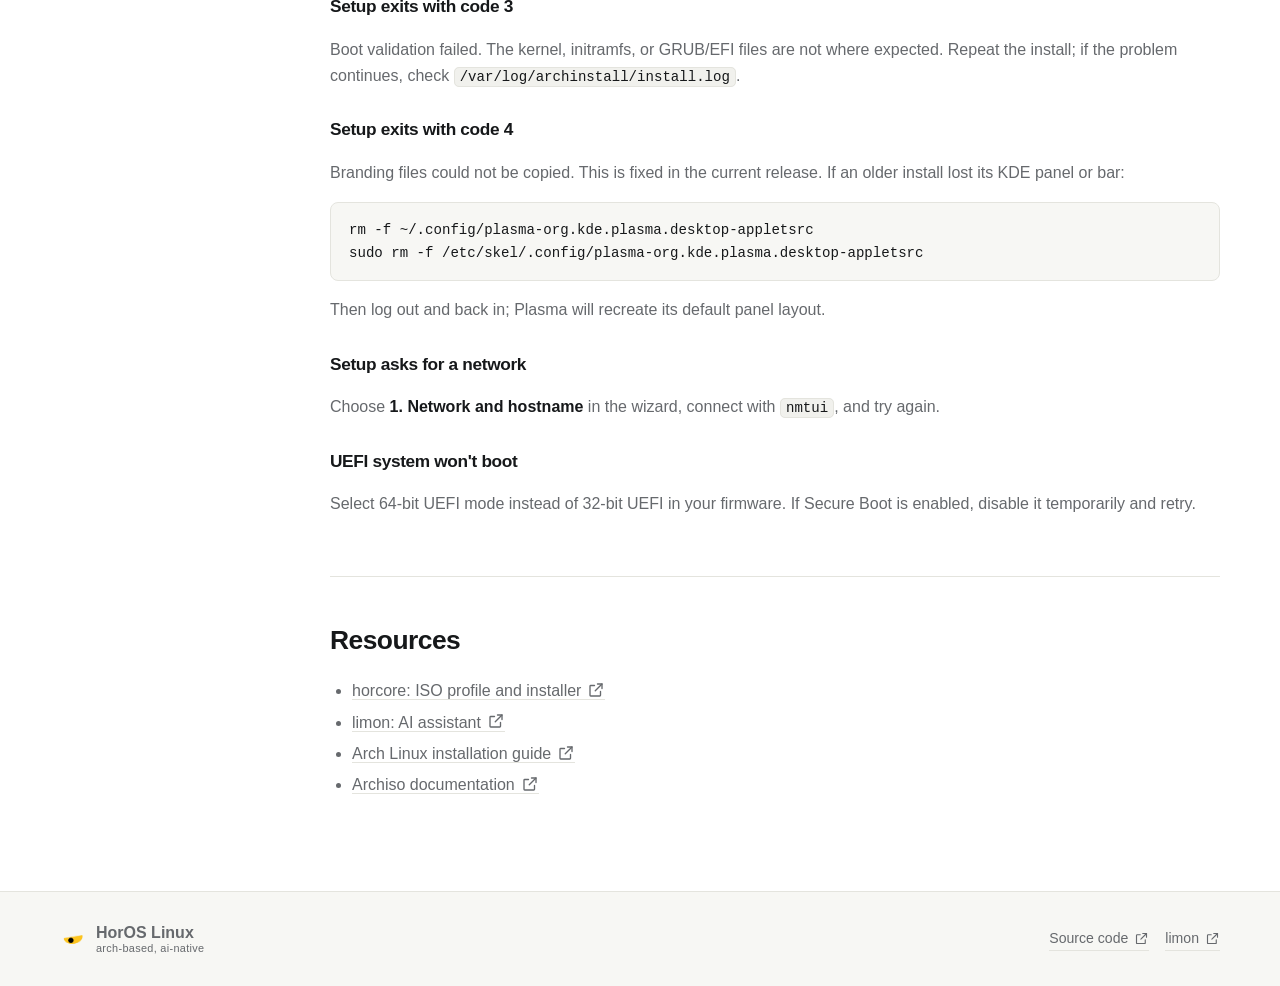
==== commit 03cec50c: "docs: align site with TUI installer, Plymouth and UFW Update installation docs and landing copy for " ====
--- a/docs.html
+++ b/docs.html
@@ -85,9 +85,13 @@
       <section id="genel-bakis">
         <h2>Overview</h2>
         <p>
-          HorOS is an Arch Linux-based live ISO with a terminal setup wizard. The setup interface is a Fedora Anaconda-style
-          summary screen, backed by <code>archinstall --silent</code>. This keeps Arch's flexibility without making you work
-          through complex command-line steps.
+          HorOS is an Arch Linux-based live ISO with a guided <code>whiptail</code> TUI setup wizard. The interface asks one
+          question at a time and hands the finished configuration to <code>archinstall</code>. There is no numbered CLI menu
+          and no Anaconda-style summary screen to drive.
+        </p>
+        <p>
+          The ISO boots with the bundled HorOS Plymouth splash and <code>quiet splash</code>. systemd status messages are
+          hidden during startup; press <code>Esc</code> at any time to see the detailed boot log.
         </p>
         <p>
           Once installed, the system is a completely standard Arch: <code>pacman</code>, the standard directory layout, and
@@ -148,7 +152,7 @@
 
       <section id="kurulum">
         <h2>Installation</h2>
-        <p>Once the ISO is ready, write it to USB, boot from it, and complete the summary in the terminal wizard. A typical install takes a few minutes, depending on download speed.</p>
+        <p>Once the ISO is ready, write it to USB, boot from it, and follow the guided TUI wizard. A typical install takes a few minutes, depending on download speed.</p>
 
         <h3>Write to USB and boot</h3>
         <p>Write the ISO you built to a USB device and boot from it.</p>
@@ -164,31 +168,29 @@
           </div>
           <div class="step">
             <h3>Boot from USB</h3>
-            <p>Select the USB device from your firmware menu. On UEFI systems, use 64-bit UEFI mode. The setup screen opens directly; no username or password is required.</p>
+            <p>Select the USB device from your firmware menu. On UEFI systems, use 64-bit UEFI mode. The HorOS splash appears, then the setup TUI opens directly; no username or password is required.</p>
           </div>
         </div>
 
         <h3>Setup wizard</h3>
-        <p>The screen is an Installation Summary. Select an item to change its settings, then press <span class="kbd">b</span> to begin.</p>
+        <p>The full-screen <code>whiptail</code> wizard asks one step at a time. Use the arrow keys to move, <span class="kbd">Space</span> to select, <span class="kbd">Enter</span> to continue, and <span class="kbd">Esc</span> to cancel.</p>
         <div class="table-wrap">
           <table>
-            <thead><tr><th>Summary item</th><th>What it does</th></tr></thead>
+            <thead><tr><th>Step</th><th>What it does</th></tr></thead>
             <tbody>
-              <tr><td>1. Keyboard</td><td>Set the keyboard layout (for example <code>trq</code> or <code>us</code>).</td></tr>
-              <tr><td>2. Time zone</td><td>Confirm or change the automatically detected time zone.</td></tr>
+              <tr><td>1. Network and hostname</td><td>Check the connection, configure Wi-Fi or Ethernet with <code>nmtui</code> if needed, and set the machine name.</td></tr>
+              <tr><td>2. Region and language</td><td>Detect keyboard layout, time zone, and language from your IP address, then confirm or override each one.</td></tr>
               <tr><td>3. Installation profile</td><td>Choose <strong>Server</strong> or <strong>Workstation</strong>.</td></tr>
-              <tr><td>4. Desktop environment</td><td>Workstation only: terminal, KDE Plasma, or GNOME.</td></tr>
-              <tr><td>5. AI assistant (limon)</td><td>The base install is always included; choose which provider SDK to add: Claude, OpenAI, or Gemini.</td></tr>
-              <tr><td>6. Installation target</td><td>Select a disk, then choose full-disk or free-space installation.</td></tr>
-              <tr><td>7. Network and hostname</td><td>If needed, configure Wi-Fi or networking with <code>nmtui</code>; set the hostname.</td></tr>
-              <tr><td>8. Root account</td><td>Set a root password or leave it locked.</td></tr>
-              <tr><td>9. Create user</td><td>Set up your daily user and sudo access.</td></tr>
-              <tr><td>10. Swap space</td><td>Enable or disable a swapfile on the ext4 root.</td></tr>
+              <tr><td>4. Desktop environment</td><td>Workstation only: terminal only, KDE Plasma, or GNOME.</td></tr>
+              <tr><td>5. Accounts</td><td>Leave root locked or set a root password, then create a daily user with optional sudo access. At least one administrator is required.</td></tr>
+              <tr><td>6. Installation target</td><td>Select a disk, then choose full-disk erase or install into free space while preserving existing partitions. The live medium is hidden from the list.</td></tr>
+              <tr><td>7. Swap space</td><td>Enable or disable a swapfile on the ext4 root; the default size is based on RAM.</td></tr>
+              <tr><td>8. Final confirmation</td><td>Review the summary and confirm. There is no separate <code>INSTALL</code> prompt; this confirmation starts setup.</td></tr>
             </tbody>
           </table>
         </div>
         <div class="note">
-          To start, choose <span class="kbd">b</span> in the summary, then type <code>INSTALL</code> to confirm. When setup finishes, remove the USB and reboot.
+          When setup finishes, remove the USB and reboot. Cancelling returns to a result menu with retry, network settings, and shell options.
         </div>
 
         <h3>After installation</h3>
@@ -199,7 +201,10 @@
 limon config
 
 # Check network status
-nmcli device status</code></pre>
+nmcli device status
+
+# Check firewall rules
+sudo ufw status</code></pre>
         <p>See the <a href="#disk-duzeni">disk layout</a> section for details on disk modes.</p>
       </section>
 
@@ -234,25 +239,23 @@
       <section id="paketler-ve-servisler">
         <h2>Packages and services</h2>
         <h3>Included in every profile</h3>
-        <p><code>nano</code>, <code>nftables</code>, <code>openssh</code>, <code>networkmanager</code>, <code>less</code>, <code>htop</code>, <code>curl</code>, <code>wget</code>, <code>bash-completion</code>, <code>man-db</code>, <code>man-pages</code>, <code>pciutils</code>, <code>usbutils</code>, <code>os-prober</code>, <code>fuse3</code>, <code>linux-firmware</code>, and <code>xdg-utils</code>.</p>
+        <p><code>nano</code>, <code>ufw</code>, <code>openssh</code>, <code>networkmanager</code>, <code>less</code>, <code>htop</code>, <code>curl</code>, <code>wget</code>, <code>bash-completion</code>, <code>man-db</code>, <code>man-pages</code>, <code>pciutils</code>, <code>usbutils</code>, <code>os-prober</code>, <code>fuse3</code>, <code>linux-firmware</code>, and <code>xdg-utils</code>.</p>
         <h3>Enabled services</h3>
-        <p><code>nftables.service</code>, <code>NetworkManager.service</code>, <code>systemd-timesyncd.service</code>. On the Server profile, <code>sshd.service</code> is also enabled.</p>
+        <p><code>ufw.service</code>, <code>NetworkManager.service</code>, <code>systemd-timesyncd.service</code>. On the Server profile, <code>sshd.service</code> is also enabled.</p>
         <h3>Security</h3>
-        <p>The default nftables policy drops incoming connections. No service is exposed on Workstation; on Server, only SSH (22) is open.</p>
+        <p>UFW denies incoming connections and allows outgoing ones. No service is exposed on Workstation; on Server, only SSH (22/tcp) is open. Manage it with <code>sudo ufw status</code> and <code>sudo ufw allow &lt;port&gt;/tcp</code>.</p>
       </section>
 
       <section id="limon">
         <h2>limon AI assistant</h2>
         <p>
           <a href="https://github.com/horoslinux/limon" target="_blank" rel="noopener">limon<span data-icon="external" class="link-icon"></span></a> is the AI-native part of HorOS and
-          is included in every base install. Setup only asks which provider SDK to add:
+          is included in every base install. Setup does not ask for a provider; choose one and add its API key after installation with <code>limon config</code>.
         </p>
         <ul>
-          <li>Base only: choose the provider later with <code>limon config</code></li>
           <li>Claude</li>
           <li>OpenAI</li>
           <li>Gemini</li>
-          <li>All</li>
         </ul>
         <p>The source tree is installed under <code>~/.limon</code>, the virtual environment at <code>~/.limon/.venv</code>, and the command at <code>~/.local/bin/limon</code>. Installation is performed for both root and the created regular user.</p>
         <pre><code>limon config      # provider and API key
@@ -262,7 +265,9 @@
       <section id="sorun-giderme">
         <h2>Troubleshooting</h2>
         <h3>Setup exits with code 99</h3>
-        <p>Required items in the summary are incomplete: no disk selected, no administrator account, or no internet connection. Fix the relevant items and try again.</p>
+        <p>Required information is incomplete: no disk selected, no administrator account, or no internet connection. Return to the relevant wizard step, fix it, and try again.</p>
+        <h3>Setup exits with code 130</h3>
+        <p>The wizard was cancelled with <span class="kbd">Esc</span>. Choose <strong>Try again</strong> in the result menu to restart it.</p>
         <h3>Setup exits with code 3</h3>
         <p>Boot validation failed. The kernel, initramfs, or GRUB/EFI files are not where expected. Repeat the install; if the problem continues, check <code>/var/log/archinstall/install.log</code>.</p>
         <h3>Setup exits with code 4</h3>
@@ -271,7 +276,7 @@
 sudo rm -f /etc/skel/.config/plasma-org.kde.plasma.desktop-appletsrc</code></pre>
         <p>Then log out and back in; Plasma will recreate its default panel layout.</p>
         <h3>Setup asks for a network</h3>
-        <p>Choose <strong>7. Network and hostname</strong> in the summary, connect with <code>nmtui</code>, and try again.</p>
+        <p>Choose <strong>1. Network and hostname</strong> in the wizard, connect with <code>nmtui</code>, and try again.</p>
         <h3>UEFI system won't boot</h3>
         <p>Select 64-bit UEFI mode instead of 32-bit UEFI in your firmware. If Secure Boot is enabled, disable it temporarily and retry.</p>
       </section>
